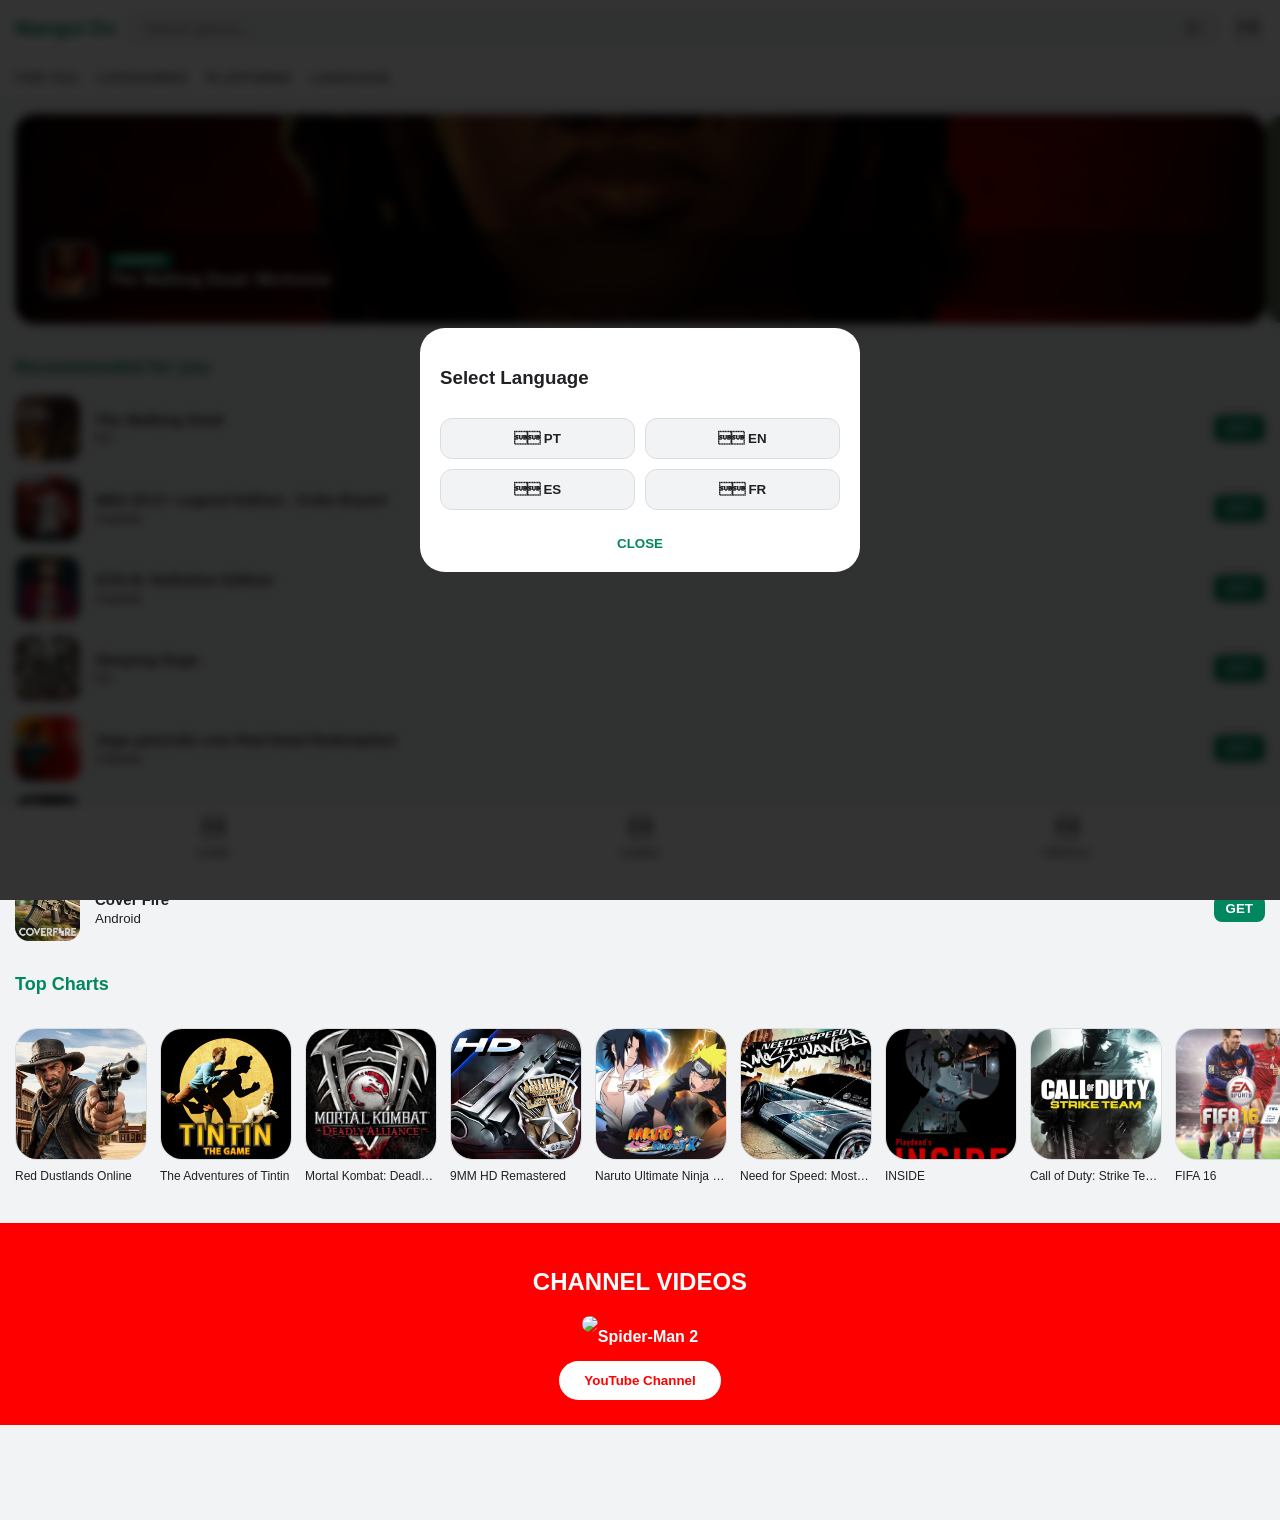
==== index.html @ b8a67685 "Add files via upload" ====
<!DOCTYPE html>
<html lang="en">
<head>
    <meta charset="UTF-8">
    <meta name="viewport" content="width=device-width, initial-scale=1.0">
    <title>Mangui Dx Hub</title>
    <style>
        :root { --bg: #f1f3f4; --card: #ffffff; --border: #dadce0; --text: #202124; --green: #01875f; --yt-red: #ff0000; }
        .dark-mode { --bg: #080a0c; --card: #111418; --border: #1e242b; --text: #ffffff; --green: #3b82f6; }
        
        body { font-family: 'Roboto', sans-serif; margin: 0; padding-bottom: 95px; background: var(--bg); color: var(--text); transition: 0.3s; overflow-x: hidden; }

        header { display: grid; grid-template-columns: auto 1fr auto; align-items: center; padding: 12px 15px; background: var(--card); position: sticky; top: 0; z-index: 1000; border-bottom: 1px solid var(--border); gap: 10px; }
        .search-box { display: flex; align-items: center; background: var(--bg); border-radius: 25px; padding: 6px 15px; border: 1px solid var(--border); }
        .search-box input { width: 100%; border: none; background: none; color: var(--text); outline: none; font-size: 15px; }

        .sub-nav { display: flex; gap: 18px; padding: 12px 15px; background: var(--card); border-bottom: 1px solid var(--border); overflow-x: auto; scrollbar-width: none; }
        .sub-item { font-size: 14px; font-weight: bold; color: #5f6368; white-space: nowrap; cursor: pointer; text-transform: uppercase; }

        /* CARROSSEL */
        .carousel-wrap { padding: 15px; overflow: hidden; position: relative; }
        .carousel { display: flex; transition: transform 0.5s ease-in-out; }
        .c-item { min-width: 100%; position: relative; border-radius: 20px; overflow: hidden; height: 210px; cursor: pointer; }
        .c-bg { width: 100%; height: 100%; object-fit: cover; filter: brightness(0.6); }
        .c-cartaz { position: absolute; bottom: 15px; left: 15px; right: 15px; background: rgba(0, 0, 0, 0.4); backdrop-filter: blur(12px); padding: 12px; border-radius: 15px; display: flex; align-items: center; gap: 12px; border: 1px solid rgba(255,255,255,0.1); }
        .c-logo { width: 50px; height: 50px; border-radius: 10px; border: 2px solid #fff; object-fit: cover; }
        .c-plat { background: var(--green); color: #fff; font-size: 10px; padding: 2px 8px; border-radius: 5px; font-weight: bold; text-transform: uppercase; margin-bottom: 3px; display: inline-block; }
        .c-title { color: #fff; font-size: 16px; font-weight: bold; display: block; }

        /* LISTAS */
        .pop-img { width: 130px; height: 130px; border-radius: 22px; object-fit: cover; border: 1px solid var(--border); }
        .sug-img { width: 65px; height: 65px; border-radius: 14px; object-fit: cover; }

        /* POPUPS */
        .overlay { display: none; position: fixed; top: 0; left: 0; width: 100%; height: 100%; background: rgba(0,0,0,0.8); z-index: 5000; align-items: center; justify-content: center; backdrop-filter: blur(5px); }
        .modal { background: var(--card); width: 90%; max-width: 400px; border-radius: 25px; padding: 20px; max-height: 80vh; display: flex; flex-direction: column; }
        .grid-options { display: grid; grid-template-columns: 1fr 1fr; gap: 10px; overflow-y: auto; padding: 10px 0; }
        .opt-btn { padding: 12px; border-radius: 12px; border: 1px solid var(--border); background: var(--bg); color: var(--text); font-weight: bold; cursor: pointer; }

        /* RESULTADOS GRID */
        .results-list { overflow-y: auto; flex: 1; text-align: left; }
        .res-item { display: flex; align-items: center; gap: 15px; margin-bottom: 15px; cursor: pointer; }

        .yt-section { background: var(--yt-red); padding: 25px 15px; margin-top: 25px; color: #fff; text-align: center; }
        .btn-yt { background: #fff; color: var(--yt-red); border: none; padding: 12px 25px; border-radius: 30px; font-weight: bold; cursor: pointer; margin-top: 15px; }

        .bottom-nav { position: fixed; bottom: 0; width: 100%; background: var(--card); display: flex; justify-content: space-around; padding: 10px 0; border-top: 1px solid var(--border); height: 75px; z-index: 1000; }
        .b-btn { background: none; border: none; color: #5f6368; font-size: 11px; font-weight: bold; flex: 1; display: flex; flex-direction: column; align-items: center; gap: 5px; cursor: pointer; }
        .b-btn span { font-size: 22px; }

        #google_translate_element { display: none !important; }
    </style>
</head>
<body onload="carregarTudo()">

    <header>
        <b style="color:var(--green); font-size:20px;">Mangui Dx</b>
        <div class="search-box">
            <input type="text" id="top-search" placeholder="Search games..." onkeypress="if(event.key==='Enter') buscar(this.value)">
            <button onclick="buscar(document.getElementById('top-search').value)" style="background:none; border:none;"></button>
        </div>
        <button onclick="document.body.classList.toggle('dark-mode')" style="background:none; border:none; font-size:22px;"></button>
    </header>

    <nav class="sub-nav">
        <span class="sub-item" onclick="location.reload()">For You</span>
        <span class="sub-item" onclick="mostrarFiltro('category')">Categories</span>
        <span class="sub-item" onclick="mostrarFiltro('platform')">Platforms</span>
        <span class="sub-item" onclick="abrirIdiomas()">Language</span>
    </nav>

    <div class="carousel-wrap">
        <div class="carousel" id="slider"></div>
    </div>

    <h3 style="padding:0 15px; font-size:18px; color:var(--green);">Recommended for you</h3>
    <div id="main-list" style="padding:0 15px;"></div>

    <h3 style="padding:15px; font-size:18px; color:var(--green);">Top Charts</h3>
    <div style="display: flex; overflow-x: auto; padding: 0 15px 15px 15px; gap: 15px; scrollbar-width: none;" id="pop-list"></div>

    <!-- POPUP FILTROS E RESULTADOS -->
    <div id="res-popup" class="overlay">
        <div class="modal">
            <h3 id="res-title">Results</h3>
            <div id="res-content" class="results-list"></div>
            <button onclick="fecharPopups()" style="margin-top:15px; color:var(--green); border:none; background:none; font-weight:bold; cursor:pointer;">CLOSE</button>
        </div>
    </div>

    <!-- POPUP IDIOMA -->
    <div id="lang-popup" class="overlay">
        <div class="modal">
            <h3>Select Language</h3>
            <div class="grid-options">
                <button class="opt-btn" onclick="setLang('pt')"> PT</button>
                <button class="opt-btn" onclick="setLang('en')"> EN</button>
                <button class="opt-btn" onclick="setLang('es')"> ES</button>
                <button class="opt-btn" onclick="setLang('fr')"> FR</button>
            </div>
            <button onclick="fecharPopups()" style="margin-top:15px; color:var(--green); border:none; background:none; font-weight:bold;">CLOSE</button>
        </div>
    </div>

    <div class="yt-section">
        <h2>CHANNEL VIDEOS</h2>
        <div id="yt-content"></div>
        <button class="btn-yt" onclick="window.open('https://youtube.com/@manguidx')">YouTube Channel</button>
    </div>

    <nav class="bottom-nav">
        <button class="b-btn" onclick="location.reload()"><span></span>HOME</button>
        <button class="b-btn" onclick="abrirResultados('All Games', games)"><span></span>GAMES</button>
        <button class="b-btn" onclick="window.open('https://youtube.com/@manguidx')"><span></span>PROFILE</button>
    </nav>

    <div id="google_translate_element"></div>
    <script src="jogos.js"></script>
    <script>
        let sIdx = 0;
        const canalVids = [{id: "CtvMlBuVnuY", t: "Spider-Man 2"}, {id: "m3ZYASNe2mE", t: "Cars Fast"}, {id: "AOpGdgE4yVA", t: "Oddworld"}];

        function carregarTudo() {
            if(!sessionStorage.getItem('lang-ok')) abrirIdiomas();
            if(typeof games === 'undefined') return;
            const shuf = [...games].sort(() => 0.5 - Math.random());
            
            const s = document.getElementById('slider');
            shuf.slice(0,3).forEach(g => {
                s.innerHTML += `
                <div class="c-item" onclick="window.location.href='jogo.html?id=${g.id}'">
                    <img src="${g.image}" class="c-bg">
                    <div class="c-cartaz">
                        <img src="${g.image}" class="c-logo">
                        <div><span class="c-plat">${g.platform}</span><span class="c-title">${g.title}</span></div>
                    </div>
                </div>`;
            });
            setInterval(() => { sIdx=(sIdx+1)%3; s.style.transform=`translateX(-${sIdx*100}%)`; }, 5000);

            document.getElementById('main-list').innerHTML = shuf.slice(3,10).map(g => `
                <div class="res-item" onclick="window.location.href='jogo.html?id=${g.id}'">
                    <img src="${g.image}" class="sug-img">
                    <div style="flex:1;"><b style="font-size:15px;">${g.title}</b><br><small>${g.platform}</small></div>
                    <button style="background:var(--green); color:#fff; border:none; padding:6px 12px; border-radius:8px; font-weight:bold;">GET</button>
                </div>`).join('');

            const pop = document.getElementById('pop-list');
            shuf.slice(10,20).forEach(g => {
                pop.innerHTML += `<div style="min-width:130px; text-align:left;" onclick="window.location.href='jogo.html?id=${g.id}'"><img src="${g.image}" class="pop-img"><div style="font-size:12px; font-weight:500; margin-top:5px; overflow:hidden; text-overflow:ellipsis; white-space:nowrap;">${g.title}</div></div>`;
            });

            trocarVideoYT();
        }

        function abrirResultados(titulo, lista) {
            document.getElementById('res-title').innerText = titulo;
            const content = document.getElementById('res-content');
            content.innerHTML = lista.map(g => `
                <div class="res-item" onclick="window.location.href='jogo.html?id=${g.id}'">
                    <img src="${g.image}" style="width:50px; height:50px; border-radius:10px;">
                    <div><b>${g.title}</b><br><small>${g.platform}</small></div>
                </div>`).join('');
            document.getElementById('res-popup').style.display = 'flex';
        }

        function mostrarFiltro(tipo) {
            const itens = [...new Set(games.map(g => g[tipo]))];
            document.getElementById('res-title').innerText = tipo === 'category' ? 'Categories' : 'Platforms';
            const content = document.getElementById('res-content');
            content.innerHTML = `<div class="grid-options">` + itens.map(item => `
                <button class="opt-btn" onclick="filtrar('${tipo}', '${item}')">${item}</button>`).join('') + `</div>`;
            document.getElementById('res-popup').style.display = 'flex';
        }

        function filtrar(tipo, valor) {
            const filtrados = games.filter(g => g[tipo] === valor);
            abrirResultados(valor, filtrados);
        }

        function buscar(val) {
            const term = val.toLowerCase();
            const res = games.filter(g => g.title.toLowerCase().includes(term) || g.category.toLowerCase().includes(term));
            abrirResultados('Search: ' + val, res);
        }

        function trocarVideoYT() {
            const v = canalVids[Math.floor(Math.random() * canalVids.length)];
            document.getElementById('yt-content').innerHTML = `<img src="https://img.youtube.com/vi/${v.id}/mqdefault.jpg" style="width:100%; border-radius:15px; margin-bottom:10px;" onclick="window.open('https://youtube.com/watch?v=${v.id}')"><b>${v.t}</b>`;
        }

        function abrirIdiomas() { document.getElementById('lang-popup').style.display='flex'; }
        function fecharPopups() { document.querySelectorAll('.overlay').forEach(p => p.style.display='none'); }
        function setLang(l) { const combo = document.querySelector('.goog-te-combo'); if(combo) { combo.value = l; combo.dispatchEvent(new Event('change')); } sessionStorage.setItem('lang-ok', 't'); fecharPopups(); }

        function googleTranslateElementInit(){ new google.translate.TranslateElement({pageLanguage:'en'},'google_translate_element'); }
    </script>
    <script src="//translate.google.com/translate_a/element.js?cb=googleTranslateElementInit"></script>
</body>
</html>
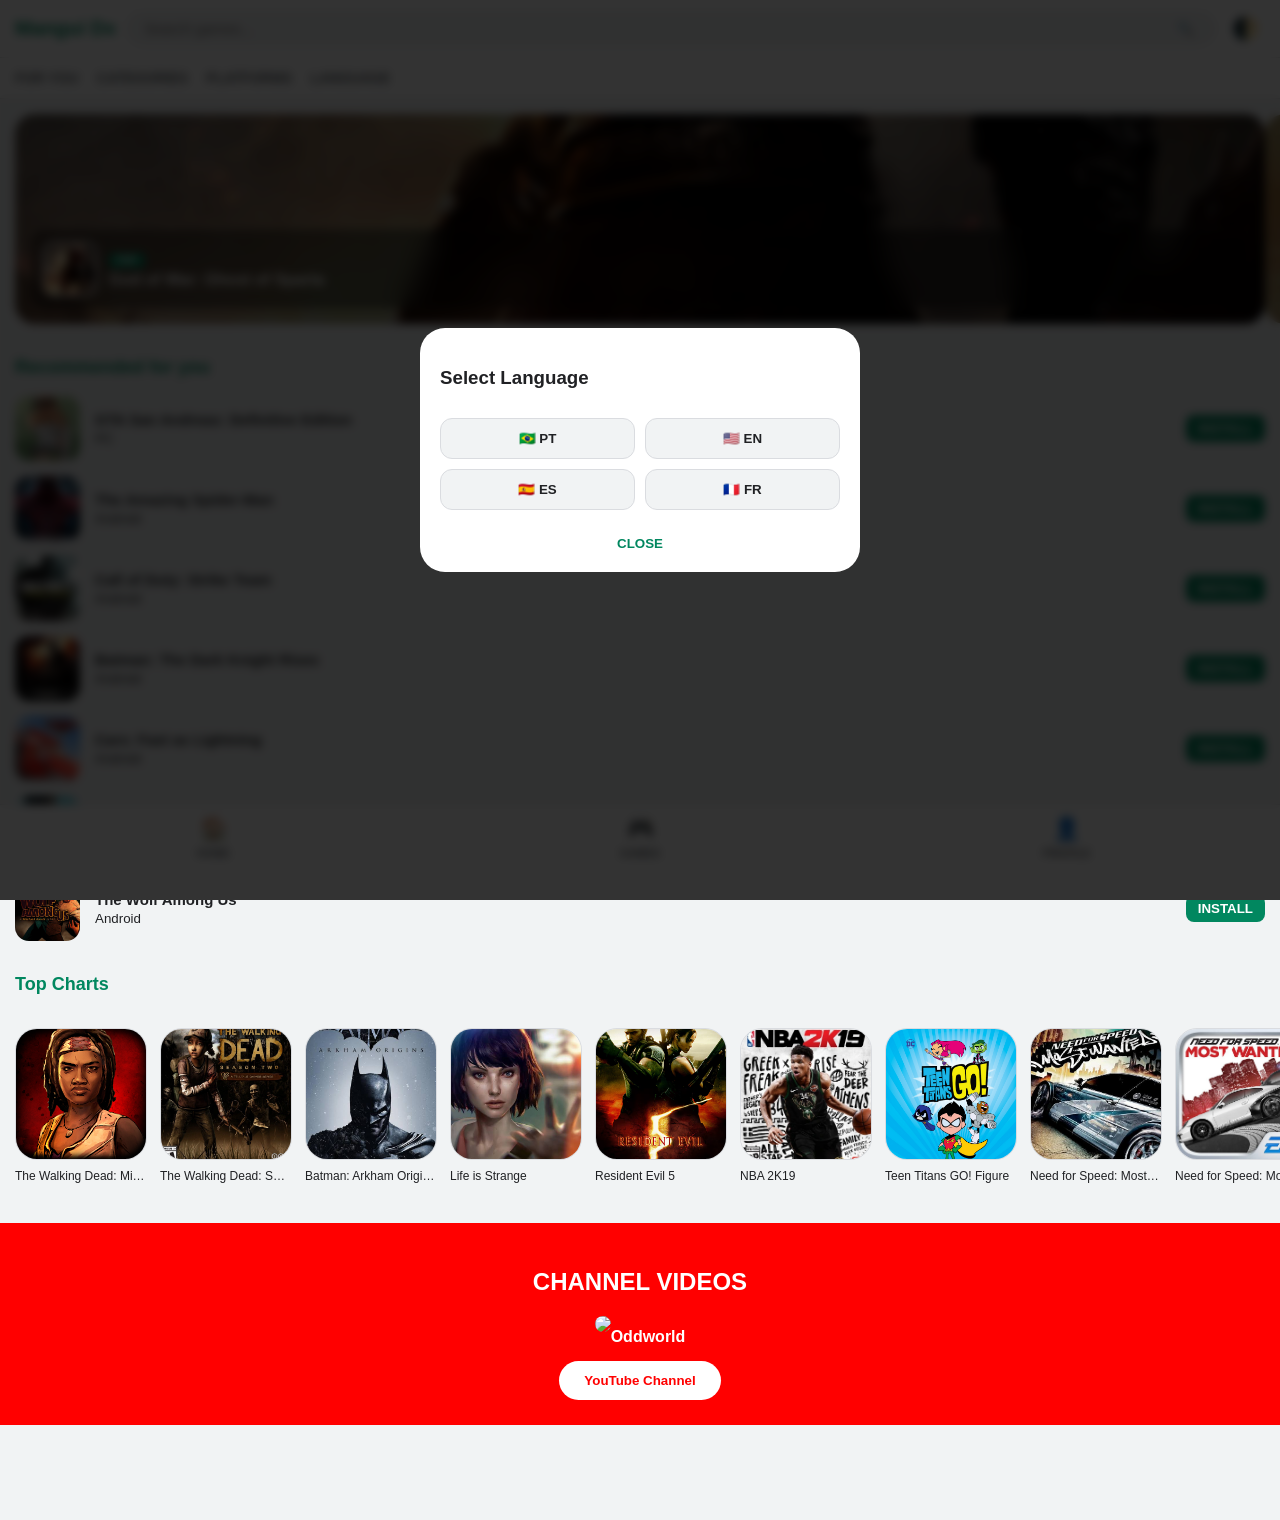
==== commit b5590750: "Add files via upload" ====
--- a/index.html
+++ b/index.html
@@ -17,7 +17,7 @@
         .sub-nav { display: flex; gap: 18px; padding: 12px 15px; background: var(--card); border-bottom: 1px solid var(--border); overflow-x: auto; scrollbar-width: none; }
         .sub-item { font-size: 14px; font-weight: bold; color: #5f6368; white-space: nowrap; cursor: pointer; text-transform: uppercase; }
 
-        /* CARROSSEL */
+        /* CAROUSEL */
         .carousel-wrap { padding: 15px; overflow: hidden; position: relative; }
         .carousel { display: flex; transition: transform 0.5s ease-in-out; }
         .c-item { min-width: 100%; position: relative; border-radius: 20px; overflow: hidden; height: 210px; cursor: pointer; }
@@ -27,7 +27,7 @@
         .c-plat { background: var(--green); color: #fff; font-size: 10px; padding: 2px 8px; border-radius: 5px; font-weight: bold; text-transform: uppercase; margin-bottom: 3px; display: inline-block; }
         .c-title { color: #fff; font-size: 16px; font-weight: bold; display: block; }
 
-        /* LISTAS */
+        /* LISTS */
         .pop-img { width: 130px; height: 130px; border-radius: 22px; object-fit: cover; border: 1px solid var(--border); }
         .sug-img { width: 65px; height: 65px; border-radius: 14px; object-fit: cover; }
 
@@ -37,7 +37,7 @@
         .grid-options { display: grid; grid-template-columns: 1fr 1fr; gap: 10px; overflow-y: auto; padding: 10px 0; }
         .opt-btn { padding: 12px; border-radius: 12px; border: 1px solid var(--border); background: var(--bg); color: var(--text); font-weight: bold; cursor: pointer; }
 
-        /* RESULTADOS GRID */
+        /* RESULTS GRID */
         .results-list { overflow-y: auto; flex: 1; text-align: left; }
         .res-item { display: flex; align-items: center; gap: 15px; margin-bottom: 15px; cursor: pointer; }
 
@@ -57,9 +57,9 @@
         <b style="color:var(--green); font-size:20px;">Mangui Dx</b>
         <div class="search-box">
             <input type="text" id="top-search" placeholder="Search games..." onkeypress="if(event.key==='Enter') buscar(this.value)">
-            <button onclick="buscar(document.getElementById('top-search').value)" style="background:none; border:none;"></button>
+            <button onclick="buscar(document.getElementById('top-search').value)" style="background:none; border:none;">🔍</button>
         </div>
-        <button onclick="document.body.classList.toggle('dark-mode')" style="background:none; border:none; font-size:22px;"></button>
+        <button onclick="document.body.classList.toggle('dark-mode')" style="background:none; border:none; font-size:22px;">🌓</button>
     </header>
 
     <nav class="sub-nav">
@@ -79,7 +79,7 @@
     <h3 style="padding:15px; font-size:18px; color:var(--green);">Top Charts</h3>
     <div style="display: flex; overflow-x: auto; padding: 0 15px 15px 15px; gap: 15px; scrollbar-width: none;" id="pop-list"></div>
 
-    <!-- POPUP FILTROS E RESULTADOS -->
+    <!-- POPUP FILTERS & RESULTS -->
     <div id="res-popup" class="overlay">
         <div class="modal">
             <h3 id="res-title">Results</h3>
@@ -88,15 +88,15 @@
         </div>
     </div>
 
-    <!-- POPUP IDIOMA -->
+    <!-- LANGUAGE POPUP -->
     <div id="lang-popup" class="overlay">
         <div class="modal">
             <h3>Select Language</h3>
             <div class="grid-options">
-                <button class="opt-btn" onclick="setLang('pt')"> PT</button>
-                <button class="opt-btn" onclick="setLang('en')"> EN</button>
-                <button class="opt-btn" onclick="setLang('es')"> ES</button>
-                <button class="opt-btn" onclick="setLang('fr')"> FR</button>
+                <button class="opt-btn" onclick="setLang('pt')">🇧🇷 PT</button>
+                <button class="opt-btn" onclick="setLang('en')">🇺🇸 EN</button>
+                <button class="opt-btn" onclick="setLang('es')">🇪🇸 ES</button>
+                <button class="opt-btn" onclick="setLang('fr')">🇫🇷 FR</button>
             </div>
             <button onclick="fecharPopups()" style="margin-top:15px; color:var(--green); border:none; background:none; font-weight:bold;">CLOSE</button>
         </div>
@@ -109,9 +109,9 @@
     </div>
 
     <nav class="bottom-nav">
-        <button class="b-btn" onclick="location.reload()"><span></span>HOME</button>
-        <button class="b-btn" onclick="abrirResultados('All Games', games)"><span></span>GAMES</button>
-        <button class="b-btn" onclick="window.open('https://youtube.com/@manguidx')"><span></span>PROFILE</button>
+        <button class="b-btn" onclick="location.reload()"><span>🏠</span>HOME</button>
+        <button class="b-btn" onclick="abrirResultados('All Games', games)"><span>🎮</span>GAMES</button>
+        <button class="b-btn" onclick="window.open('https://youtube.com/@manguidx')"><span>👤</span>PROFILE</button>
     </nav>
 
     <div id="google_translate_element"></div>
@@ -142,7 +142,7 @@
                 <div class="res-item" onclick="window.location.href='jogo.html?id=${g.id}'">
                     <img src="${g.image}" class="sug-img">
                     <div style="flex:1;"><b style="font-size:15px;">${g.title}</b><br><small>${g.platform}</small></div>
-                    <button style="background:var(--green); color:#fff; border:none; padding:6px 12px; border-radius:8px; font-weight:bold;">GET</button>
+                    <button style="background:var(--green); color:#fff; border:none; padding:6px 12px; border-radius:8px; font-weight:bold;">INSTALL</button>
                 </div>`).join('');
 
             const pop = document.getElementById('pop-list');
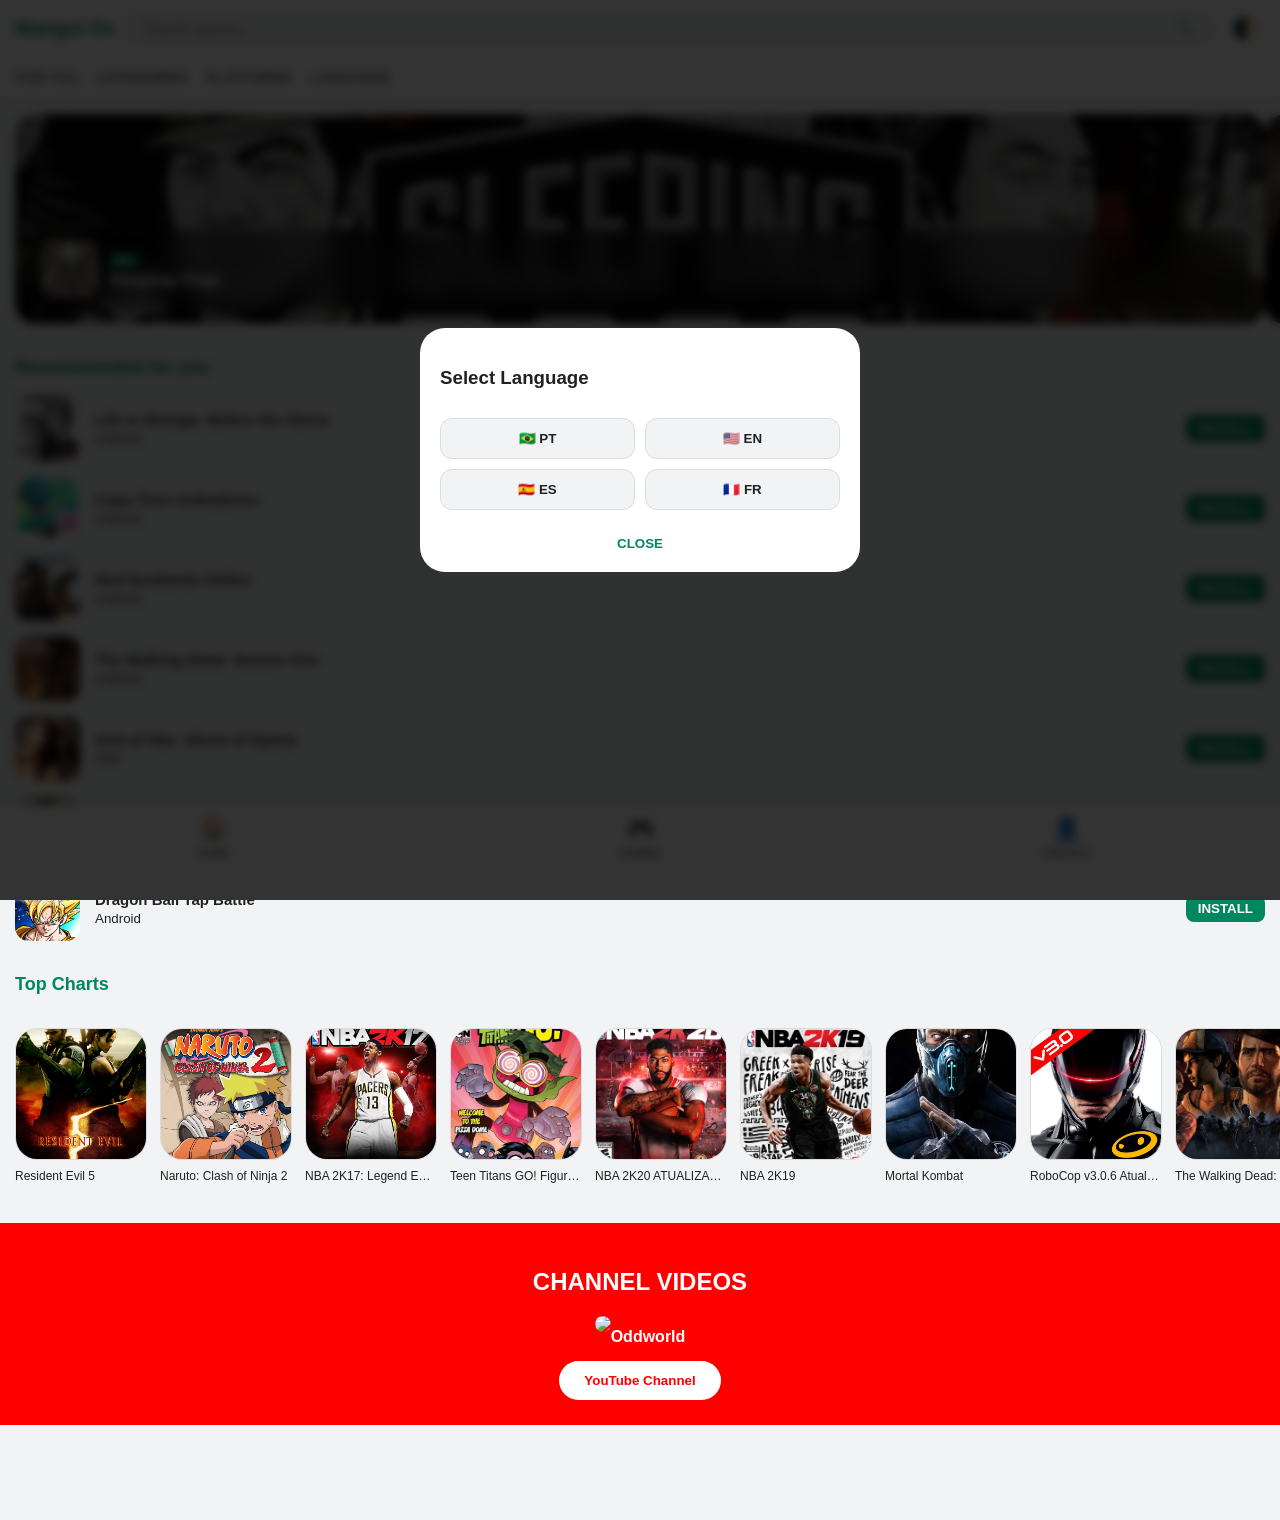
==== commit f474cbd1: "Add files via upload" ====
--- a/index.html
+++ b/index.html
@@ -35,7 +35,7 @@
         .overlay { display: none; position: fixed; top: 0; left: 0; width: 100%; height: 100%; background: rgba(0,0,0,0.8); z-index: 5000; align-items: center; justify-content: center; backdrop-filter: blur(5px); }
         .modal { background: var(--card); width: 90%; max-width: 400px; border-radius: 25px; padding: 20px; max-height: 80vh; display: flex; flex-direction: column; }
         .grid-options { display: grid; grid-template-columns: 1fr 1fr; gap: 10px; overflow-y: auto; padding: 10px 0; }
-        .opt-btn { padding: 12px; border-radius: 12px; border: 1px solid var(--border); background: var(--bg); color: var(--text); font-weight: bold; cursor: pointer; }
+        .opt-btn { padding: 12px; border-radius: 12px; border: 1px solid var(--border); background: var(--bg); color: var(--text); font-weight: bold; cursor: pointer; text-transform: capitalize; }
 
         /* RESULTS GRID */
         .results-list { overflow-y: auto; flex: 1; text-align: left; }
@@ -118,7 +118,25 @@
     <script src="jogos.js"></script>
     <script>
         let sIdx = 0;
-        const canalVids = [{id: "CtvMlBuVnuY", t: "Spider-Man 2"}, {id: "m3ZYASNe2mE", t: "Cars Fast"}, {id: "AOpGdgE4yVA", t: "Oddworld"}];
+        const canalVids = [
+            {id: "CtvMlBuVnuY", t: "Spider-Man 2"}, 
+            {id: "m3ZYASNe2mE", t: "Cars Fast"}, 
+            {id: "AOpGdgE4yVA", t: "Oddworld"}
+        ];
+
+        // Tradução simples para as categorias e plataformas
+        const dict = {
+            "ação": "Action",
+            "aventura": "Adventure",
+            "corrida": "Racing",
+            "esporte": "Sports",
+            "estratégia": "Strategy",
+            "simulação": "Simulation"
+        };
+
+        function translate(text) {
+            return dict[text.toLowerCase()] || text;
+        }
 
         function carregarTudo() {
             if(!sessionStorage.getItem('lang-ok')) abrirIdiomas();
@@ -132,7 +150,7 @@
                     <img src="${g.image}" class="c-bg">
                     <div class="c-cartaz">
                         <img src="${g.image}" class="c-logo">
-                        <div><span class="c-plat">${g.platform}</span><span class="c-title">${g.title}</span></div>
+                        <div><span class="c-plat">${translate(g.platform)}</span><span class="c-title">${g.title}</span></div>
                     </div>
                 </div>`;
             });
@@ -141,7 +159,7 @@
             document.getElementById('main-list').innerHTML = shuf.slice(3,10).map(g => `
                 <div class="res-item" onclick="window.location.href='jogo.html?id=${g.id}'">
                     <img src="${g.image}" class="sug-img">
-                    <div style="flex:1;"><b style="font-size:15px;">${g.title}</b><br><small>${g.platform}</small></div>
+                    <div style="flex:1;"><b style="font-size:15px;">${g.title}</b><br><small>${translate(g.platform)}</small></div>
                     <button style="background:var(--green); color:#fff; border:none; padding:6px 12px; border-radius:8px; font-weight:bold;">INSTALL</button>
                 </div>`).join('');
 
@@ -154,12 +172,12 @@
         }
 
         function abrirResultados(titulo, lista) {
-            document.getElementById('res-title').innerText = titulo;
+            document.getElementById('res-title').innerText = translate(titulo);
             const content = document.getElementById('res-content');
             content.innerHTML = lista.map(g => `
                 <div class="res-item" onclick="window.location.href='jogo.html?id=${g.id}'">
                     <img src="${g.image}" style="width:50px; height:50px; border-radius:10px;">
-                    <div><b>${g.title}</b><br><small>${g.platform}</small></div>
+                    <div><b>${g.title}</b><br><small>${translate(g.platform)}</small></div>
                 </div>`).join('');
             document.getElementById('res-popup').style.display = 'flex';
         }
@@ -169,7 +187,7 @@
             document.getElementById('res-title').innerText = tipo === 'category' ? 'Categories' : 'Platforms';
             const content = document.getElementById('res-content');
             content.innerHTML = `<div class="grid-options">` + itens.map(item => `
-                <button class="opt-btn" onclick="filtrar('${tipo}', '${item}')">${item}</button>`).join('') + `</div>`;
+                <button class="opt-btn" onclick="filtrar('${tipo}', '${item}')">${translate(item)}</button>`).join('') + `</div>`;
             document.getElementById('res-popup').style.display = 'flex';
         }
 
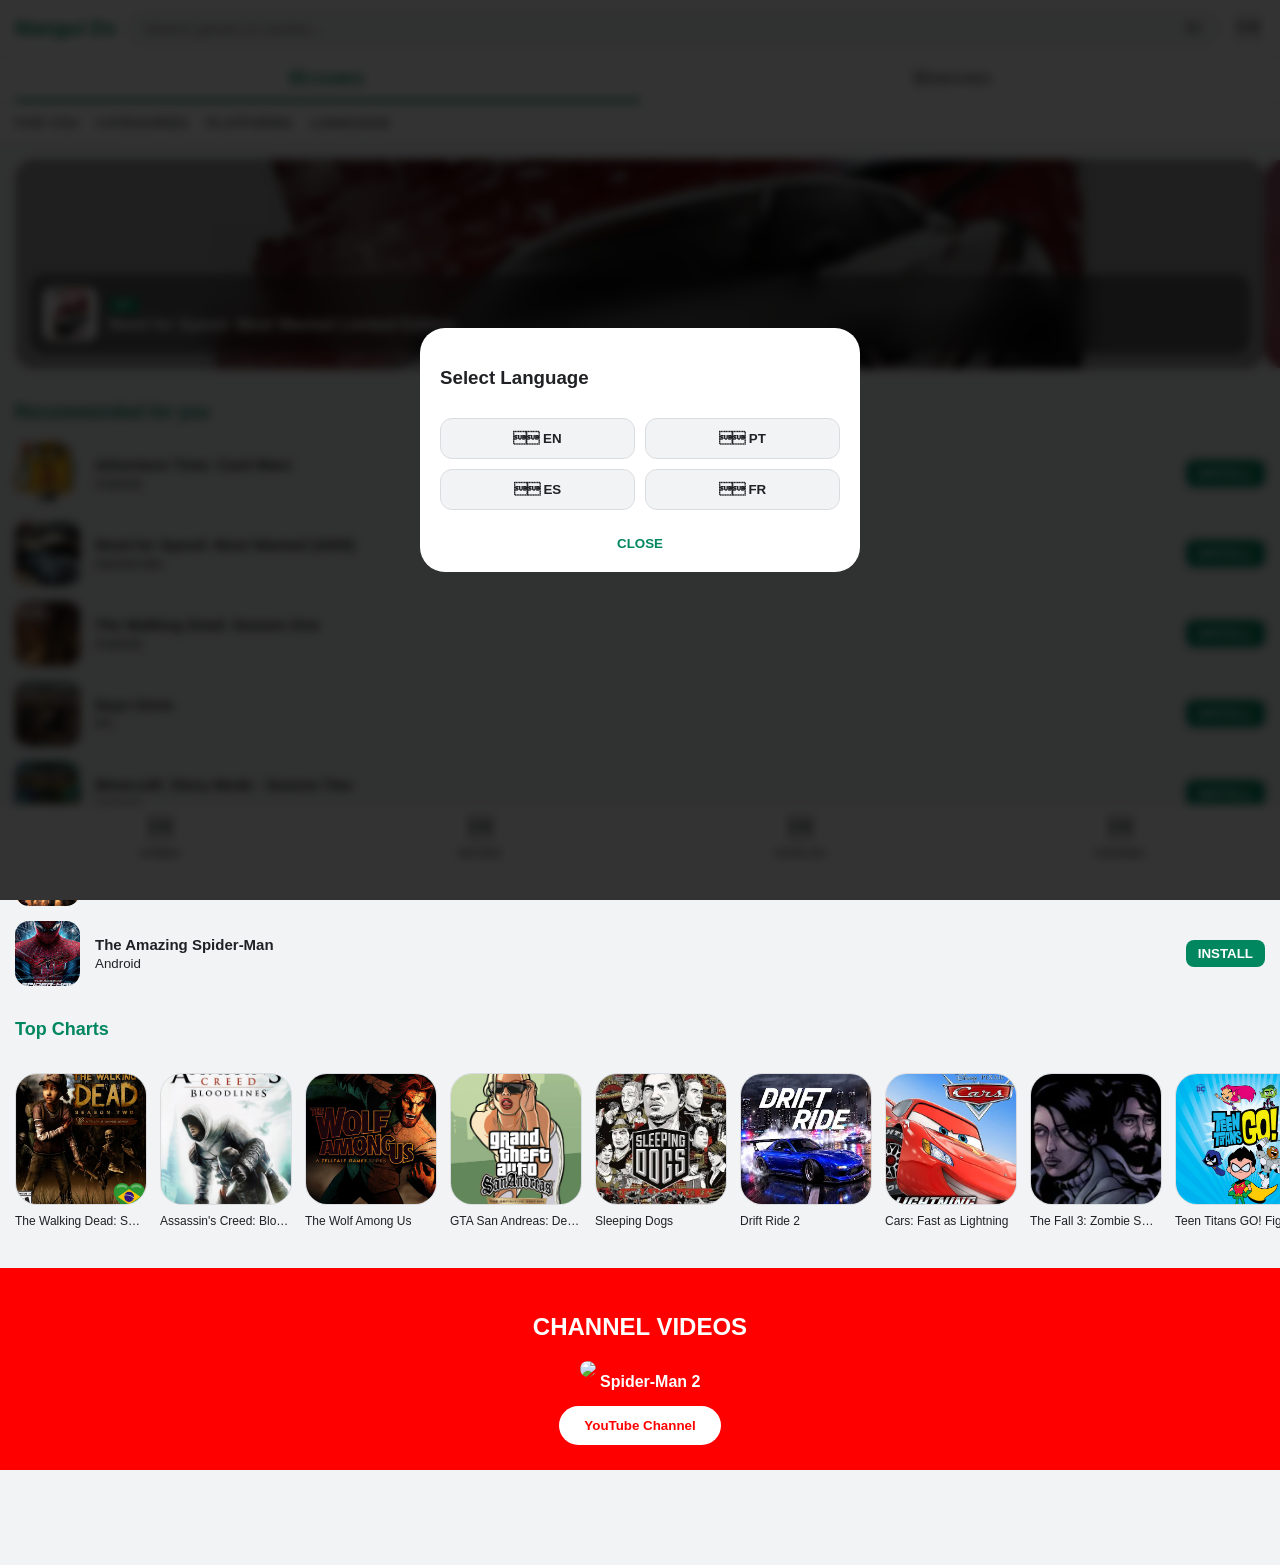
==== commit 966e481a: "Add files via upload" ====
--- a/index.html
+++ b/index.html
@@ -3,16 +3,36 @@
 <head>
     <meta charset="UTF-8">
     <meta name="viewport" content="width=device-width, initial-scale=1.0">
-    <title>Mangui Dx Hub</title>
+    <title>Mangui Dx Hub - Games & Movies</title>
     <style>
-        :root { --bg: #f1f3f4; --card: #ffffff; --border: #dadce0; --text: #202124; --green: #01875f; --yt-red: #ff0000; }
-        .dark-mode { --bg: #080a0c; --card: #111418; --border: #1e242b; --text: #ffffff; --green: #3b82f6; }
+        :root { 
+            --bg: #f1f3f4; 
+            --card: #ffffff; 
+            --border: #dadce0; 
+            --text: #202124; 
+            --green: #01875f; 
+            --yt-red: #ff0000; 
+            --accent: #01875f;
+        }
+        .dark-mode { 
+            --bg: #080a0c; 
+            --card: #111418; 
+            --border: #1e242b; 
+            --text: #ffffff; 
+            --green: #3b82f6; 
+            --accent: #3b82f6;
+        }
         
         body { font-family: 'Roboto', sans-serif; margin: 0; padding-bottom: 95px; background: var(--bg); color: var(--text); transition: 0.3s; overflow-x: hidden; }
 
         header { display: grid; grid-template-columns: auto 1fr auto; align-items: center; padding: 12px 15px; background: var(--card); position: sticky; top: 0; z-index: 1000; border-bottom: 1px solid var(--border); gap: 10px; }
         .search-box { display: flex; align-items: center; background: var(--bg); border-radius: 25px; padding: 6px 15px; border: 1px solid var(--border); }
         .search-box input { width: 100%; border: none; background: none; color: var(--text); outline: none; font-size: 15px; }
+
+        /* TABS SELECTOR (GAMES / MOVIES) */
+        .type-tabs { display: flex; background: var(--card); border-bottom: 1px solid var(--border); padding: 0 15px; }
+        .type-tab { flex: 1; text-align: center; padding: 12px 0; font-weight: bold; font-size: 15px; cursor: pointer; border-bottom: 3px solid transparent; color: #5f6368; }
+        .type-tab.active { color: var(--green); border-bottom-color: var(--green); }
 
         .sub-nav { display: flex; gap: 18px; padding: 12px 15px; background: var(--card); border-bottom: 1px solid var(--border); overflow-x: auto; scrollbar-width: none; }
         .sub-item { font-size: 14px; font-weight: bold; color: #5f6368; white-space: nowrap; cursor: pointer; text-transform: uppercase; }
@@ -51,32 +71,38 @@
         #google_translate_element { display: none !important; }
     </style>
 </head>
-<body onload="carregarTudo()">
+<body onload="initializeApp()">
 
     <header>
         <b style="color:var(--green); font-size:20px;">Mangui Dx</b>
         <div class="search-box">
-            <input type="text" id="top-search" placeholder="Search games..." onkeypress="if(event.key==='Enter') buscar(this.value)">
-            <button onclick="buscar(document.getElementById('top-search').value)" style="background:none; border:none;">🔍</button>
+            <input type="text" id="top-search" placeholder="Search games or movies..." onkeypress="if(event.key==='Enter') search(this.value)">
+            <button onclick="search(document.getElementById('top-search').value)" style="background:none; border:none; cursor:pointer;"></button>
         </div>
-        <button onclick="document.body.classList.toggle('dark-mode')" style="background:none; border:none; font-size:22px;">🌓</button>
+        <button onclick="document.body.classList.toggle('dark-mode')" style="background:none; border:none; font-size:22px; cursor:pointer;"></button>
     </header>
 
+    <!-- NAVIGATION TABS -->
+    <div class="type-tabs">
+        <div class="type-tab active" id="tab-games" onclick="switchSection('games')"> GAMES</div>
+        <div class="type-tab" id="tab-movies" onclick="switchSection('movies')"> MOVIES</div>
+    </div>
+
     <nav class="sub-nav">
-        <span class="sub-item" onclick="location.reload()">For You</span>
-        <span class="sub-item" onclick="mostrarFiltro('category')">Categories</span>
-        <span class="sub-item" onclick="mostrarFiltro('platform')">Platforms</span>
-        <span class="sub-item" onclick="abrirIdiomas()">Language</span>
+        <span class="sub-item" onclick="renderSection()">For You</span>
+        <span class="sub-item" onclick="showFilter('category')">Categories</span>
+        <span class="sub-item" id="filter-platform-btn" onclick="showFilter('platform')">Platforms</span>
+        <span class="sub-item" onclick="openLanguages()">Language</span>
     </nav>
 
     <div class="carousel-wrap">
         <div class="carousel" id="slider"></div>
     </div>
 
-    <h3 style="padding:0 15px; font-size:18px; color:var(--green);">Recommended for you</h3>
+    <h3 style="padding:0 15px; font-size:18px; color:var(--green);" id="sec-title-rec">Recommended for you</h3>
     <div id="main-list" style="padding:0 15px;"></div>
 
-    <h3 style="padding:15px; font-size:18px; color:var(--green);">Top Charts</h3>
+    <h3 style="padding:15px; font-size:18px; color:var(--green);" id="sec-title-pop">Top Charts</h3>
     <div style="display: flex; overflow-x: auto; padding: 0 15px 15px 15px; gap: 15px; scrollbar-width: none;" id="pop-list"></div>
 
     <!-- POPUP FILTERS & RESULTS -->
@@ -84,7 +110,7 @@
         <div class="modal">
             <h3 id="res-title">Results</h3>
             <div id="res-content" class="results-list"></div>
-            <button onclick="fecharPopups()" style="margin-top:15px; color:var(--green); border:none; background:none; font-weight:bold; cursor:pointer;">CLOSE</button>
+            <button onclick="closePopups()" style="margin-top:15px; color:var(--green); border:none; background:none; font-weight:bold; cursor:pointer;">CLOSE</button>
         </div>
     </div>
 
@@ -93,12 +119,12 @@
         <div class="modal">
             <h3>Select Language</h3>
             <div class="grid-options">
-                <button class="opt-btn" onclick="setLang('pt')">🇧🇷 PT</button>
-                <button class="opt-btn" onclick="setLang('en')">🇺🇸 EN</button>
-                <button class="opt-btn" onclick="setLang('es')">🇪🇸 ES</button>
-                <button class="opt-btn" onclick="setLang('fr')">🇫🇷 FR</button>
+                <button class="opt-btn" onclick="setLang('en')"> EN</button>
+                <button class="opt-btn" onclick="setLang('pt')"> PT</button>
+                <button class="opt-btn" onclick="setLang('es')"> ES</button>
+                <button class="opt-btn" onclick="setLang('fr')"> FR</button>
             </div>
-            <button onclick="fecharPopups()" style="margin-top:15px; color:var(--green); border:none; background:none; font-weight:bold;">CLOSE</button>
+            <button onclick="closePopups()" style="margin-top:15px; color:var(--green); border:none; background:none; font-weight:bold; cursor:pointer;">CLOSE</button>
         </div>
     </div>
 
@@ -109,107 +135,174 @@
     </div>
 
     <nav class="bottom-nav">
-        <button class="b-btn" onclick="location.reload()"><span>🏠</span>HOME</button>
-        <button class="b-btn" onclick="abrirResultados('All Games', games)"><span>🎮</span>GAMES</button>
-        <button class="b-btn" onclick="window.open('https://youtube.com/@manguidx')"><span>👤</span>PROFILE</button>
+        <button class="b-btn" onclick="switchSection('games')"><span></span>GAMES</button>
+        <button class="b-btn" onclick="switchSection('movies')"><span></span>MOVIES</button>
+        <button class="b-btn" onclick="openResults('Catalog', getCurrentList())"><span></span>CATALOG</button>
+        <button class="b-btn" onclick="window.open('https://youtube.com/@manguidx')"><span></span>CHANNEL</button>
     </nav>
 
     <div id="google_translate_element"></div>
+
+    <!-- DATA SCRIPTS -->
     <script src="jogos.js"></script>
+    <script src="filmes.js"></script>
+
     <script>
         let sIdx = 0;
+        let sliderInterval;
+        let currentSection = 'games'; // 'games' or 'movies'
+
         const canalVids = [
             {id: "CtvMlBuVnuY", t: "Spider-Man 2"}, 
             {id: "m3ZYASNe2mE", t: "Cars Fast"}, 
             {id: "AOpGdgE4yVA", t: "Oddworld"}
         ];
 
-        // Tradução simples para as categorias e plataformas
-        const dict = {
-            "ação": "Action",
-            "aventura": "Adventure",
-            "corrida": "Racing",
-            "esporte": "Sports",
-            "estratégia": "Strategy",
-            "simulação": "Simulation"
-        };
-
-        function translate(text) {
-            return dict[text.toLowerCase()] || text;
-        }
-
-        function carregarTudo() {
-            if(!sessionStorage.getItem('lang-ok')) abrirIdiomas();
-            if(typeof games === 'undefined') return;
-            const shuf = [...games].sort(() => 0.5 - Math.random());
+        function getCurrentList() {
+            if (currentSection === 'movies') {
+                return (typeof movies !== 'undefined') ? movies : [];
+            }
+            return (typeof games !== 'undefined') ? games : [];
+        }
+
+        function getDestinationUrl(item) {
+            return currentSection === 'movies' ? `filmes.html?id=${item.id}` : `jogo.html?id=${item.id}`;
+        }
+
+        function switchSection(section) {
+            currentSection = section;
+            document.getElementById('tab-games').classList.toggle('active', section === 'games');
+            document.getElementById('tab-movies').classList.toggle('active', section === 'movies');
             
+            document.getElementById('filter-platform-btn').innerText = section === 'movies' ? 'QUALITY' : 'PLATFORMS';
+
+            renderSection();
+        }
+
+        function initializeApp() {
+            if(!sessionStorage.getItem('lang-ok')) openLanguages();
+            renderSection();
+            changeYTVideo();
+        }
+
+        function renderSection() {
+            const list = getCurrentList();
             const s = document.getElementById('slider');
-            shuf.slice(0,3).forEach(g => {
+            const mainList = document.getElementById('main-list');
+            const popList = document.getElementById('pop-list');
+
+            s.innerHTML = '';
+            mainList.innerHTML = '';
+            popList.innerHTML = '';
+
+            if(sliderInterval) clearInterval(sliderInterval);
+
+            if (!list || list.length === 0) {
+                mainList.innerHTML = `<p style="text-align:center; color:#888;">No items available at the moment.</p>`;
+                return;
+            }
+
+            const shuf = [...list].sort(() => 0.5 - Math.random());
+            
+            // Slider
+            shuf.slice(0, 3).forEach(item => {
+                const tagInfo = item.platform || item.quality || item.year || 'HD';
                 s.innerHTML += `
-                <div class="c-item" onclick="window.location.href='jogo.html?id=${g.id}'">
-                    <img src="${g.image}" class="c-bg">
+                <div class="c-item" onclick="window.location.href='${getDestinationUrl(item)}'">
+                    <img src="${item.image}" class="c-bg">
                     <div class="c-cartaz">
-                        <img src="${g.image}" class="c-logo">
-                        <div><span class="c-plat">${translate(g.platform)}</span><span class="c-title">${g.title}</span></div>
+                        <img src="${item.image}" class="c-logo">
+                        <div><span class="c-plat">${tagInfo}</span><span class="c-title">${item.title}</span></div>
                     </div>
                 </div>`;
             });
-            setInterval(() => { sIdx=(sIdx+1)%3; s.style.transform=`translateX(-${sIdx*100}%)`; }, 5000);
-
-            document.getElementById('main-list').innerHTML = shuf.slice(3,10).map(g => `
-                <div class="res-item" onclick="window.location.href='jogo.html?id=${g.id}'">
-                    <img src="${g.image}" class="sug-img">
-                    <div style="flex:1;"><b style="font-size:15px;">${g.title}</b><br><small>${translate(g.platform)}</small></div>
-                    <button style="background:var(--green); color:#fff; border:none; padding:6px 12px; border-radius:8px; font-weight:bold;">INSTALL</button>
-                </div>`).join('');
-
-            const pop = document.getElementById('pop-list');
-            shuf.slice(10,20).forEach(g => {
-                pop.innerHTML += `<div style="min-width:130px; text-align:left;" onclick="window.location.href='jogo.html?id=${g.id}'"><img src="${g.image}" class="pop-img"><div style="font-size:12px; font-weight:500; margin-top:5px; overflow:hidden; text-overflow:ellipsis; white-space:nowrap;">${g.title}</div></div>`;
+
+            sIdx = 0;
+            s.style.transform = `translateX(0%)`;
+            if(shuf.length > 1) {
+                sliderInterval = setInterval(() => { 
+                    sIdx = (sIdx + 1) % Math.min(3, shuf.length); 
+                    s.style.transform = `translateX(-${sIdx * 100}%)`; 
+                }, 5000);
+            }
+
+            // Recommended
+            const actionBtnText = currentSection === 'movies' ? 'WATCH' : 'INSTALL';
+            mainList.innerHTML = shuf.slice(3, 10).map(item => {
+                const subInfo = item.platform || item.category || item.genre || '';
+                return `
+                <div class="res-item" onclick="window.location.href='${getDestinationUrl(item)}'">
+                    <img src="${item.image}" class="sug-img">
+                    <div style="flex:1;"><b style="font-size:15px;">${item.title}</b><br><small>${subInfo}</small></div>
+                    <button style="background:var(--green); color:#fff; border:none; padding:6px 12px; border-radius:8px; font-weight:bold;">${actionBtnText}</button>
+                </div>`;
+            }).join('');
+
+            // Popular / Top Charts
+            shuf.slice(10, 20).forEach(item => {
+                popList.innerHTML += `
+                <div style="min-width:130px; text-align:left; cursor:pointer;" onclick="window.location.href='${getDestinationUrl(item)}'">
+                    <img src="${item.image}" class="pop-img">
+                    <div style="font-size:12px; font-weight:500; margin-top:5px; overflow:hidden; text-overflow:ellipsis; white-space:nowrap;">${item.title}</div>
+                </div>`;
             });
-
-            trocarVideoYT();
-        }
-
-        function abrirResultados(titulo, lista) {
-            document.getElementById('res-title').innerText = translate(titulo);
+        }
+
+        function openResults(title, list) {
+            document.getElementById('res-title').innerText = title;
             const content = document.getElementById('res-content');
-            content.innerHTML = lista.map(g => `
-                <div class="res-item" onclick="window.location.href='jogo.html?id=${g.id}'">
-                    <img src="${g.image}" style="width:50px; height:50px; border-radius:10px;">
-                    <div><b>${g.title}</b><br><small>${translate(g.platform)}</small></div>
+            content.innerHTML = list.map(item => `
+                <div class="res-item" onclick="window.location.href='${getDestinationUrl(item)}'">
+                    <img src="${item.image}" style="width:50px; height:50px; border-radius:10px; object-fit:cover;">
+                    <div><b>${item.title}</b><br><small>${item.platform || item.category || item.quality || ''}</small></div>
                 </div>`).join('');
             document.getElementById('res-popup').style.display = 'flex';
         }
 
-        function mostrarFiltro(tipo) {
-            const itens = [...new Set(games.map(g => g[tipo]))];
-            document.getElementById('res-title').innerText = tipo === 'category' ? 'Categories' : 'Platforms';
+        function showFilter(type) {
+            const list = getCurrentList();
+            const filterKey = (currentSection === 'movies' && type === 'platform') ? 'quality' : type;
+            const items = [...new Set(list.map(item => item[filterKey]).filter(Boolean))];
+            
+            document.getElementById('res-title').innerText = type === 'category' ? 'Categories' : (currentSection === 'movies' ? 'Quality' : 'Platforms');
             const content = document.getElementById('res-content');
-            content.innerHTML = `<div class="grid-options">` + itens.map(item => `
-                <button class="opt-btn" onclick="filtrar('${tipo}', '${item}')">${translate(item)}</button>`).join('') + `</div>`;
+            content.innerHTML = `<div class="grid-options">` + items.map(item => `
+                <button class="opt-btn" onclick="filterBy('${filterKey}', '${item}')">${item}</button>`).join('') + `</div>`;
             document.getElementById('res-popup').style.display = 'flex';
         }
 
-        function filtrar(tipo, valor) {
-            const filtrados = games.filter(g => g[tipo] === valor);
-            abrirResultados(valor, filtrados);
-        }
-
-        function buscar(val) {
+        function filterBy(type, value) {
+            const list = getCurrentList();
+            const filtered = list.filter(item => item[type] === value);
+            openResults(value, filtered);
+        }
+
+        function search(val) {
             const term = val.toLowerCase();
-            const res = games.filter(g => g.title.toLowerCase().includes(term) || g.category.toLowerCase().includes(term));
-            abrirResultados('Search: ' + val, res);
-        }
-
-        function trocarVideoYT() {
+            const allItems = [...(typeof games !== 'undefined' ? games : []), ...(typeof movies !== 'undefined' ? movies : [])];
+            const results = allItems.filter(item => 
+                (item.title && item.title.toLowerCase().includes(term)) || 
+                (item.category && item.category.toLowerCase().includes(term)) ||
+                (item.genre && item.genre.toLowerCase().includes(term))
+            );
+            openResults('Search: ' + val, results);
+        }
+
+        function changeYTVideo() {
             const v = canalVids[Math.floor(Math.random() * canalVids.length)];
-            document.getElementById('yt-content').innerHTML = `<img src="https://img.youtube.com/vi/${v.id}/mqdefault.jpg" style="width:100%; border-radius:15px; margin-bottom:10px;" onclick="window.open('https://youtube.com/watch?v=${v.id}')"><b>${v.t}</b>`;
-        }
-
-        function abrirIdiomas() { document.getElementById('lang-popup').style.display='flex'; }
-        function fecharPopups() { document.querySelectorAll('.overlay').forEach(p => p.style.display='none'); }
-        function setLang(l) { const combo = document.querySelector('.goog-te-combo'); if(combo) { combo.value = l; combo.dispatchEvent(new Event('change')); } sessionStorage.setItem('lang-ok', 't'); fecharPopups(); }
+            document.getElementById('yt-content').innerHTML = `
+                <img src="https://img.youtube.com/vi/${v.id}/mqdefault.jpg" style="width:100%; border-radius:15px; margin-bottom:10px; cursor:pointer;" onclick="window.open('https://youtube.com/watch?v=${v.id}')">
+                <b>${v.t}</b>`;
+        }
+
+        function openLanguages() { document.getElementById('lang-popup').style.display='flex'; }
+        function closePopups() { document.querySelectorAll('.overlay').forEach(p => p.style.display='none'); }
+        function setLang(l) { 
+            const combo = document.querySelector('.goog-te-combo'); 
+            if(combo) { combo.value = l; combo.dispatchEvent(new Event('change')); } 
+            sessionStorage.setItem('lang-ok', 't'); 
+            closePopups(); 
+        }
 
         function googleTranslateElementInit(){ new google.translate.TranslateElement({pageLanguage:'en'},'google_translate_element'); }
     </script>
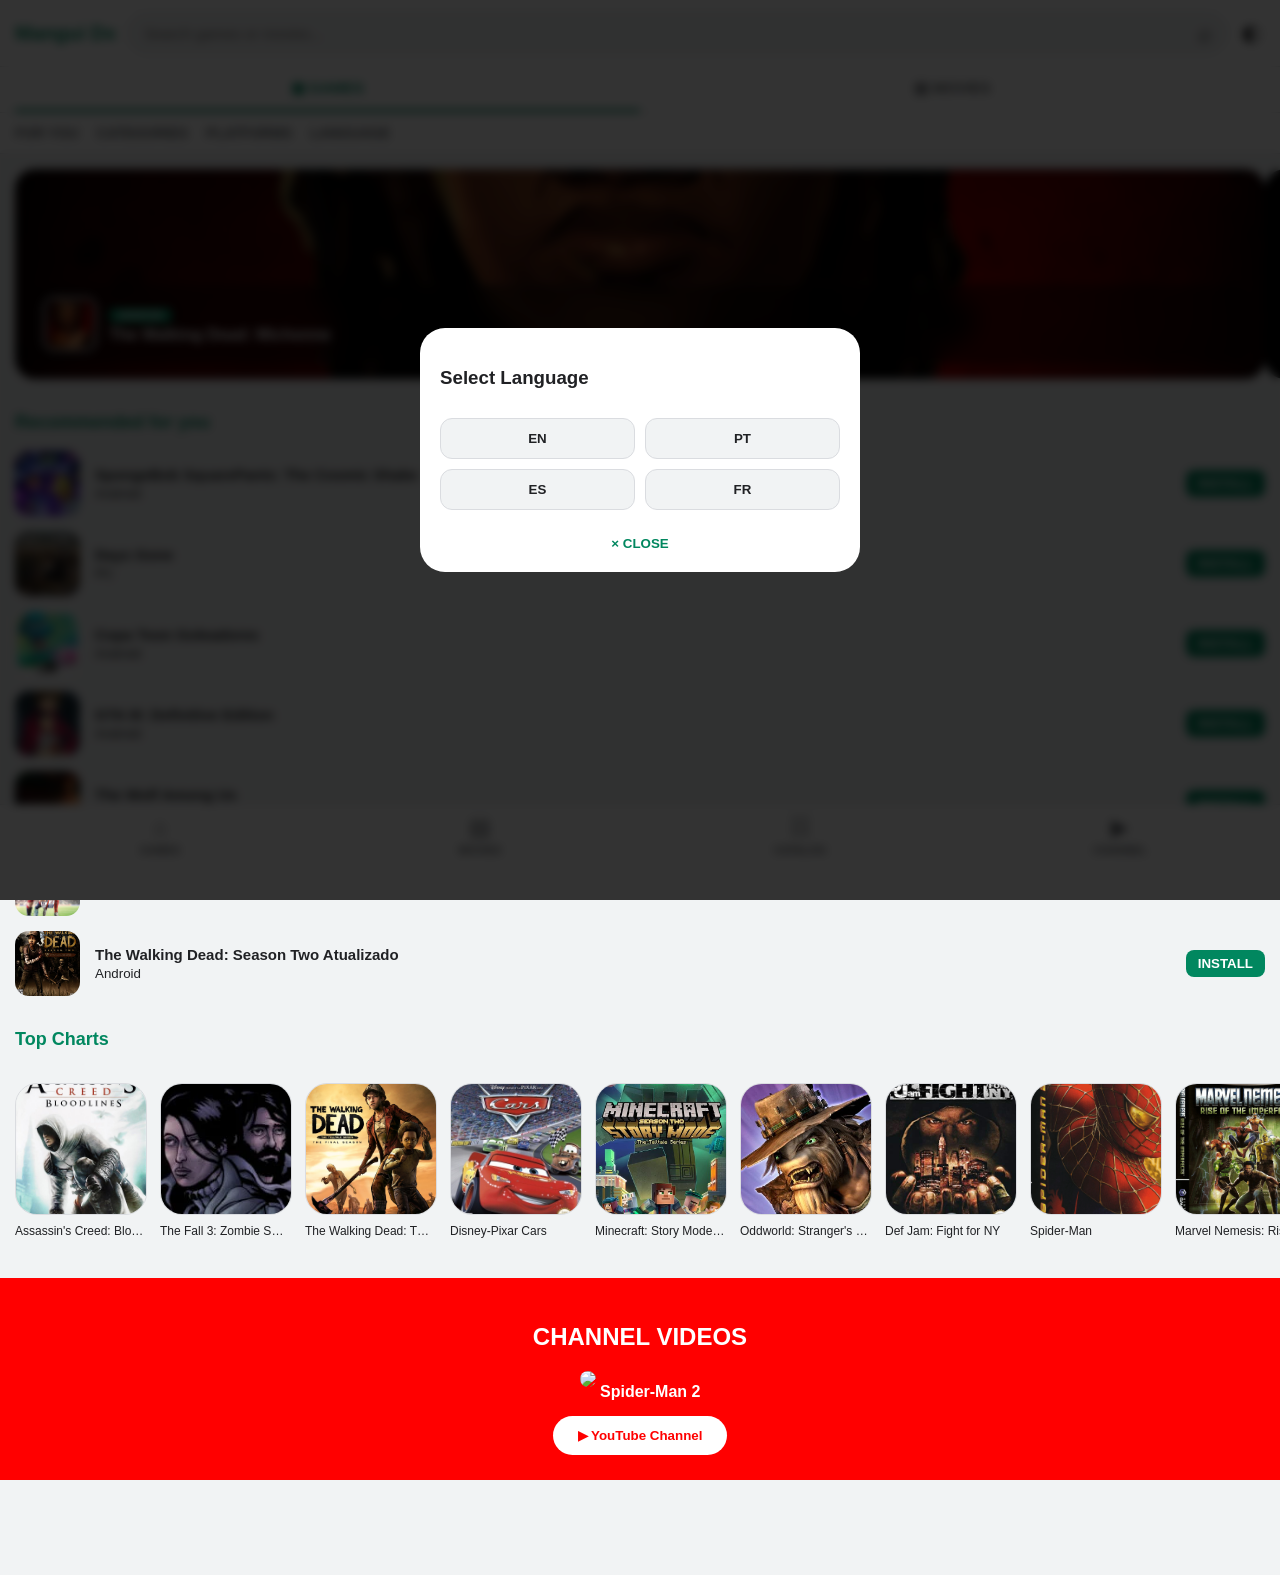
==== commit 21fc7f94: "Add files via upload" ====
--- a/index.html
+++ b/index.html
@@ -4,6 +4,7 @@
     <meta charset="UTF-8">
     <meta name="viewport" content="width=device-width, initial-scale=1.0">
     <title>Mangui Dx Hub - Games & Movies</title>
+
     <style>
         :root { 
             --bg: #f1f3f4; 
@@ -14,6 +15,7 @@
             --yt-red: #ff0000; 
             --accent: #01875f;
         }
+
         .dark-mode { 
             --bg: #080a0c; 
             --card: #111418; 
@@ -23,122 +25,557 @@
             --accent: #3b82f6;
         }
         
-        body { font-family: 'Roboto', sans-serif; margin: 0; padding-bottom: 95px; background: var(--bg); color: var(--text); transition: 0.3s; overflow-x: hidden; }
-
-        header { display: grid; grid-template-columns: auto 1fr auto; align-items: center; padding: 12px 15px; background: var(--card); position: sticky; top: 0; z-index: 1000; border-bottom: 1px solid var(--border); gap: 10px; }
-        .search-box { display: flex; align-items: center; background: var(--bg); border-radius: 25px; padding: 6px 15px; border: 1px solid var(--border); }
-        .search-box input { width: 100%; border: none; background: none; color: var(--text); outline: none; font-size: 15px; }
-
-        /* TABS SELECTOR (GAMES / MOVIES) */
-        .type-tabs { display: flex; background: var(--card); border-bottom: 1px solid var(--border); padding: 0 15px; }
-        .type-tab { flex: 1; text-align: center; padding: 12px 0; font-weight: bold; font-size: 15px; cursor: pointer; border-bottom: 3px solid transparent; color: #5f6368; }
-        .type-tab.active { color: var(--green); border-bottom-color: var(--green); }
-
-        .sub-nav { display: flex; gap: 18px; padding: 12px 15px; background: var(--card); border-bottom: 1px solid var(--border); overflow-x: auto; scrollbar-width: none; }
-        .sub-item { font-size: 14px; font-weight: bold; color: #5f6368; white-space: nowrap; cursor: pointer; text-transform: uppercase; }
+        body {
+            font-family: 'Roboto', sans-serif;
+            margin: 0;
+            padding-bottom: 95px;
+            background: var(--bg);
+            color: var(--text);
+            transition: 0.3s;
+            overflow-x: hidden;
+        }
+
+        header {
+            display: grid;
+            grid-template-columns: auto 1fr auto;
+            align-items: center;
+            padding: 12px 15px;
+            background: var(--card);
+            position: sticky;
+            top: 0;
+            z-index: 1000;
+            border-bottom: 1px solid var(--border);
+            gap: 10px;
+        }
+
+        .search-box {
+            display: flex;
+            align-items: center;
+            background: var(--bg);
+            border-radius: 25px;
+            padding: 6px 15px;
+            border: 1px solid var(--border);
+        }
+
+        .search-box input {
+            width: 100%;
+            border: none;
+            background: none;
+            color: var(--text);
+            outline: none;
+            font-size: 15px;
+        }
+
+        .search-btn,
+        .theme-btn {
+            background: none;
+            border: none;
+            color: var(--text);
+            cursor: pointer;
+            display: flex;
+            align-items: center;
+            justify-content: center;
+        }
+
+        .search-btn {
+            font-size: 24px;
+            line-height: 1;
+            padding: 2px 0 2px 8px;
+        }
+
+        .theme-btn {
+            font-size: 22px;
+            padding: 4px;
+        }
+
+        /* TABS SELECTOR */
+        .type-tabs {
+            display: flex;
+            background: var(--card);
+            border-bottom: 1px solid var(--border);
+            padding: 0 15px;
+        }
+
+        .type-tab {
+            flex: 1;
+            text-align: center;
+            padding: 12px 0;
+            font-weight: bold;
+            font-size: 15px;
+            cursor: pointer;
+            border-bottom: 3px solid transparent;
+            color: #5f6368;
+        }
+
+        .type-tab.active {
+            color: var(--green);
+            border-bottom-color: var(--green);
+        }
+
+        .sub-nav {
+            display: flex;
+            gap: 18px;
+            padding: 12px 15px;
+            background: var(--card);
+            border-bottom: 1px solid var(--border);
+            overflow-x: auto;
+            scrollbar-width: none;
+        }
+
+        .sub-item {
+            font-size: 14px;
+            font-weight: bold;
+            color: #5f6368;
+            white-space: nowrap;
+            cursor: pointer;
+            text-transform: uppercase;
+        }
 
         /* CAROUSEL */
-        .carousel-wrap { padding: 15px; overflow: hidden; position: relative; }
-        .carousel { display: flex; transition: transform 0.5s ease-in-out; }
-        .c-item { min-width: 100%; position: relative; border-radius: 20px; overflow: hidden; height: 210px; cursor: pointer; }
-        .c-bg { width: 100%; height: 100%; object-fit: cover; filter: brightness(0.6); }
-        .c-cartaz { position: absolute; bottom: 15px; left: 15px; right: 15px; background: rgba(0, 0, 0, 0.4); backdrop-filter: blur(12px); padding: 12px; border-radius: 15px; display: flex; align-items: center; gap: 12px; border: 1px solid rgba(255,255,255,0.1); }
-        .c-logo { width: 50px; height: 50px; border-radius: 10px; border: 2px solid #fff; object-fit: cover; }
-        .c-plat { background: var(--green); color: #fff; font-size: 10px; padding: 2px 8px; border-radius: 5px; font-weight: bold; text-transform: uppercase; margin-bottom: 3px; display: inline-block; }
-        .c-title { color: #fff; font-size: 16px; font-weight: bold; display: block; }
+        .carousel-wrap {
+            padding: 15px;
+            overflow: hidden;
+            position: relative;
+        }
+
+        .carousel {
+            display: flex;
+            transition: transform 0.5s ease-in-out;
+        }
+
+        .c-item {
+            min-width: 100%;
+            position: relative;
+            border-radius: 20px;
+            overflow: hidden;
+            height: 210px;
+            cursor: pointer;
+        }
+
+        .c-bg {
+            width: 100%;
+            height: 100%;
+            object-fit: cover;
+            filter: brightness(0.6);
+        }
+
+        .c-cartaz {
+            position: absolute;
+            bottom: 15px;
+            left: 15px;
+            right: 15px;
+            background: rgba(0, 0, 0, 0.4);
+            backdrop-filter: blur(12px);
+            padding: 12px;
+            border-radius: 15px;
+            display: flex;
+            align-items: center;
+            gap: 12px;
+            border: 1px solid rgba(255,255,255,0.1);
+        }
+
+        .c-logo {
+            width: 50px;
+            height: 50px;
+            border-radius: 10px;
+            border: 2px solid #fff;
+            object-fit: cover;
+        }
+
+        .c-plat {
+            background: var(--green);
+            color: #fff;
+            font-size: 10px;
+            padding: 2px 8px;
+            border-radius: 5px;
+            font-weight: bold;
+            text-transform: uppercase;
+            margin-bottom: 3px;
+            display: inline-block;
+        }
+
+        .c-title {
+            color: #fff;
+            font-size: 16px;
+            font-weight: bold;
+            display: block;
+        }
 
         /* LISTS */
-        .pop-img { width: 130px; height: 130px; border-radius: 22px; object-fit: cover; border: 1px solid var(--border); }
-        .sug-img { width: 65px; height: 65px; border-radius: 14px; object-fit: cover; }
+        .pop-img {
+            width: 130px;
+            height: 130px;
+            border-radius: 22px;
+            object-fit: cover;
+            border: 1px solid var(--border);
+        }
+
+        .sug-img {
+            width: 65px;
+            height: 65px;
+            border-radius: 14px;
+            object-fit: cover;
+        }
 
         /* POPUPS */
-        .overlay { display: none; position: fixed; top: 0; left: 0; width: 100%; height: 100%; background: rgba(0,0,0,0.8); z-index: 5000; align-items: center; justify-content: center; backdrop-filter: blur(5px); }
-        .modal { background: var(--card); width: 90%; max-width: 400px; border-radius: 25px; padding: 20px; max-height: 80vh; display: flex; flex-direction: column; }
-        .grid-options { display: grid; grid-template-columns: 1fr 1fr; gap: 10px; overflow-y: auto; padding: 10px 0; }
-        .opt-btn { padding: 12px; border-radius: 12px; border: 1px solid var(--border); background: var(--bg); color: var(--text); font-weight: bold; cursor: pointer; text-transform: capitalize; }
+        .overlay {
+            display: none;
+            position: fixed;
+            top: 0;
+            left: 0;
+            width: 100%;
+            height: 100%;
+            background: rgba(0,0,0,0.8);
+            z-index: 5000;
+            align-items: center;
+            justify-content: center;
+            backdrop-filter: blur(5px);
+        }
+
+        .modal {
+            background: var(--card);
+            width: 90%;
+            max-width: 400px;
+            border-radius: 25px;
+            padding: 20px;
+            max-height: 80vh;
+            display: flex;
+            flex-direction: column;
+        }
+
+        .grid-options {
+            display: grid;
+            grid-template-columns: 1fr 1fr;
+            gap: 10px;
+            overflow-y: auto;
+            padding: 10px 0;
+        }
+
+        .opt-btn {
+            padding: 12px;
+            border-radius: 12px;
+            border: 1px solid var(--border);
+            background: var(--bg);
+            color: var(--text);
+            font-weight: bold;
+            cursor: pointer;
+            text-transform: capitalize;
+        }
 
         /* RESULTS GRID */
-        .results-list { overflow-y: auto; flex: 1; text-align: left; }
-        .res-item { display: flex; align-items: center; gap: 15px; margin-bottom: 15px; cursor: pointer; }
-
-        .yt-section { background: var(--yt-red); padding: 25px 15px; margin-top: 25px; color: #fff; text-align: center; }
-        .btn-yt { background: #fff; color: var(--yt-red); border: none; padding: 12px 25px; border-radius: 30px; font-weight: bold; cursor: pointer; margin-top: 15px; }
-
-        .bottom-nav { position: fixed; bottom: 0; width: 100%; background: var(--card); display: flex; justify-content: space-around; padding: 10px 0; border-top: 1px solid var(--border); height: 75px; z-index: 1000; }
-        .b-btn { background: none; border: none; color: #5f6368; font-size: 11px; font-weight: bold; flex: 1; display: flex; flex-direction: column; align-items: center; gap: 5px; cursor: pointer; }
-        .b-btn span { font-size: 22px; }
-
-        #google_translate_element { display: none !important; }
+        .results-list {
+            overflow-y: auto;
+            flex: 1;
+            text-align: left;
+        }
+
+        .res-item {
+            display: flex;
+            align-items: center;
+            gap: 15px;
+            margin-bottom: 15px;
+            cursor: pointer;
+        }
+
+        .yt-section {
+            background: var(--yt-red);
+            padding: 25px 15px;
+            margin-top: 25px;
+            color: #fff;
+            text-align: center;
+        }
+
+        .btn-yt {
+            background: #fff;
+            color: var(--yt-red);
+            border: none;
+            padding: 12px 25px;
+            border-radius: 30px;
+            font-weight: bold;
+            cursor: pointer;
+            margin-top: 15px;
+        }
+
+        /* BOTTOM NAVIGATION */
+        .bottom-nav {
+            position: fixed;
+            bottom: 0;
+            width: 100%;
+            background: var(--card);
+            display: flex;
+            justify-content: space-around;
+            padding: 10px 0;
+            border-top: 1px solid var(--border);
+            height: 75px;
+            z-index: 1000;
+        }
+
+        .b-btn {
+            background: none;
+            border: none;
+            color: #5f6368;
+            font-size: 11px;
+            font-weight: bold;
+            flex: 1;
+            display: flex;
+            flex-direction: column;
+            align-items: center;
+            gap: 5px;
+            cursor: pointer;
+        }
+
+        .b-btn span {
+            font-size: 23px;
+            line-height: 1;
+            font-weight: normal;
+        }
+
+        #google_translate_element {
+            display: none !important;
+        }
     </style>
 </head>
+
 <body onload="initializeApp()">
 
+    <!-- HEADER -->
     <header>
-        <b style="color:var(--green); font-size:20px;">Mangui Dx</b>
+
+        <b style="color:var(--green); font-size:20px;">
+            Mangui Dx
+        </b>
+
         <div class="search-box">
-            <input type="text" id="top-search" placeholder="Search games or movies..." onkeypress="if(event.key==='Enter') search(this.value)">
-            <button onclick="search(document.getElementById('top-search').value)" style="background:none; border:none; cursor:pointer;"></button>
+            <input
+                type="text"
+                id="top-search"
+                placeholder="Search games or movies..."
+                onkeypress="if(event.key==='Enter') search(this.value)"
+            >
+
+            <button
+                class="search-btn"
+                onclick="search(document.getElementById('top-search').value)"
+                aria-label="Search"
+            >⌕</button>
         </div>
-        <button onclick="document.body.classList.toggle('dark-mode')" style="background:none; border:none; font-size:22px; cursor:pointer;"></button>
+
+        <button
+            class="theme-btn"
+            onclick="document.body.classList.toggle('dark-mode')"
+            aria-label="Toggle dark mode"
+        >◐</button>
+
     </header>
 
     <!-- NAVIGATION TABS -->
     <div class="type-tabs">
-        <div class="type-tab active" id="tab-games" onclick="switchSection('games')"> GAMES</div>
-        <div class="type-tab" id="tab-movies" onclick="switchSection('movies')"> MOVIES</div>
+
+        <div
+            class="type-tab active"
+            id="tab-games"
+            onclick="switchSection('games')"
+        >
+            ▣ GAMES
+        </div>
+
+        <div
+            class="type-tab"
+            id="tab-movies"
+            onclick="switchSection('movies')"
+        >
+            ▤ MOVIES
+        </div>
+
     </div>
 
+    <!-- SUB NAVIGATION -->
     <nav class="sub-nav">
-        <span class="sub-item" onclick="renderSection()">For You</span>
-        <span class="sub-item" onclick="showFilter('category')">Categories</span>
-        <span class="sub-item" id="filter-platform-btn" onclick="showFilter('platform')">Platforms</span>
-        <span class="sub-item" onclick="openLanguages()">Language</span>
+
+        <span
+            class="sub-item"
+            onclick="renderSection()"
+        >
+            For You
+        </span>
+
+        <span
+            class="sub-item"
+            onclick="showFilter('category')"
+        >
+            Categories
+        </span>
+
+        <span
+            class="sub-item"
+            id="filter-platform-btn"
+            onclick="showFilter('platform')"
+        >
+            Platforms
+        </span>
+
+        <span
+            class="sub-item"
+            onclick="openLanguages()"
+        >
+            Language
+        </span>
+
     </nav>
 
+    <!-- CAROUSEL -->
     <div class="carousel-wrap">
         <div class="carousel" id="slider"></div>
     </div>
 
-    <h3 style="padding:0 15px; font-size:18px; color:var(--green);" id="sec-title-rec">Recommended for you</h3>
-    <div id="main-list" style="padding:0 15px;"></div>
-
-    <h3 style="padding:15px; font-size:18px; color:var(--green);" id="sec-title-pop">Top Charts</h3>
-    <div style="display: flex; overflow-x: auto; padding: 0 15px 15px 15px; gap: 15px; scrollbar-width: none;" id="pop-list"></div>
-
-    <!-- POPUP FILTERS & RESULTS -->
+    <!-- RECOMMENDED -->
+    <h3
+        style="padding:0 15px; font-size:18px; color:var(--green);"
+        id="sec-title-rec"
+    >
+        Recommended for you
+    </h3>
+
+    <div
+        id="main-list"
+        style="padding:0 15px;"
+    ></div>
+
+    <!-- TOP CHARTS -->
+    <h3
+        style="padding:15px; font-size:18px; color:var(--green);"
+        id="sec-title-pop"
+    >
+        Top Charts
+    </h3>
+
+    <div
+        style="display:flex; overflow-x:auto; padding:0 15px 15px 15px; gap:15px; scrollbar-width:none;"
+        id="pop-list"
+    ></div>
+
+    <!-- RESULTS POPUP -->
     <div id="res-popup" class="overlay">
+
         <div class="modal">
+
             <h3 id="res-title">Results</h3>
-            <div id="res-content" class="results-list"></div>
-            <button onclick="closePopups()" style="margin-top:15px; color:var(--green); border:none; background:none; font-weight:bold; cursor:pointer;">CLOSE</button>
+
+            <div
+                id="res-content"
+                class="results-list"
+            ></div>
+
+            <button
+                onclick="closePopups()"
+                style="margin-top:15px; color:var(--green); border:none; background:none; font-weight:bold; cursor:pointer;"
+            >
+                × CLOSE
+            </button>
+
         </div>
     </div>
 
     <!-- LANGUAGE POPUP -->
     <div id="lang-popup" class="overlay">
+
         <div class="modal">
+
             <h3>Select Language</h3>
+
             <div class="grid-options">
-                <button class="opt-btn" onclick="setLang('en')"> EN</button>
-                <button class="opt-btn" onclick="setLang('pt')"> PT</button>
-                <button class="opt-btn" onclick="setLang('es')"> ES</button>
-                <button class="opt-btn" onclick="setLang('fr')"> FR</button>
+
+                <button
+                    class="opt-btn"
+                    onclick="setLang('en')"
+                >
+                    EN
+                </button>
+
+                <button
+                    class="opt-btn"
+                    onclick="setLang('pt')"
+                >
+                    PT
+                </button>
+
+                <button
+                    class="opt-btn"
+                    onclick="setLang('es')"
+                >
+                    ES
+                </button>
+
+                <button
+                    class="opt-btn"
+                    onclick="setLang('fr')"
+                >
+                    FR
+                </button>
+
             </div>
-            <button onclick="closePopups()" style="margin-top:15px; color:var(--green); border:none; background:none; font-weight:bold; cursor:pointer;">CLOSE</button>
+
+            <button
+                onclick="closePopups()"
+                style="margin-top:15px; color:var(--green); border:none; background:none; font-weight:bold; cursor:pointer;"
+            >
+                × CLOSE
+            </button>
+
         </div>
     </div>
 
+    <!-- YOUTUBE SECTION -->
     <div class="yt-section">
+
         <h2>CHANNEL VIDEOS</h2>
+
         <div id="yt-content"></div>
-        <button class="btn-yt" onclick="window.open('https://youtube.com/@manguidx')">YouTube Channel</button>
+
+        <button
+            class="btn-yt"
+            onclick="window.open('https://youtube.com/@manguidx')"
+        >
+            ▶ YouTube Channel
+        </button>
+
     </div>
 
+    <!-- BOTTOM NAVIGATION -->
     <nav class="bottom-nav">
-        <button class="b-btn" onclick="switchSection('games')"><span></span>GAMES</button>
-        <button class="b-btn" onclick="switchSection('movies')"><span></span>MOVIES</button>
-        <button class="b-btn" onclick="openResults('Catalog', getCurrentList())"><span></span>CATALOG</button>
-        <button class="b-btn" onclick="window.open('https://youtube.com/@manguidx')"><span></span>CHANNEL</button>
+
+        <button
+            class="b-btn"
+            onclick="switchSection('games')"
+        >
+            <span>⌂</span>
+            GAMES
+        </button>
+
+        <button
+            class="b-btn"
+            onclick="switchSection('movies')"
+        >
+            <span>▤</span>
+            MOVIES
+        </button>
+
+        <button
+            class="b-btn"
+            onclick="openResults('Catalog', getCurrentList())"
+        >
+            <span>☷</span>
+            CATALOG
+        </button>
+
+        <button
+            class="b-btn"
+            onclick="window.open('https://youtube.com/@manguidx')"
+        >
+            <span>▶</span>
+            CHANNEL
+        </button>
+
     </nav>
 
     <div id="google_translate_element"></div>
@@ -148,9 +585,10 @@
     <script src="filmes.js"></script>
 
     <script>
+
         let sIdx = 0;
         let sliderInterval;
-        let currentSection = 'games'; // 'games' or 'movies'
+        let currentSection = 'games';
 
         const canalVids = [
             {id: "CtvMlBuVnuY", t: "Spider-Man 2"}, 
@@ -159,34 +597,57 @@
         ];
 
         function getCurrentList() {
+
             if (currentSection === 'movies') {
                 return (typeof movies !== 'undefined') ? movies : [];
             }
+
             return (typeof games !== 'undefined') ? games : [];
         }
 
         function getDestinationUrl(item) {
-            return currentSection === 'movies' ? `filmes.html?id=${item.id}` : `jogo.html?id=${item.id}`;
+
+            return currentSection === 'movies'
+                ? `filmes.html?id=${item.id}`
+                : `jogo.html?id=${item.id}`;
         }
 
         function switchSection(section) {
+
             currentSection = section;
-            document.getElementById('tab-games').classList.toggle('active', section === 'games');
-            document.getElementById('tab-movies').classList.toggle('active', section === 'movies');
-            
-            document.getElementById('filter-platform-btn').innerText = section === 'movies' ? 'QUALITY' : 'PLATFORMS';
+
+            document
+                .getElementById('tab-games')
+                .classList
+                .toggle('active', section === 'games');
+
+            document
+                .getElementById('tab-movies')
+                .classList
+                .toggle('active', section === 'movies');
+
+            document.getElementById('filter-platform-btn').innerText =
+                section === 'movies'
+                    ? 'QUALITY'
+                    : 'PLATFORMS';
 
             renderSection();
         }
 
         function initializeApp() {
-            if(!sessionStorage.getItem('lang-ok')) openLanguages();
+
+            if (!sessionStorage.getItem('lang-ok')) {
+                openLanguages();
+            }
+
             renderSection();
             changeYTVideo();
         }
 
         function renderSection() {
+
             const list = getCurrentList();
+
             const s = document.getElementById('slider');
             const mainList = document.getElementById('main-list');
             const popList = document.getElementById('pop-list');
@@ -195,117 +656,342 @@
             mainList.innerHTML = '';
             popList.innerHTML = '';
 
-            if(sliderInterval) clearInterval(sliderInterval);
+            if (sliderInterval) {
+                clearInterval(sliderInterval);
+            }
 
             if (!list || list.length === 0) {
-                mainList.innerHTML = `<p style="text-align:center; color:#888;">No items available at the moment.</p>`;
+
+                mainList.innerHTML =
+                    `<p style="text-align:center; color:#888;">
+                        No items available at the moment.
+                    </p>`;
+
                 return;
             }
 
-            const shuf = [...list].sort(() => 0.5 - Math.random());
-            
-            // Slider
+            const shuf = [...list]
+                .sort(() => 0.5 - Math.random());
+
+            /* SLIDER */
+
             shuf.slice(0, 3).forEach(item => {
-                const tagInfo = item.platform || item.quality || item.year || 'HD';
+
+                const tagInfo =
+                    item.platform ||
+                    item.quality ||
+                    item.year ||
+                    'HD';
+
                 s.innerHTML += `
-                <div class="c-item" onclick="window.location.href='${getDestinationUrl(item)}'">
-                    <img src="${item.image}" class="c-bg">
-                    <div class="c-cartaz">
-                        <img src="${item.image}" class="c-logo">
-                        <div><span class="c-plat">${tagInfo}</span><span class="c-title">${item.title}</span></div>
+                    <div
+                        class="c-item"
+                        onclick="window.location.href='${getDestinationUrl(item)}'"
+                    >
+
+                        <img
+                            src="${item.image}"
+                            class="c-bg"
+                        >
+
+                        <div class="c-cartaz">
+
+                            <img
+                                src="${item.image}"
+                                class="c-logo"
+                            >
+
+                            <div>
+                                <span class="c-plat">
+                                    ${tagInfo}
+                                </span>
+
+                                <span class="c-title">
+                                    ${item.title}
+                                </span>
+                            </div>
+
+                        </div>
+
                     </div>
-                </div>`;
+                `;
             });
 
             sIdx = 0;
             s.style.transform = `translateX(0%)`;
-            if(shuf.length > 1) {
-                sliderInterval = setInterval(() => { 
-                    sIdx = (sIdx + 1) % Math.min(3, shuf.length); 
-                    s.style.transform = `translateX(-${sIdx * 100}%)`; 
+
+            if (shuf.length > 1) {
+
+                sliderInterval = setInterval(() => {
+
+                    sIdx =
+                        (sIdx + 1) %
+                        Math.min(3, shuf.length);
+
+                    s.style.transform =
+                        `translateX(-${sIdx * 100}%)`;
+
                 }, 5000);
             }
 
-            // Recommended
-            const actionBtnText = currentSection === 'movies' ? 'WATCH' : 'INSTALL';
-            mainList.innerHTML = shuf.slice(3, 10).map(item => {
-                const subInfo = item.platform || item.category || item.genre || '';
-                return `
-                <div class="res-item" onclick="window.location.href='${getDestinationUrl(item)}'">
-                    <img src="${item.image}" class="sug-img">
-                    <div style="flex:1;"><b style="font-size:15px;">${item.title}</b><br><small>${subInfo}</small></div>
-                    <button style="background:var(--green); color:#fff; border:none; padding:6px 12px; border-radius:8px; font-weight:bold;">${actionBtnText}</button>
-                </div>`;
-            }).join('');
-
-            // Popular / Top Charts
+            /* RECOMMENDED */
+
+            const actionBtnText =
+                currentSection === 'movies'
+                    ? 'WATCH'
+                    : 'INSTALL';
+
+            mainList.innerHTML =
+                shuf.slice(3, 10).map(item => {
+
+                    const subInfo =
+                        item.platform ||
+                        item.category ||
+                        item.genre ||
+                        '';
+
+                    return `
+                        <div
+                            class="res-item"
+                            onclick="window.location.href='${getDestinationUrl(item)}'"
+                        >
+
+                            <img
+                                src="${item.image}"
+                                class="sug-img"
+                            >
+
+                            <div style="flex:1;">
+                                <b style="font-size:15px;">
+                                    ${item.title}
+                                </b>
+
+                                <br>
+
+                                <small>
+                                    ${subInfo}
+                                </small>
+                            </div>
+
+                            <button
+                                style="background:var(--green); color:#fff; border:none; padding:6px 12px; border-radius:8px; font-weight:bold;"
+                            >
+                                ${actionBtnText}
+                            </button>
+
+                        </div>
+                    `;
+
+                }).join('');
+
+            /* TOP CHARTS */
+
             shuf.slice(10, 20).forEach(item => {
+
                 popList.innerHTML += `
-                <div style="min-width:130px; text-align:left; cursor:pointer;" onclick="window.location.href='${getDestinationUrl(item)}'">
-                    <img src="${item.image}" class="pop-img">
-                    <div style="font-size:12px; font-weight:500; margin-top:5px; overflow:hidden; text-overflow:ellipsis; white-space:nowrap;">${item.title}</div>
-                </div>`;
+                    <div
+                        style="min-width:130px; text-align:left; cursor:pointer;"
+                        onclick="window.location.href='${getDestinationUrl(item)}'"
+                    >
+
+                        <img
+                            src="${item.image}"
+                            class="pop-img"
+                        >
+
+                        <div
+                            style="font-size:12px; font-weight:500; margin-top:5px; overflow:hidden; text-overflow:ellipsis; white-space:nowrap;"
+                        >
+                            ${item.title}
+                        </div>
+
+                    </div>
+                `;
             });
         }
 
         function openResults(title, list) {
+
             document.getElementById('res-title').innerText = title;
-            const content = document.getElementById('res-content');
-            content.innerHTML = list.map(item => `
-                <div class="res-item" onclick="window.location.href='${getDestinationUrl(item)}'">
-                    <img src="${item.image}" style="width:50px; height:50px; border-radius:10px; object-fit:cover;">
-                    <div><b>${item.title}</b><br><small>${item.platform || item.category || item.quality || ''}</small></div>
-                </div>`).join('');
+
+            const content =
+                document.getElementById('res-content');
+
+            content.innerHTML =
+                list.map(item => `
+
+                    <div
+                        class="res-item"
+                        onclick="window.location.href='${getDestinationUrl(item)}'"
+                    >
+
+                        <img
+                            src="${item.image}"
+                            style="width:50px; height:50px; border-radius:10px; object-fit:cover;"
+                        >
+
+                        <div>
+                            <b>${item.title}</b>
+                            <br>
+                            <small>
+                                ${item.platform ||
+                                  item.category ||
+                                  item.quality ||
+                                  ''}
+                            </small>
+                        </div>
+
+                    </div>
+
+                `).join('');
+
             document.getElementById('res-popup').style.display = 'flex';
         }
 
         function showFilter(type) {
+
             const list = getCurrentList();
-            const filterKey = (currentSection === 'movies' && type === 'platform') ? 'quality' : type;
-            const items = [...new Set(list.map(item => item[filterKey]).filter(Boolean))];
-            
-            document.getElementById('res-title').innerText = type === 'category' ? 'Categories' : (currentSection === 'movies' ? 'Quality' : 'Platforms');
-            const content = document.getElementById('res-content');
-            content.innerHTML = `<div class="grid-options">` + items.map(item => `
-                <button class="opt-btn" onclick="filterBy('${filterKey}', '${item}')">${item}</button>`).join('') + `</div>`;
+
+            const filterKey =
+                (currentSection === 'movies' &&
+                 type === 'platform')
+                    ? 'quality'
+                    : type;
+
+            const items =
+                [...new Set(
+                    list
+                        .map(item => item[filterKey])
+                        .filter(Boolean)
+                )];
+
+            document.getElementById('res-title').innerText =
+                type === 'category'
+                    ? 'Categories'
+                    : (currentSection === 'movies'
+                        ? 'Quality'
+                        : 'Platforms');
+
+            const content =
+                document.getElementById('res-content');
+
+            content.innerHTML =
+                `<div class="grid-options">` +
+
+                items.map(item => `
+                    <button
+                        class="opt-btn"
+                        onclick="filterBy('${filterKey}', '${item}')"
+                    >
+                        ${item}
+                    </button>
+                `).join('') +
+
+                `</div>`;
+
             document.getElementById('res-popup').style.display = 'flex';
         }
 
         function filterBy(type, value) {
+
             const list = getCurrentList();
-            const filtered = list.filter(item => item[type] === value);
+
+            const filtered =
+                list.filter(item => item[type] === value);
+
             openResults(value, filtered);
         }
 
         function search(val) {
+
             const term = val.toLowerCase();
-            const allItems = [...(typeof games !== 'undefined' ? games : []), ...(typeof movies !== 'undefined' ? movies : [])];
-            const results = allItems.filter(item => 
-                (item.title && item.title.toLowerCase().includes(term)) || 
-                (item.category && item.category.toLowerCase().includes(term)) ||
-                (item.genre && item.genre.toLowerCase().includes(term))
+
+            const allItems = [
+                ...(typeof games !== 'undefined' ? games : []),
+                ...(typeof movies !== 'undefined' ? movies : [])
+            ];
+
+            const results =
+                allItems.filter(item =>
+
+                    (item.title &&
+                     item.title.toLowerCase().includes(term)) ||
+
+                    (item.category &&
+                     item.category.toLowerCase().includes(term)) ||
+
+                    (item.genre &&
+                     item.genre.toLowerCase().includes(term))
+                );
+
+            openResults('Search: ' + val, results);
+        }
+
+        function changeYTVideo() {
+
+            const v =
+                canalVids[
+                    Math.floor(
+                        Math.random() *
+                        canalVids.length
+                    )
+                ];
+
+            document.getElementById('yt-content').innerHTML = `
+
+                <img
+                    src="https://img.youtube.com/vi/${v.id}/mqdefault.jpg"
+                    style="width:100%; border-radius:15px; margin-bottom:10px; cursor:pointer;"
+                    onclick="window.open('https://youtube.com/watch?v=${v.id}')"
+                >
+
+                <b>${v.t}</b>
+            `;
+        }
+
+        function openLanguages() {
+            document.getElementById('lang-popup').style.display = 'flex';
+        }
+
+        function closePopups() {
+
+            document
+                .querySelectorAll('.overlay')
+                .forEach(p => p.style.display = 'none');
+        }
+
+        function setLang(l) {
+
+            const combo =
+                document.querySelector('.goog-te-combo');
+
+            if (combo) {
+
+                combo.value = l;
+
+                combo.dispatchEvent(
+                    new Event('change')
+                );
+            }
+
+            sessionStorage.setItem('lang-ok', 't');
+
+            closePopups();
+        }
+
+        function googleTranslateElementInit() {
+
+            new google.translate.TranslateElement(
+                {
+                    pageLanguage: 'en'
+                },
+                'google_translate_element'
             );
-            openResults('Search: ' + val, results);
-        }
-
-        function changeYTVideo() {
-            const v = canalVids[Math.floor(Math.random() * canalVids.length)];
-            document.getElementById('yt-content').innerHTML = `
-                <img src="https://img.youtube.com/vi/${v.id}/mqdefault.jpg" style="width:100%; border-radius:15px; margin-bottom:10px; cursor:pointer;" onclick="window.open('https://youtube.com/watch?v=${v.id}')">
-                <b>${v.t}</b>`;
-        }
-
-        function openLanguages() { document.getElementById('lang-popup').style.display='flex'; }
-        function closePopups() { document.querySelectorAll('.overlay').forEach(p => p.style.display='none'); }
-        function setLang(l) { 
-            const combo = document.querySelector('.goog-te-combo'); 
-            if(combo) { combo.value = l; combo.dispatchEvent(new Event('change')); } 
-            sessionStorage.setItem('lang-ok', 't'); 
-            closePopups(); 
-        }
-
-        function googleTranslateElementInit(){ new google.translate.TranslateElement({pageLanguage:'en'},'google_translate_element'); }
+        }
+
     </script>
+
     <script src="//translate.google.com/translate_a/element.js?cb=googleTranslateElementInit"></script>
+
 </body>
 </html>
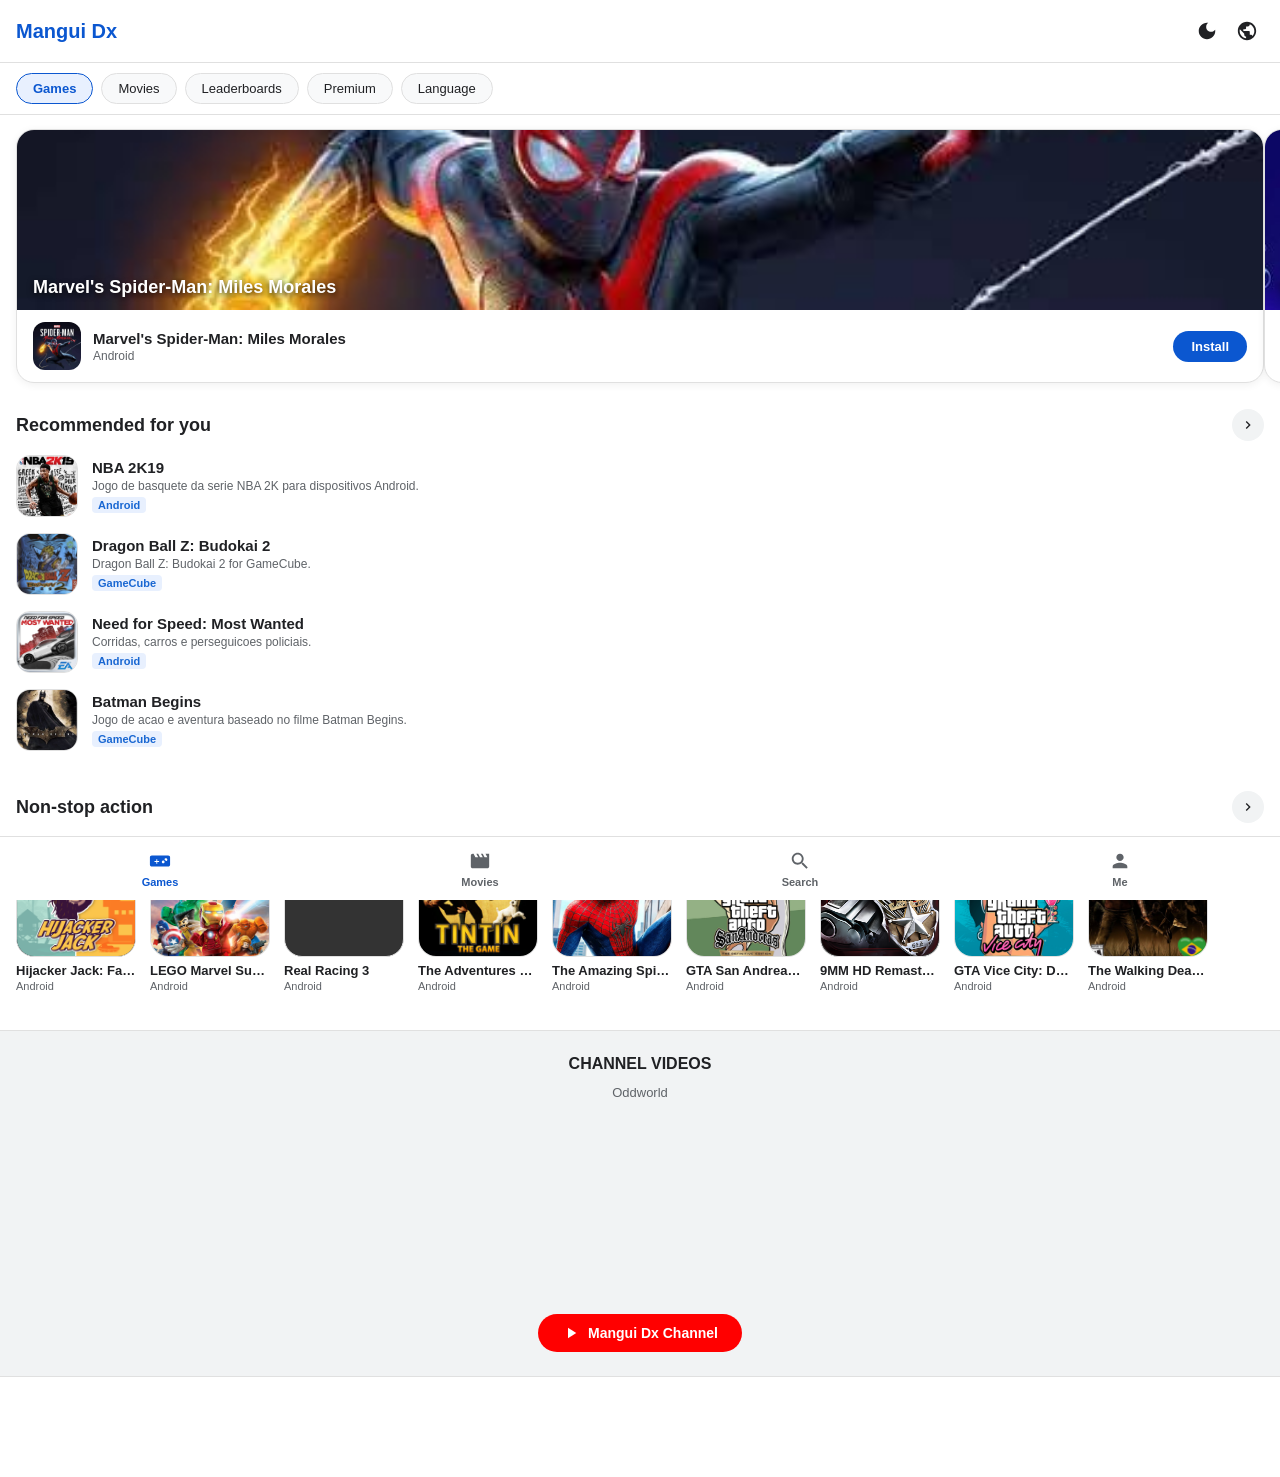
==== commit bd80516b: "Add files via upload" ====
--- a/index.html
+++ b/index.html
@@ -1,223 +1,530 @@
+
 <!DOCTYPE html>
 <html lang="en">
 <head>
     <meta charset="UTF-8">
     <meta name="viewport" content="width=device-width, initial-scale=1.0">
-    <title>Mangui Dx Hub - Games & Movies</title>
+    <title>Mangui Dx - Games & Movies Hub</title>
 
     <style>
-        :root { 
-            --bg: #f1f3f4; 
-            --card: #ffffff; 
-            --border: #dadce0; 
-            --text: #202124; 
-            --green: #01875f; 
-            --yt-red: #ff0000; 
-            --accent: #01875f;
-        }
-
-        .dark-mode { 
-            --bg: #080a0c; 
-            --card: #111418; 
-            --border: #1e242b; 
-            --text: #ffffff; 
-            --green: #3b82f6; 
-            --accent: #3b82f6;
-        }
-        
+        :root {
+            --bg: #ffffff;
+            --card: #ffffff;
+            --surface: #f1f3f4;
+            --border: #e0e0e0;
+            --text: #202124;
+            --subtext: #5f6368;
+            --accent: #0b57d0;
+            --chip-bg: #f8f9fa;
+            --chip-active-bg: #e8f0fe;
+            --chip-active-text: #0b57d0;
+            --badge-bg: #e8f0fe;
+            --badge-text: #1967d2;
+            --yt-red: #ff0000;
+        }
+
+        .dark-mode {
+            --bg: #121212;
+            --card: #1e1e1e;
+            --surface: #282828;
+            --border: #333333;
+            --text: #e8eaed;
+            --subtext: #9aa0a6;
+            --accent: #8ab4f8;
+            --chip-bg: #1e1e1e;
+            --chip-active-bg: #29384d;
+            --chip-active-text: #8ab4f8;
+            --badge-bg: #29384d;
+            --badge-text: #8ab4f8;
+        }
+
+        * {
+            box-sizing: border-box;
+            margin: 0;
+            padding: 0;
+            font-family: -apple-system, BlinkMacSystemFont, "Segoe UI", Roboto, Arial, sans-serif;
+            -webkit-tap-highlight-color: transparent;
+        }
+
         body {
-            font-family: 'Roboto', sans-serif;
-            margin: 0;
-            padding-bottom: 95px;
             background: var(--bg);
             color: var(--text);
-            transition: 0.3s;
+            padding-bottom: 80px;
+            transition: background 0.2s, color 0.2s;
             overflow-x: hidden;
         }
 
-        header {
-            display: grid;
-            grid-template-columns: auto 1fr auto;
-            align-items: center;
-            padding: 12px 15px;
+        /* SVG ICONS BASE */
+        .icon-svg {
+            display: inline-block;
+            width: 22px;
+            height: 22px;
+            fill: currentColor;
+            vertical-align: middle;
+        }
+
+        /* TOP APP BAR */
+        .top-bar {
+            display: flex;
+            align-items: center;
+            justify-content: space-between;
+            padding: 14px 16px;
             background: var(--card);
             position: sticky;
             top: 0;
             z-index: 1000;
             border-bottom: 1px solid var(--border);
-            gap: 10px;
-        }
-
-        .search-box {
-            display: flex;
-            align-items: center;
-            background: var(--bg);
-            border-radius: 25px;
-            padding: 6px 15px;
-            border: 1px solid var(--border);
-        }
-
-        .search-box input {
-            width: 100%;
-            border: none;
-            background: none;
-            color: var(--text);
-            outline: none;
-            font-size: 15px;
-        }
-
-        .search-btn,
-        .theme-btn {
+        }
+
+        .brand {
+            font-size: 20px;
+            font-weight: 700;
+            color: var(--accent);
+            text-decoration: none;
+            cursor: pointer;
+        }
+
+        .icon-btn {
             background: none;
             border: none;
             color: var(--text);
             cursor: pointer;
+            padding: 6px;
+            border-radius: 50%;
             display: flex;
             align-items: center;
             justify-content: center;
         }
 
-        .search-btn {
-            font-size: 24px;
-            line-height: 1;
-            padding: 2px 0 2px 8px;
-        }
-
-        .theme-btn {
-            font-size: 22px;
-            padding: 4px;
-        }
-
-        /* TABS SELECTOR */
-        .type-tabs {
-            display: flex;
-            background: var(--card);
-            border-bottom: 1px solid var(--border);
-            padding: 0 15px;
-        }
-
-        .type-tab {
-            flex: 1;
-            text-align: center;
-            padding: 12px 0;
-            font-weight: bold;
-            font-size: 15px;
-            cursor: pointer;
-            border-bottom: 3px solid transparent;
-            color: #5f6368;
-        }
-
-        .type-tab.active {
-            color: var(--green);
-            border-bottom-color: var(--green);
-        }
-
-        .sub-nav {
-            display: flex;
-            gap: 18px;
-            padding: 12px 15px;
+        /* CATEGORY CHIPS */
+        .chips-container {
+            display: flex;
+            gap: 8px;
+            padding: 10px 16px;
             background: var(--card);
             border-bottom: 1px solid var(--border);
             overflow-x: auto;
             scrollbar-width: none;
         }
 
-        .sub-item {
-            font-size: 14px;
-            font-weight: bold;
-            color: #5f6368;
+        .chips-container::-webkit-scrollbar {
+            display: none;
+        }
+
+        .chip {
+            padding: 7px 16px;
+            border-radius: 20px;
+            border: 1px solid var(--border);
+            background: var(--chip-bg);
+            color: var(--text);
+            font-size: 13px;
+            font-weight: 500;
             white-space: nowrap;
             cursor: pointer;
-            text-transform: uppercase;
-        }
-
-        /* CAROUSEL */
+            transition: all 0.2s;
+        }
+
+        .chip.active {
+            background: var(--chip-active-bg);
+            color: var(--chip-active-text);
+            border-color: var(--chip-active-text);
+            font-weight: 600;
+        }
+
+        /* FEATURED BANNER CARD */
         .carousel-wrap {
-            padding: 15px;
+            padding: 14px 16px;
+            position: relative;
             overflow: hidden;
+        }
+
+        .carousel {
+            display: flex;
+            transition: transform 0.4s ease-out;
+        }
+
+        .c-card {
+            min-width: 100%;
+            background: var(--card);
+            border-radius: 18px;
+            overflow: hidden;
+            border: 1px solid var(--border);
+            box-shadow: 0 2px 8px rgba(0,0,0,0.06);
+            cursor: pointer;
+        }
+
+        .c-card-img-wrap {
             position: relative;
-        }
-
-        .carousel {
-            display: flex;
-            transition: transform 0.5s ease-in-out;
-        }
-
-        .c-item {
-            min-width: 100%;
-            position: relative;
-            border-radius: 20px;
-            overflow: hidden;
-            height: 210px;
-            cursor: pointer;
-        }
-
-        .c-bg {
+            height: 180px;
+            background-color: #2a2a2a;
+        }
+
+        .c-card-img {
             width: 100%;
             height: 100%;
             object-fit: cover;
-            filter: brightness(0.6);
-        }
-
-        .c-cartaz {
+            display: block;
+        }
+
+        .c-card-overlay-title {
             position: absolute;
-            bottom: 15px;
-            left: 15px;
-            right: 15px;
-            background: rgba(0, 0, 0, 0.4);
-            backdrop-filter: blur(12px);
-            padding: 12px;
-            border-radius: 15px;
+            bottom: 12px;
+            left: 16px;
+            right: 16px;
+            color: #ffffff;
+            font-size: 18px;
+            font-weight: 700;
+            text-shadow: 0 2px 6px rgba(0,0,0,0.8);
+        }
+
+        .c-card-footer {
+            padding: 12px 16px;
             display: flex;
             align-items: center;
             gap: 12px;
-            border: 1px solid rgba(255,255,255,0.1);
-        }
-
-        .c-logo {
-            width: 50px;
-            height: 50px;
-            border-radius: 10px;
-            border: 2px solid #fff;
+        }
+
+        .c-thumb {
+            width: 48px;
+            height: 48px;
+            border-radius: 12px;
             object-fit: cover;
-        }
-
-        .c-plat {
-            background: var(--green);
-            color: #fff;
-            font-size: 10px;
-            padding: 2px 8px;
-            border-radius: 5px;
-            font-weight: bold;
-            text-transform: uppercase;
-            margin-bottom: 3px;
-            display: inline-block;
-        }
-
-        .c-title {
-            color: #fff;
-            font-size: 16px;
-            font-weight: bold;
-            display: block;
-        }
-
-        /* LISTS */
-        .pop-img {
-            width: 130px;
-            height: 130px;
-            border-radius: 22px;
-            object-fit: cover;
-            border: 1px solid var(--border);
-        }
-
-        .sug-img {
-            width: 65px;
-            height: 65px;
+            background-color: #444;
+        }
+
+        .c-meta {
+            flex: 1;
+            min-width: 0;
+        }
+
+        .c-meta h4 {
+            font-size: 15px;
+            font-weight: 600;
+            white-space: nowrap;
+            overflow: hidden;
+            text-overflow: ellipsis;
+        }
+
+        .c-meta p {
+            font-size: 12px;
+            color: var(--subtext);
+            margin-top: 2px;
+        }
+
+        .btn-action {
+            background: var(--accent);
+            color: #ffffff;
+            border: none;
+            padding: 8px 18px;
+            border-radius: 20px;
+            font-size: 13px;
+            font-weight: 600;
+            cursor: pointer;
+            white-space: nowrap;
+        }
+
+        /* SECTIONS & ROWS */
+        .section-wrap {
+            padding: 12px 16px;
+        }
+
+        .section-header {
+            display: flex;
+            align-items: center;
+            justify-content: space-between;
+            margin-bottom: 14px;
+        }
+
+        .section-title {
+            font-size: 18px;
+            font-weight: 700;
+        }
+
+        .section-arrow {
+            width: 32px;
+            height: 32px;
+            border-radius: 50%;
+            background: var(--surface);
+            border: none;
+            color: var(--text);
+            display: flex;
+            align-items: center;
+            justify-content: center;
+            cursor: pointer;
+        }
+
+        /* VERTICAL LIST (RECOMMENDED) */
+        .item-row {
+            display: flex;
+            align-items: center;
+            gap: 14px;
+            margin-bottom: 16px;
+            cursor: pointer;
+        }
+
+        .row-icon {
+            width: 62px;
+            height: 62px;
             border-radius: 14px;
             object-fit: cover;
-        }
-
-        /* POPUPS */
+            background-color: #333;
+            border: 1px solid var(--border);
+        }
+
+        .row-info {
+            flex: 1;
+            min-width: 0;
+        }
+
+        .row-title {
+            font-size: 15px;
+            font-weight: 600;
+            white-space: nowrap;
+            overflow: hidden;
+            text-overflow: ellipsis;
+        }
+
+        .row-desc {
+            font-size: 12px;
+            color: var(--subtext);
+            margin-top: 3px;
+            white-space: nowrap;
+            overflow: hidden;
+            text-overflow: ellipsis;
+        }
+
+        .row-tags {
+            display: flex;
+            align-items: center;
+            gap: 8px;
+            margin-top: 4px;
+            font-size: 11px;
+            color: var(--subtext);
+        }
+
+        .badge-tag {
+            background: var(--badge-bg);
+            color: var(--badge-text);
+            padding: 2px 6px;
+            border-radius: 4px;
+            font-weight: 600;
+        }
+
+        /* HORIZONTAL SCROLLABLE LIST */
+        .horizontal-scroll-list {
+            display: flex;
+            gap: 14px;
+            overflow-x: auto;
+            scrollbar-width: none;
+            padding-bottom: 6px;
+        }
+
+        .horizontal-scroll-list::-webkit-scrollbar {
+            display: none;
+        }
+
+        .h-item-card {
+            min-width: 120px;
+            max-width: 120px;
+            cursor: pointer;
+            flex-shrink: 0;
+        }
+
+        .h-card-img {
+            width: 120px;
+            height: 120px;
+            border-radius: 18px;
+            object-fit: cover;
+            background-color: #333;
+            border: 1px solid var(--border);
+            display: block;
+        }
+
+        .h-card-title {
+            font-size: 13px;
+            font-weight: 600;
+            margin-top: 6px;
+            white-space: nowrap;
+            overflow: hidden;
+            text-overflow: ellipsis;
+        }
+
+        .h-card-sub {
+            font-size: 11px;
+            color: var(--subtext);
+            margin-top: 2px;
+            white-space: nowrap;
+            overflow: hidden;
+            text-overflow: ellipsis;
+        }
+
+        /* SEARCH VIEW / EXPLORE */
+        #search-view {
+            display: none;
+            padding: 16px;
+        }
+
+        .search-big-bar {
+            display: flex;
+            align-items: center;
+            background: var(--surface);
+            border-radius: 28px;
+            padding: 10px 18px;
+            border: 1px solid var(--border);
+            margin-bottom: 20px;
+            gap: 12px;
+        }
+
+        .search-big-bar input {
+            width: 100%;
+            border: none;
+            background: transparent;
+            color: var(--text);
+            outline: none;
+            font-size: 15px;
+        }
+
+        .explore-title {
+            font-size: 18px;
+            font-weight: 700;
+            margin-bottom: 14px;
+        }
+
+        .genre-grid {
+            display: grid;
+            grid-template-columns: 1fr 1fr;
+            gap: 10px;
+            margin-bottom: 24px;
+        }
+
+        .genre-card {
+            display: flex;
+            align-items: center;
+            justify-content: space-between;
+            background: var(--surface);
+            padding: 14px 16px;
+            border-radius: 14px;
+            border: 1px solid var(--border);
+            cursor: pointer;
+            transition: 0.2s;
+        }
+
+        .genre-card span {
+            font-size: 14px;
+            font-weight: 600;
+        }
+
+        .genre-card svg {
+            width: 28px;
+            height: 28px;
+        }
+
+        /* ME / PROFILE VIEW (EXACTLY AS SCREENSHOT) */
+        #me-view {
+            display: none;
+            padding: 20px 16px;
+        }
+
+        .profile-header-card {
+            display: flex;
+            align-items: center;
+            gap: 16px;
+            padding: 16px;
+            background: var(--card);
+            border-radius: 20px;
+            border: 1px solid var(--border);
+            cursor: pointer;
+            margin-bottom: 20px;
+            box-shadow: 0 2px 8px rgba(0,0,0,0.04);
+        }
+
+        .profile-avatar {
+            width: 64px;
+            height: 64px;
+            border-radius: 50%;
+            object-fit: cover;
+            border: 2px solid var(--accent);
+            background-color: #222;
+        }
+
+        .profile-meta {
+            flex: 1;
+            min-width: 0;
+        }
+
+        .profile-name {
+            font-size: 20px;
+            font-weight: 700;
+            color: var(--text);
+            display: block;
+        }
+
+        .profile-subtext {
+            font-size: 13px;
+            color: var(--subtext);
+            margin-top: 4px;
+            display: flex;
+            align-items: center;
+            gap: 6px;
+        }
+
+        .profile-subtext svg {
+            width: 14px;
+            height: 14px;
+            fill: var(--subtext);
+        }
+
+        .profile-menu-list {
+            display: flex;
+            flex-direction: column;
+            gap: 10px;
+        }
+
+        .profile-menu-item {
+            display: flex;
+            align-items: center;
+            justify-content: space-between;
+            background: var(--surface);
+            padding: 16px;
+            border-radius: 16px;
+            border: 1px solid var(--border);
+            cursor: pointer;
+            font-size: 15px;
+            font-weight: 600;
+        }
+
+        .profile-menu-item-left {
+            display: flex;
+            align-items: center;
+            gap: 14px;
+        }
+
+        /* YOUTUBE SECTION */
+        .yt-section {
+            background: var(--surface);
+            border-top: 1px solid var(--border);
+            border-bottom: 1px solid var(--border);
+            padding: 24px 16px;
+            margin: 20px 0;
+            text-align: center;
+        }
+
+        .yt-btn {
+            background: var(--yt-red);
+            color: #ffffff;
+            border: none;
+            padding: 10px 24px;
+            border-radius: 24px;
+            font-size: 14px;
+            font-weight: 600;
+            cursor: pointer;
+            margin-top: 12px;
+            display: inline-flex;
+            align-items: center;
+            gap: 8px;
+        }
+
+        /* MODALS & OVERLAYS */
         .overlay {
             display: none;
             position: fixed;
@@ -225,8 +532,8 @@
             left: 0;
             width: 100%;
             height: 100%;
-            background: rgba(0,0,0,0.8);
-            z-index: 5000;
+            background: rgba(0,0,0,0.65);
+            z-index: 99999;
             align-items: center;
             justify-content: center;
             backdrop-filter: blur(5px);
@@ -235,763 +542,684 @@
         .modal {
             background: var(--card);
             width: 90%;
-            max-width: 400px;
-            border-radius: 25px;
-            padding: 20px;
-            max-height: 80vh;
+            max-width: 380px;
+            border-radius: 24px;
+            padding: 22px;
+            max-height: 85vh;
             display: flex;
             flex-direction: column;
+            box-shadow: 0 10px 30px rgba(0,0,0,0.25);
         }
 
         .grid-options {
             display: grid;
             grid-template-columns: 1fr 1fr;
-            gap: 10px;
-            overflow-y: auto;
-            padding: 10px 0;
+            gap: 12px;
+            margin: 18px 0;
         }
 
         .opt-btn {
-            padding: 12px;
-            border-radius: 12px;
+            padding: 14px;
+            border-radius: 14px;
             border: 1px solid var(--border);
-            background: var(--bg);
+            background: var(--surface);
             color: var(--text);
-            font-weight: bold;
-            cursor: pointer;
-            text-transform: capitalize;
-        }
-
-        /* RESULTS GRID */
-        .results-list {
-            overflow-y: auto;
-            flex: 1;
-            text-align: left;
-        }
-
-        .res-item {
-            display: flex;
-            align-items: center;
-            gap: 15px;
-            margin-bottom: 15px;
-            cursor: pointer;
-        }
-
-        .yt-section {
-            background: var(--yt-red);
-            padding: 25px 15px;
-            margin-top: 25px;
-            color: #fff;
+            font-size: 14px;
+            font-weight: 600;
+            cursor: pointer;
             text-align: center;
         }
 
-        .btn-yt {
-            background: #fff;
-            color: var(--yt-red);
-            border: none;
-            padding: 12px 25px;
-            border-radius: 30px;
-            font-weight: bold;
-            cursor: pointer;
-            margin-top: 15px;
+        .opt-btn:hover {
+            background: var(--chip-active-bg);
+            border-color: var(--accent);
         }
 
         /* BOTTOM NAVIGATION */
         .bottom-nav {
             position: fixed;
             bottom: 0;
-            width: 100%;
+            left: 0;
+            right: 0;
+            height: 64px;
             background: var(--card);
+            border-top: 1px solid var(--border);
             display: flex;
             justify-content: space-around;
-            padding: 10px 0;
-            border-top: 1px solid var(--border);
-            height: 75px;
+            align-items: center;
             z-index: 1000;
         }
 
-        .b-btn {
+        .b-nav-item {
             background: none;
             border: none;
-            color: #5f6368;
+            color: var(--subtext);
             font-size: 11px;
-            font-weight: bold;
+            font-weight: 600;
             flex: 1;
             display: flex;
             flex-direction: column;
             align-items: center;
-            gap: 5px;
-            cursor: pointer;
-        }
-
-        .b-btn span {
-            font-size: 23px;
-            line-height: 1;
-            font-weight: normal;
-        }
-
+            gap: 4px;
+            cursor: pointer;
+        }
+
+        .b-nav-item.active {
+            color: var(--accent);
+        }
+
+        .b-nav-item svg {
+            width: 22px;
+            height: 22px;
+            fill: currentColor;
+        }
+
+        /* GOOGLE TRANSLATE STYLING */
+        .goog-te-banner-frame.skiptranslate, 
+        .goog-te-gadget-icon, 
+        #goog-gt-tt { 
+            display: none !important; 
+        }
+        body { 
+            top: 0px !important; 
+        }
         #google_translate_element {
-            display: none !important;
+            display: none;
         }
     </style>
 </head>
 
 <body onload="initializeApp()">
 
-    <!-- HEADER -->
-    <header>
-
-        <b style="color:var(--green); font-size:20px;">
-            Mangui Dx
-        </b>
-
-        <div class="search-box">
+ 
+    <!-- TOP HEADER -->
+    <header class="top-bar">
+        <span class="brand" onclick="showHomeScreen('games')">Mangui Dx</span>
+
+        <div style="display:flex; gap:6px;">
+            <button class="icon-btn" onclick="document.body.classList.toggle('dark-mode')" title="Toggle Theme">
+                <svg class="icon-svg" viewBox="0 0 24 24">
+                    <path d="M12 3c-4.97 0-9 4.03-9 9s4.03 9 9 9 9-4.03 9-9c0-.46-.04-.92-.1-1.36-.98 1.37-2.58 2.26-4.4 2.26-2.98 0-5.4-2.42-5.4-5.4 0-1.81.89-3.42 2.26-4.4-.44-.06-.9-.1-1.36-.1z"/>
+                </svg>
+            </button>
+            <button class="icon-btn" onclick="openLanguages()" title="Language">
+                <svg class="icon-svg" viewBox="0 0 24 24">
+                    <path d="M12 2C6.48 2 2 6.48 2 12s4.48 10 10 10 10-4.48 10-10S17.52 2 12 2zm-1 17.93c-3.95-.49-7-3.85-7-7.93 0-.62.08-1.21.21-1.79L9 15v1c0 1.1.9 2 2 2v1.93zm6.9-2.54c-.26-.81-1-1.39-1.9-1.39h-1v-3c0-.55-.45-1-1-1H8v-2h2c.55 0 1-.45 1-1V7h2c1.1 0 2-.9 2-2v-.41c2.93 1.19 5 4.06 5 7.41 0 2.08-.8 3.97-2.1 5.39z"/>
+                </svg>
+            </button>
+        </div>
+    </header>
+
+    <!-- 1. MAIN FEED (GAMES / MOVIES) -->
+    <div id="home-view">
+        <nav class="chips-container">
+            <button class="chip active" id="chip-games" onclick="switchSection('games')">Games</button>
+            <button class="chip" id="chip-movies" onclick="switchSection('movies')">Movies</button>
+            <button class="chip" id="chip-platform" onclick="showFilter('platform')">Leaderboards</button>
+            <button class="chip" onclick="showFilter('quality')">Premium</button>
+            <button class="chip" onclick="openLanguages()">Language</button>
+        </nav>
+
+        <!-- FEATURED HERO BANNER -->
+        <div class="carousel-wrap">
+            <div class="carousel" id="slider"></div>
+        </div>
+
+        <!-- RECOMMENDED SECTION (VERTICAL) -->
+        <section class="section-wrap">
+            <div class="section-header">
+                <h3 class="section-title" id="sec-title-rec">Recommended for you</h3>
+                <button class="section-arrow" onclick="openResults('Recommended', getCurrentList())">
+                    <svg class="icon-svg" style="width:16px; height:16px;" viewBox="0 0 24 24">
+                        <path d="M8.59 16.59L13.17 12 8.59 7.41 10 6l6 6-6 6-1.41-1.41z"/>
+                    </svg>
+                </button>
+            </div>
+            <div id="main-list"></div>
+        </section>
+
+        <!-- NON-STOP ACTION (HORIZONTAL) -->
+        <section class="section-wrap">
+            <div class="section-header">
+                <h3 class="section-title" id="sec-title-sec">Non-stop action</h3>
+                <button class="section-arrow" onclick="openResults('All Items', getCurrentList())">
+                    <svg class="icon-svg" style="width:16px; height:16px;" viewBox="0 0 24 24">
+                        <path d="M8.59 16.59L13.17 12 8.59 7.41 10 6l6 6-6 6-1.41-1.41z"/>
+                    </svg>
+                </button>
+            </div>
+            <div class="horizontal-scroll-list" id="secondary-list"></div>
+        </section>
+
+        <!-- YOUTUBE SECTION -->
+        <div class="yt-section">
+            <h3 style="font-size:16px;">CHANNEL VIDEOS</h3>
+            <div id="yt-content" style="margin-top:12px;"></div>
+            <button class="yt-btn" onclick="window.open('https://youtube.com/@manguidx')">
+                <svg class="icon-svg" viewBox="0 0 24 24" style="fill:#ffffff; width:18px; height:18px;">
+                    <path d="M8 5v14l11-7z"/>
+                </svg>
+                Mangui Dx Channel
+            </button>
+        </div>
+    </div>
+
+    <!-- 2. SEARCH & EXPLORE VIEW -->
+    <div id="search-view">
+        <div class="search-big-bar">
+            <svg class="icon-svg" viewBox="0 0 24 24" style="fill:var(--subtext);">
+                <path d="M15.5 14h-.79l-.28-.27C15.41 12.59 16 11.11 16 9.5 16 5.91 13.09 3 9.5 3S3 5.91 3 9.5 5.91 16 9.5 16c1.61 0 3.09-.59 4.23-1.57l.27.28v.79l5 4.99L20.49 19l-4.99-5zm-6 0C7.01 14 5 11.99 5 9.5S7.01 5 9.5 5 14 7.01 14 9.5 11.99 14 9.5 14z"/>
+            </svg>
             <input
                 type="text"
-                id="top-search"
-                placeholder="Search games or movies..."
+                id="explore-search-input"
+                placeholder="Search Movies & games"
                 onkeypress="if(event.key==='Enter') search(this.value)"
             >
-
-            <button
-                class="search-btn"
-                onclick="search(document.getElementById('top-search').value)"
-                aria-label="Search"
-            >⌕</button>
         </div>
 
-        <button
-            class="theme-btn"
-            onclick="document.body.classList.toggle('dark-mode')"
-            aria-label="Toggle dark mode"
-        >◐</button>
-
-    </header>
-
-    <!-- NAVIGATION TABS -->
-    <div class="type-tabs">
-
-        <div
-            class="type-tab active"
-            id="tab-games"
-            onclick="switchSection('games')"
-        >
-            ▣ GAMES
+        <h3 class="explore-title">Explore games</h3>
+        <div class="genre-grid">
+            <div class="genre-card" onclick="filterBy('category', 'Action')">
+                <span>Action</span>
+                <svg viewBox="0 0 24 24" fill="#e53935"><path d="M21 16.5c0-.83-.67-1.5-1.5-1.5H16l-3-6H9l-1 2H5c-1.1 0-2 .9-2 2v2h18v-1.5zm-8-3l1.5 3H7.5l1-2H13z"/></svg>
+            </div>
+            <div class="genre-card" onclick="filterBy('category', 'Simulation')">
+                <span>Simulation</span>
+                <svg viewBox="0 0 24 24" fill="#43a047"><path d="M12 2C6.48 2 2 6.48 2 12s4.48 10 10 10 10-4.48 10-10S17.52 2 12 2zm0 18c-4.41 0-8-3.59-8-8s3.59-8 8-8 8 3.59 8 8-3.59 8-8 8zm-1-13h2v6h-2zm0 8h2v2h-2z"/></svg>
+            </div>
+            <div class="genre-card" onclick="filterBy('category', 'Puzzle')">
+                <span>Puzzle</span>
+                <svg viewBox="0 0 24 24" fill="#1e88e5"><path d="M20.5 11H19V7c0-1.1-.9-2-2-2h-4V3.5C13 2.12 11.88 1 10.5 1S8 2.12 8 3.5V5H4c-1.1 0-1.99.9-1.99 2v3.8H3.5c1.49 0 2.7 1.21 2.7 2.7s-1.21 2.7-2.7 2.7H2V20c0 1.1.9 2 2 2h3.8v-1.5c0-1.49 1.21-2.7 2.7-2.7 1.49 0 2.7 1.21 2.7 2.7V22H17c1.1 0 2-.9 2-2v-4h1.5c1.38 0 2.5-1.12 2.5-2.5s-1.12-2.5-2.5-2.5z"/></svg>
+            </div>
+            <div class="genre-card" onclick="filterBy('category', 'Adventure')">
+                <span>Adventure</span>
+                <svg viewBox="0 0 24 24" fill="#fb8c00"><path d="M12 2C6.48 2 2 6.48 2 12s4.48 10 10 10 10-4.48 10-10S17.52 2 12 2zm1.41 16.09l-3.5-3.5 1.41-1.41 2.09 2.09 5.09-5.09 1.41 1.41-6.5 6.5z"/></svg>
+            </div>
+            <div class="genre-card" onclick="filterBy('category', 'Racing')">
+                <span>Racing</span>
+                <svg viewBox="0 0 24 24" fill="#8e24aa"><path d="M14.4 6L14 4H5v17h2v-7h5.6l.4 2h7V6z"/></svg>
+            </div>
+            <div class="genre-card" onclick="filterBy('category', 'RPG')">
+                <span>RPG</span>
+                <svg viewBox="0 0 24 24" fill="#039be5"><path d="M6.92 5h10.16L12 1 6.92 5zm-.4 2L2 14.6V21h4.6l6.6-6.6-6.68-7.4zm11 0l-6.68 7.4 6.6 6.6H22v-6.4L17.52 7z"/></svg>
+            </div>
+            <div class="genre-card" onclick="filterBy('category', 'Strategy')">
+                <span>Strategy</span>
+                <svg viewBox="0 0 24 24" fill="#00897b"><path d="M19 3H5c-1.1 0-2 .9-2 2v14c0 1.1.9 2 2 2h14c1.1 0 2-.9 2-2V5c0-1.1-.9-2-2-2zm-7 14l-5-5 1.41-1.41L12 14.17l7.59-7.59L21 8l-9 9z"/></svg>
+            </div>
+            <div class="genre-card" onclick="filterBy('category', 'Sports')">
+                <span>Sports</span>
+                <svg viewBox="0 0 24 24" fill="#d81b60"><path d="M12 2C6.48 2 2 6.48 2 12s4.48 10 10 10 10-4.48 10-10S17.52 2 12 2zm0 18c-4.41 0-8-3.59-8-8s3.59-8 8-8 8 3.59 8 8-3.59 8-8 8z"/></svg>
+            </div>
+            <div class="genre-card" onclick="filterBy('category', 'Cards')">
+                <span>Cards</span>
+                <svg viewBox="0 0 24 24" fill="#ec407a"><path d="M19 3H5c-1.1 0-2 .9-2 2v14c0 1.1.9 2 2 2h14c1.1 0 2-.9 2-2V5c0-1.1-.9-2-2-2zm-7 11.5L8.5 10 12 5.5 15.5 10 12 14.5z"/></svg>
+            </div>
+            <div class="genre-card" onclick="filterBy('category', 'Board')">
+                <span>Board</span>
+                <svg viewBox="0 0 24 24" fill="#2e7d32"><path d="M19 3H5c-1.1 0-2 .9-2 2v14c0 1.1.9 2 2 2h14c1.1 0 2-.9 2-2V5c0-1.1-.9-2-2-2zm-8 14H7v-4h4v4zm0-6H7V7h4v4zm6 6h-4v-4h4v4zm0-6h-4V7h4v4z"/></svg>
+            </div>
         </div>
 
-        <div
-            class="type-tab"
-            id="tab-movies"
-            onclick="switchSection('movies')"
-        >
-            ▤ MOVIES
+        <h3 class="explore-title">Suggested for you</h3>
+        <div id="explore-suggested-list"></div>
+    </div>
+
+    <!-- 3. ME / PROFILE VIEW (EXACTLY AS SCREENSHOT) -->
+    <div id="me-view">
+        <div class="profile-header-card" onclick="window.open('https://youtube.com/@manguidx')">
+            <img src="https://yt3.googleusercontent.com/ytc/AIdro_k..." onerror="this.src='data:image/svg+xml;utf8,<svg xmlns=\'http://www.w3.org/2000/svg\' width=\'64\' height=\'64\' viewBox=\'0 0 24 24\' fill=\'%230b57d0\'><circle cx=\'12\' cy=\'12\' r=\'12\' fill=\'%23e8f0fe\'/><path d=\'M12 12c2.21 0 4-1.79 4-4s-1.79-4-4-4-4 1.79-4 4 1.79 4 4 4zm0 2c-2.67 0-8 1.34-8 4v2h16v-2c0-2.66-5.33-4-8-4z\' fill=\'%230b57d0\'/></svg>'" class="profile-avatar" alt="Mangui Dx">
+            <div class="profile-meta">
+                <span class="profile-name">Mangui Dx</span>
+                <div class="profile-subtext">
+                    <span>@manguidx • View channel</span>
+                    <svg viewBox="0 0 24 24"><path d="M8.59 16.59L13.17 12 8.59 7.41 10 6l6 6-6 6-1.41-1.41z"/></svg>
+                </div>
+            </div>
         </div>
 
-    </div>
-
-    <!-- SUB NAVIGATION -->
-    <nav class="sub-nav">
-
-        <span
-            class="sub-item"
-            onclick="renderSection()"
-        >
-            For You
-        </span>
-
-        <span
-            class="sub-item"
-            onclick="showFilter('category')"
-        >
-            Categories
-        </span>
-
-        <span
-            class="sub-item"
-            id="filter-platform-btn"
-            onclick="showFilter('platform')"
-        >
-            Platforms
-        </span>
-
-        <span
-            class="sub-item"
-            onclick="openLanguages()"
-        >
-            Language
-        </span>
-
-    </nav>
-
-    <!-- CAROUSEL -->
-    <div class="carousel-wrap">
-        <div class="carousel" id="slider"></div>
-    </div>
-
-    <!-- RECOMMENDED -->
-    <h3
-        style="padding:0 15px; font-size:18px; color:var(--green);"
-        id="sec-title-rec"
-    >
-        Recommended for you
-    </h3>
-
-    <div
-        id="main-list"
-        style="padding:0 15px;"
-    ></div>
-
-    <!-- TOP CHARTS -->
-    <h3
-        style="padding:15px; font-size:18px; color:var(--green);"
-        id="sec-title-pop"
-    >
-        Top Charts
-    </h3>
-
-    <div
-        style="display:flex; overflow-x:auto; padding:0 15px 15px 15px; gap:15px; scrollbar-width:none;"
-        id="pop-list"
-    ></div>
-
-    <!-- RESULTS POPUP -->
-    <div id="res-popup" class="overlay">
-
-        <div class="modal">
-
-            <h3 id="res-title">Results</h3>
-
-            <div
-                id="res-content"
-                class="results-list"
-            ></div>
-
-            <button
-                onclick="closePopups()"
-                style="margin-top:15px; color:var(--green); border:none; background:none; font-weight:bold; cursor:pointer;"
-            >
-                × CLOSE
-            </button>
-
+        <div class="profile-menu-list">
+            <div class="profile-menu-item" onclick="openLanguages()">
+                <div class="profile-menu-item-left">
+                    <svg class="icon-svg" viewBox="0 0 24 24" style="fill:var(--accent);">
+                        <path d="M12 2C6.48 2 2 6.48 2 12s4.48 10 10 10 10-4.48 10-10S17.52 2 12 2zm-1 17.93c-3.95-.49-7-3.85-7-7.93 0-.62.08-1.21.21-1.79L9 15v1c0 1.1.9 2 2 2v1.93zm6.9-2.54c-.26-.81-1-1.39-1.9-1.39h-1v-3c0-.55-.45-1-1-1H8v-2h2c.55 0 1-.45 1-1V7h2c1.1 0 2-.9 2-2v-.41c2.93 1.19 5 4.06 5 7.41 0 2.08-.8 3.97-2.1 5.39z"/>
+                    </svg>
+                    <span>Change Language</span>
+                </div>
+                <svg class="icon-svg" style="width:16px; height:16px;" viewBox="0 0 24 24"><path d="M8.59 16.59L13.17 12 8.59 7.41 10 6l6 6-6 6-1.41-1.41z"/></svg>
+            </div>
+
+            <div class="profile-menu-item" onclick="document.body.classList.toggle('dark-mode')">
+                <div class="profile-menu-item-left">
+                    <svg class="icon-svg" viewBox="0 0 24 24" style="fill:var(--accent);">
+                        <path d="M12 3c-4.97 0-9 4.03-9 9s4.03 9 9 9 9-4.03 9-9c0-.46-.04-.92-.1-1.36-.98 1.37-2.58 2.26-4.4 2.26-2.98 0-5.4-2.42-5.4-5.4 0-1.81.89-3.42 2.26-4.4-.44-.06-.9-.1-1.36-.1z"/>
+                    </svg>
+                    <span>Dark / Light Mode</span>
+                </div>
+                <svg class="icon-svg" style="width:16px; height:16px;" viewBox="0 0 24 24"><path d="M8.59 16.59L13.17 12 8.59 7.41 10 6l6 6-6 6-1.41-1.41z"/></svg>
+            </div>
+
+            <div class="profile-menu-item" onclick="window.open('https://youtube.com/@manguidx')">
+                <div class="profile-menu-item-left">
+                    <svg class="icon-svg" viewBox="0 0 24 24" style="fill:var(--yt-red);">
+                        <path d="M8 5v14l11-7z"/>
+                    </svg>
+                    <span>Visit YouTube Channel</span>
+                </div>
+                <svg class="icon-svg" style="width:16px; height:16px;" viewBox="0 0 24 24"><path d="M8.59 16.59L13.17 12 8.59 7.41 10 6l6 6-6 6-1.41-1.41z"/></svg>
+            </div>
         </div>
     </div>
 
-    <!-- LANGUAGE POPUP -->
+    <!-- LANGUAGE SELECTION MODAL -->
     <div id="lang-popup" class="overlay">
-
         <div class="modal">
-
-            <h3>Select Language</h3>
-
+            <h3 style="font-size:18px; font-weight:700;">Select Language</h3>
+            <p style="font-size:12px; color:var(--subtext); margin-top:4px;">Choose your preferred language</p>
             <div class="grid-options">
-
-                <button
-                    class="opt-btn"
-                    onclick="setLang('en')"
-                >
-                    EN
-                </button>
-
-                <button
-                    class="opt-btn"
-                    onclick="setLang('pt')"
-                >
-                    PT
-                </button>
-
-                <button
-                    class="opt-btn"
-                    onclick="setLang('es')"
-                >
-                    ES
-                </button>
-
-                <button
-                    class="opt-btn"
-                    onclick="setLang('fr')"
-                >
-                    FR
-                </button>
-
-            </div>
-
-            <button
-                onclick="closePopups()"
-                style="margin-top:15px; color:var(--green); border:none; background:none; font-weight:bold; cursor:pointer;"
-            >
-                × CLOSE
+                <button class="opt-btn" onclick="translatePage('en')">English</button>
+                <button class="opt-btn" onclick="translatePage('pt')">Português</button>
+                <button class="opt-btn" onclick="translatePage('es')">Español</button>
+                <button class="opt-btn" onclick="translatePage('fr')">Français</button>
+            </div>
+            <button onclick="closePopups()" style="color:var(--accent); border:none; background:none; font-weight:bold; cursor:pointer; align-self:flex-end; padding:8px 0;">
+                CLOSE
             </button>
-
         </div>
     </div>
 
-    <!-- YOUTUBE SECTION -->
-    <div class="yt-section">
-
-        <h2>CHANNEL VIDEOS</h2>
-
-        <div id="yt-content"></div>
-
-        <button
-            class="btn-yt"
-            onclick="window.open('https://youtube.com/@manguidx')"
-        >
-            ▶ YouTube Channel
+    <!-- RESULTS MODAL -->
+    <div id="res-popup" class="overlay">
+        <div class="modal">
+            <h3 id="res-title" style="font-size:18px;">Results</h3>
+            <div id="res-content" style="overflow-y:auto; flex:1; margin:14px 0;"></div>
+            <button onclick="closePopups()" style="color:var(--accent); border:none; background:none; font-weight:bold; cursor:pointer; align-self:flex-end; padding:8px 0;">
+                CLOSE
+            </button>
+        </div>
+    </div>
+
+    <!-- BOTTOM NAVIGATION (SVGs ONLY) -->
+    <nav class="bottom-nav">
+        <button class="b-nav-item active" id="btn-nav-games" onclick="showHomeScreen('games')">
+            <svg viewBox="0 0 24 24">
+                <path d="M21 6H3c-1.1 0-2 .9-2 2v8c0 1.1.9 2 2 2h18c1.1 0 2-.9 2-2V8c0-1.1-.9-2-2-2zm-10 7H9v2H8v-2H6v-1h2v-2h1v2h2v1zm4.5 1.5c-.83 0-1.5-.67-1.5-1.5s.67-1.5 1.5-1.5 1.5.67 1.5 1.5-.67 1.5-1.5 1.5zm3-3c-.83 0-1.5-.67-1.5-1.5S17.67 9 18.5 9s1.5.67 1.5 1.5-.67 1.5-1.5 1.5z"/>
+            </svg>
+            Games
         </button>
-
-    </div>
-
-    <!-- BOTTOM NAVIGATION -->
-    <nav class="bottom-nav">
-
-        <button
-            class="b-btn"
-            onclick="switchSection('games')"
-        >
-            <span>⌂</span>
-            GAMES
+        <button class="b-nav-item" id="btn-nav-movies" onclick="showHomeScreen('movies')">
+            <svg viewBox="0 0 24 24">
+                <path d="M18 4l2 4h-3l-2-4h-2l2 4h-3l-2-4H8l2 4H7L5 4H4c-1.1 0-1.99.9-1.99 2L2 18c0 1.1.9 2 2 2h16c1.1 0 2-.9 2-2V4h-4z"/>
+            </svg>
+            Movies 
         </button>
-
-        <button
-            class="b-btn"
-            onclick="switchSection('movies')"
-        >
-            <span>▤</span>
-            MOVIES
+        <button class="b-nav-item" id="btn-nav-search" onclick="showSearchView()">
+            <svg viewBox="0 0 24 24">
+                <path d="M15.5 14h-.79l-.28-.27C15.41 12.59 16 11.11 16 9.5 16 5.91 13.09 3 9.5 3S3 5.91 3 9.5 5.91 16 9.5 16c1.61 0 3.09-.59 4.23-1.57l.27.28v.79l5 4.99L20.49 19l-4.99-5zm-6 0C7.01 14 5 11.99 5 9.5S7.01 5 9.5 5 14 7.01 14 9.5 11.99 14 9.5 14z"/>
+            </svg>
+            Search
         </button>
-
-        <button
-            class="b-btn"
-            onclick="openResults('Catalog', getCurrentList())"
-        >
-            <span>☷</span>
-            CATALOG
+        <button class="b-nav-item" id="btn-nav-me" onclick="showMeView()">
+            <svg viewBox="0 0 24 24">
+                <path d="M12 12c2.21 0 4-1.79 4-4s-1.79-4-4-4-4 1.79-4 4 1.79 4 4 4zm0 2c-2.67 0-8 1.34-8 4v2h16v-2c0-2.66-5.33-4-8-4z"/>
+            </svg>
+            Me
         </button>
-
-        <button
-            class="b-btn"
-            onclick="window.open('https://youtube.com/@manguidx')"
-        >
-            <span>▶</span>
-            CHANNEL
-        </button>
-
     </nav>
 
+    <!-- HIDDEN GOOGLE TRANSLATE CONTAINER -->
     <div id="google_translate_element"></div>
 
     <!-- DATA SCRIPTS -->
     <script src="jogos.js"></script>
     <script src="filmes.js"></script>
 
+    <!-- GOOGLE TRANSLATE API -->
+    <script type="text/javascript">
+        function googleTranslateElementInit() {
+            new google.translate.TranslateElement({
+                pageLanguage: 'en',
+                autoDisplay: false
+            }, 'google_translate_element');
+        }
+    </script>
+    <script type="text/javascript" src="//translate.google.com/translate_a/element.js?cb=googleTranslateElementInit"></script>
+
     <script>
-
         let sIdx = 0;
         let sliderInterval;
         let currentSection = 'games';
 
-        const canalVids = [
-            {id: "CtvMlBuVnuY", t: "Spider-Man 2"}, 
-            {id: "m3ZYASNe2mE", t: "Cars Fast"}, 
-            {id: "AOpGdgE4yVA", t: "Oddworld"}
+        const channelVideos = [
+            { id: "CtvMlBuVnuY", title: "Spider-Man 2" },
+            { id: "m3ZYASNe2mE", title: "Cars Fast" },
+            { id: "AOpGdgE4yVA", title: "Oddworld" }
         ];
 
+        function changeYTVideo() {
+            const ytBox = document.getElementById('yt-content');
+            if (!ytBox || channelVideos.length === 0) return;
+            const vid = channelVideos[Math.floor(Math.random() * channelVideos.length)];
+            ytBox.innerHTML = `
+                <p style="font-size:13px; margin-bottom:8px; color:var(--subtext);">${vid.title}</p>
+                <iframe style="width:100%; max-width:360px; height:190px; border-radius:12px; border:none;" 
+                    src="https://www.youtube.com/embed/${vid.id}"></iframe>
+            `;
+        }
+
+        function getItemTitle(item) {
+            return item.title || item.nome || item.titulo || item.name || 'Untitled';
+        }
+
+        function getItemImage(item) {
+            return item.image || item.img || item.capa || item.foto || item.thumbnail || '';
+        }
+
+        function getItemDesc(item) {
+            return item.description || item.desc || item.descricao || item.category || item.categoria || item.genre || item.platform || '';
+        }
+
+        function getItemTag(item) {
+            return item.platform || item.plataforma || item.quality || item.qualidade || item.category || item.categoria || 'HD';
+        }
+
+        function getItemId(item) {
+            return item.id !== undefined ? item.id : '';
+        }
+
         function getCurrentList() {
-
             if (currentSection === 'movies') {
-                return (typeof movies !== 'undefined') ? movies : [];
+                if (typeof movies !== 'undefined' && Array.isArray(movies)) return movies;
+                if (typeof filmes !== 'undefined' && Array.isArray(filmes)) return filmes;
+                return [];
             }
-
-            return (typeof games !== 'undefined') ? games : [];
+            if (typeof games !== 'undefined' && Array.isArray(games)) return games;
+            if (typeof jogos !== 'undefined' && Array.isArray(jogos)) return jogos;
+            return [];
         }
 
         function getDestinationUrl(item) {
-
+            const id = getItemId(item);
             return currentSection === 'movies'
-                ? `filmes.html?id=${item.id}`
-                : `jogo.html?id=${item.id}`;
+                ? `filmes.html?id=${id}`
+                : `jogo.html?id=${id}`;
+        }
+
+        function clearActiveNav() {
+            document.getElementById('btn-nav-games').classList.remove('active');
+            document.getElementById('btn-nav-movies').classList.remove('active');
+            document.getElementById('btn-nav-search').classList.remove('active');
+            document.getElementById('btn-nav-me').classList.remove('active');
+        }
+
+        function showHomeScreen(section) {
+            document.getElementById('home-view').style.display = 'block';
+            document.getElementById('search-view').style.display = 'none';
+            document.getElementById('me-view').style.display = 'none';
+
+            clearActiveNav();
+            switchSection(section);
+        }
+
+        function showSearchView() {
+            document.getElementById('home-view').style.display = 'none';
+            document.getElementById('search-view').style.display = 'block';
+            document.getElementById('me-view').style.display = 'none';
+
+            clearActiveNav();
+            document.getElementById('btn-nav-search').classList.add('active');
+
+            renderSearchSuggestions();
+        }
+
+        function showMeView() {
+            document.getElementById('home-view').style.display = 'none';
+            document.getElementById('search-view').style.display = 'none';
+            document.getElementById('me-view').style.display = 'block';
+
+            clearActiveNav();
+            document.getElementById('btn-nav-me').classList.add('active');
         }
 
         function switchSection(section) {
-
             currentSection = section;
 
-            document
-                .getElementById('tab-games')
-                .classList
-                .toggle('active', section === 'games');
-
-            document
-                .getElementById('tab-movies')
-                .classList
-                .toggle('active', section === 'movies');
-
-            document.getElementById('filter-platform-btn').innerText =
-                section === 'movies'
-                    ? 'QUALITY'
-                    : 'PLATFORMS';
+            document.getElementById('chip-games').classList.toggle('active', section === 'games');
+            document.getElementById('chip-movies').classList.toggle('active', section === 'movies');
+            document.getElementById('btn-nav-games').classList.toggle('active', section === 'games');
+            document.getElementById('btn-nav-movies').classList.toggle('active', section === 'movies');
+
+            document.getElementById('chip-platform').innerText = section === 'movies' ? 'Quality' : 'Leaderboards';
+            document.getElementById('sec-title-rec').innerText = section === 'movies' ? 'Recommended Movies' : 'Recommended for you';
+            document.getElementById('sec-title-sec').innerText = section === 'movies' ? 'Top Rated' : 'Non-stop action';
 
             renderSection();
         }
 
         function initializeApp() {
-
-            if (!sessionStorage.getItem('lang-ok')) {
-                openLanguages();
-            }
-
             renderSection();
             changeYTVideo();
         }
 
         function renderSection() {
-
             const list = getCurrentList();
-
-            const s = document.getElementById('slider');
+            const slider = document.getElementById('slider');
             const mainList = document.getElementById('main-list');
-            const popList = document.getElementById('pop-list');
-
-            s.innerHTML = '';
+            const secList = document.getElementById('secondary-list');
+
+            slider.innerHTML = '';
             mainList.innerHTML = '';
-            popList.innerHTML = '';
-
-            if (sliderInterval) {
-                clearInterval(sliderInterval);
-            }
+            secList.innerHTML = '';
+
+            if (sliderInterval) clearInterval(sliderInterval);
 
             if (!list || list.length === 0) {
-
-                mainList.innerHTML =
-                    `<p style="text-align:center; color:#888;">
-                        No items available at the moment.
-                    </p>`;
-
+                mainList.innerHTML = `<p style="text-align:center; color:var(--subtext); padding:30px;">No items available.</p>`;
                 return;
             }
 
-            const shuf = [...list]
-                .sort(() => 0.5 - Math.random());
-
-            /* SLIDER */
-
-            shuf.slice(0, 3).forEach(item => {
-
-                const tagInfo =
-                    item.platform ||
-                    item.quality ||
-                    item.year ||
-                    'HD';
-
-                s.innerHTML += `
-                    <div
-                        class="c-item"
-                        onclick="window.location.href='${getDestinationUrl(item)}'"
-                    >
-
-                        <img
-                            src="${item.image}"
-                            class="c-bg"
-                        >
-
-                        <div class="c-cartaz">
-
-                            <img
-                                src="${item.image}"
-                                class="c-logo"
-                            >
-
-                            <div>
-                                <span class="c-plat">
-                                    ${tagInfo}
-                                </span>
-
-                                <span class="c-title">
-                                    ${item.title}
-                                </span>
+            const shuf = [...list].sort(() => 0.5 - Math.random());
+
+            /* BANNER SLIDER */
+            const sliderItems = shuf.slice(0, Math.min(3, shuf.length));
+            sliderItems.forEach(item => {
+                const title = getItemTitle(item);
+                const img = getItemImage(item);
+                const tag = getItemTag(item);
+                const actionText = currentSection === 'movies' ? 'Open' : 'Install';
+
+                slider.innerHTML += `
+                    <div class="c-card" onclick="window.location.href='${getDestinationUrl(item)}'">
+                        <div class="c-card-img-wrap">
+                            <img src="${img}" class="c-card-img" alt="${title}">
+                            <div class="c-card-overlay-title">${title}</div>
+                        </div>
+                        <div class="c-card-footer">
+                            <img src="${img}" class="c-thumb" alt="${title}">
+                            <div class="c-meta">
+                                <h4>${title}</h4>
+                                <p>${tag}</p>
                             </div>
-
+                            <button class="btn-action">${actionText}</button>
                         </div>
-
                     </div>
                 `;
             });
 
             sIdx = 0;
-            s.style.transform = `translateX(0%)`;
-
-            if (shuf.length > 1) {
-
+            slider.style.transform = `translateX(0%)`;
+
+            if (sliderItems.length > 1) {
                 sliderInterval = setInterval(() => {
-
-                    sIdx =
-                        (sIdx + 1) %
-                        Math.min(3, shuf.length);
-
-                    s.style.transform =
-                        `translateX(-${sIdx * 100}%)`;
-
-                }, 5000);
+                    sIdx = (sIdx + 1) % sliderItems.length;
+                    slider.style.transform = `translateX(-${sIdx * 100}%)`;
+                }, 4500);
             }
 
-            /* RECOMMENDED */
-
-            const actionBtnText =
-                currentSection === 'movies'
-                    ? 'WATCH'
-                    : 'INSTALL';
-
-            mainList.innerHTML =
-                shuf.slice(3, 10).map(item => {
-
-                    const subInfo =
-                        item.platform ||
-                        item.category ||
-                        item.genre ||
-                        '';
-
+            /* RECOMMENDED (VERTICAL) */
+            const recItems = shuf.length > 3 ? shuf.slice(3, 7) : shuf;
+            mainList.innerHTML = recItems.map(item => {
+                const title = getItemTitle(item);
+                const img = getItemImage(item);
+                const desc = getItemDesc(item);
+                const tag = getItemTag(item);
+
+                return `
+                    <div class="item-row" onclick="window.location.href='${getDestinationUrl(item)}'">
+                        <img src="${img}" class="row-icon" alt="${title}">
+                        <div class="row-info">
+                            <div class="row-title">${title}</div>
+                            <div class="row-desc">${desc || 'Available now'}</div>
+                            <div class="row-tags">
+                                <span class="badge-tag">${tag}</span>
+                            </div>
+                        </div>
+                    </div>
+                `;
+            }).join('');
+
+            /* NON-STOP ACTION (HORIZONTAL SLIDER) */
+            const secItems = shuf.length > 7 ? shuf.slice(7, 16) : shuf;
+            secList.innerHTML = secItems.map(item => {
+                const title = getItemTitle(item);
+                const img = getItemImage(item);
+                const tag = getItemTag(item);
+
+                return `
+                    <div class="h-item-card" onclick="window.location.href='${getDestinationUrl(item)}'">
+                        <img src="${img}" class="h-card-img" alt="${title}">
+                        <div class="h-card-title">${title}</div>
+                        <div class="h-card-sub">${tag}</div>
+                    </div>
+                `;
+            }).join('');
+        }
+
+        function renderSearchSuggestions() {
+            const list = getCurrentList();
+            const container = document.getElementById('explore-suggested-list');
+            if (!container) return;
+
+            const suggested = list.slice(0, 4);
+            container.innerHTML = suggested.map(item => `
+                <div class="item-row" onclick="window.location.href='${getDestinationUrl(item)}'">
+                    <img src="${getItemImage(item)}" class="row-icon" alt="${getItemTitle(item)}">
+                    <div class="row-info">
+                        <div class="row-title">${getItemTitle(item)}</div>
+                        <div class="row-desc">${getItemDesc(item) || 'Recommended'}</div>
+                    </div>
+                </div>
+            `).join('');
+        }
+
+        /* SEARCH & FILTER */
+        function search(query) {
+            if (!query || !query.trim()) return;
+            const list = getCurrentList();
+            const clean = query.toLowerCase().trim();
+            const results = list.filter(i => getItemTitle(i).toLowerCase().includes(clean));
+            openResults(`Search: "${query}"`, results);
+        }
+
+        function showFilter(type) {
+            const list = getCurrentList();
+            const keyMap = {
+                'category': ['category', 'categoria', 'genre', 'genero'],
+                'platform': ['platform', 'plataforma'],
+                'quality': ['quality', 'qualidade']
+            };
+            const keys = keyMap[type] || [type];
+            let values = [];
+
+            list.forEach(item => {
+                keys.forEach(k => {
+                    if (item[k]) values.push(item[k]);
+                });
+            });
+
+            const unique = [...new Set(values)];
+            const content = document.getElementById('res-content');
+            document.getElementById('res-title').innerText = `Filter by ${type.toUpperCase()}`;
+
+            if (unique.length === 0) {
+                content.innerHTML = `<p style="color:var(--subtext); padding:10px;">No options available.</p>`;
+            } else {
+                content.innerHTML = `<div class="grid-options">` + unique.map(val => `
+                    <button class="opt-btn" onclick="filterBy('${type}', '${val}')">${val}</button>
+                `).join('') + `</div>`;
+            }
+
+            document.getElementById('res-popup').style.display = 'flex';
+        }
+
+        function filterBy(type, val) {
+            const list = getCurrentList();
+            const keyMap = {
+                'category': ['category', 'categoria', 'genre', 'genero'],
+                'platform': ['platform', 'plataforma'],
+                'quality': ['quality', 'qualidade']
+            };
+            const keys = keyMap[type] || [type];
+            const results = list.filter(item => {
+                const itemVal = keys.map(k => item[k]).find(Boolean);
+                return itemVal && itemVal.toLowerCase().includes(val.toLowerCase());
+            });
+            openResults(`${val}`, results);
+        }
+
+        function openResults(title, items) {
+            document.getElementById('res-title').innerText = title;
+            const content = document.getElementById('res-content');
+
+            if (!items || items.length === 0) {
+                content.innerHTML = `<p style="color:var(--subtext); padding:15px; text-align:center;">No items found.</p>`;
+            } else {
+                content.innerHTML = items.map(item => {
+                    const t = getItemTitle(item);
+                    const img = getItemImage(item);
+                    const desc = getItemDesc(item);
                     return `
-                        <div
-                            class="res-item"
-                            onclick="window.location.href='${getDestinationUrl(item)}'"
-                        >
-
-                            <img
-                                src="${item.image}"
-                                class="sug-img"
-                            >
-
-                            <div style="flex:1;">
-                                <b style="font-size:15px;">
-                                    ${item.title}
-                                </b>
-
-                                <br>
-
-                                <small>
-                                    ${subInfo}
-                                </small>
+                        <div class="item-row" onclick="window.location.href='${getDestinationUrl(item)}'">
+                            <img src="${img}" class="row-icon" alt="${t}">
+                            <div class="row-info">
+                                <div class="row-title">${t}</div>
+                                <div class="row-desc">${desc || ''}</div>
                             </div>
-
-                            <button
-                                style="background:var(--green); color:#fff; border:none; padding:6px 12px; border-radius:8px; font-weight:bold;"
-                            >
-                                ${actionBtnText}
-                            </button>
-
                         </div>
                     `;
-
                 }).join('');
-
-            /* TOP CHARTS */
-
-            shuf.slice(10, 20).forEach(item => {
-
-                popList.innerHTML += `
-                    <div
-                        style="min-width:130px; text-align:left; cursor:pointer;"
-                        onclick="window.location.href='${getDestinationUrl(item)}'"
-                    >
-
-                        <img
-                            src="${item.image}"
-                            class="pop-img"
-                        >
-
-                        <div
-                            style="font-size:12px; font-weight:500; margin-top:5px; overflow:hidden; text-overflow:ellipsis; white-space:nowrap;"
-                        >
-                            ${item.title}
-                        </div>
-
-                    </div>
-                `;
-            });
-        }
-
-        function openResults(title, list) {
-
-            document.getElementById('res-title').innerText = title;
-
-            const content =
-                document.getElementById('res-content');
-
-            content.innerHTML =
-                list.map(item => `
-
-                    <div
-                        class="res-item"
-                        onclick="window.location.href='${getDestinationUrl(item)}'"
-                    >
-
-                        <img
-                            src="${item.image}"
-                            style="width:50px; height:50px; border-radius:10px; object-fit:cover;"
-                        >
-
-                        <div>
-                            <b>${item.title}</b>
-                            <br>
-                            <small>
-                                ${item.platform ||
-                                  item.category ||
-                                  item.quality ||
-                                  ''}
-                            </small>
-                        </div>
-
-                    </div>
-
-                `).join('');
-
+            }
             document.getElementById('res-popup').style.display = 'flex';
         }
 
-        function showFilter(type) {
-
-            const list = getCurrentList();
-
-            const filterKey =
-                (currentSection === 'movies' &&
-                 type === 'platform')
-                    ? 'quality'
-                    : type;
-
-            const items =
-                [...new Set(
-                    list
-                        .map(item => item[filterKey])
-                        .filter(Boolean)
-                )];
-
-            document.getElementById('res-title').innerText =
-                type === 'category'
-                    ? 'Categories'
-                    : (currentSection === 'movies'
-                        ? 'Quality'
-                        : 'Platforms');
-
-            const content =
-                document.getElementById('res-content');
-
-            content.innerHTML =
-                `<div class="grid-options">` +
-
-                items.map(item => `
-                    <button
-                        class="opt-btn"
-                        onclick="filterBy('${filterKey}', '${item}')"
-                    >
-                        ${item}
-                    </button>
-                `).join('') +
-
-                `</div>`;
-
-            document.getElementById('res-popup').style.display = 'flex';
-        }
-
-        function filterBy(type, value) {
-
-            const list = getCurrentList();
-
-            const filtered =
-                list.filter(item => item[type] === value);
-
-            openResults(value, filtered);
-        }
-
-        function search(val) {
-
-            const term = val.toLowerCase();
-
-            const allItems = [
-                ...(typeof games !== 'undefined' ? games : []),
-                ...(typeof movies !== 'undefined' ? movies : [])
-            ];
-
-            const results =
-                allItems.filter(item =>
-
-                    (item.title &&
-                     item.title.toLowerCase().includes(term)) ||
-
-                    (item.category &&
-                     item.category.toLowerCase().includes(term)) ||
-
-                    (item.genre &&
-                     item.genre.toLowerCase().includes(term))
-                );
-
-            openResults('Search: ' + val, results);
-        }
-
-        function changeYTVideo() {
-
-            const v =
-                canalVids[
-                    Math.floor(
-                        Math.random() *
-                        canalVids.length
-                    )
-                ];
-
-            document.getElementById('yt-content').innerHTML = `
-
-                <img
-                    src="https://img.youtube.com/vi/${v.id}/mqdefault.jpg"
-                    style="width:100%; border-radius:15px; margin-bottom:10px; cursor:pointer;"
-                    onclick="window.open('https://youtube.com/watch?v=${v.id}')"
-                >
-
-                <b>${v.t}</b>
-            `;
-        }
-
+        /* MODAL HANDLERS */
         function openLanguages() {
-            document.getElementById('lang-popup').style.display = 'flex';
+            const popup = document.getElementById('lang-popup');
+            if (popup) {
+                popup.style.display = 'flex';
+            }
+        }
+
+        function translatePage(langCode) {
+            // Set translation cookie for Google Translate
+            document.cookie = "googtrans=/en/" + langCode + "; path=/;";
+            document.cookie = "googtrans=/en/" + langCode + "; domain=" + document.domain + "; path=/;";
+            
+            const selectEl = document.querySelector('.goog-te-combo');
+            if (selectEl) {
+                selectEl.value = langCode;
+                selectEl.dispatchEvent(new Event('change'));
+            } else {
+                location.reload();
+            }
+            closePopups();
         }
 
         function closePopups() {
-
-            document
-                .querySelectorAll('.overlay')
-                .forEach(p => p.style.display = 'none');
-        }
-
-        function setLang(l) {
-
-            const combo =
-                document.querySelector('.goog-te-combo');
-
-            if (combo) {
-
-                combo.value = l;
-
-                combo.dispatchEvent(
-                    new Event('change')
-                );
-            }
-
-            sessionStorage.setItem('lang-ok', 't');
-
-            closePopups();
-        }
-
-        function googleTranslateElementInit() {
-
-            new google.translate.TranslateElement(
-                {
-                    pageLanguage: 'en'
-                },
-                'google_translate_element'
-            );
-        }
-
+            document.getElementById('lang-popup').style.display = 'none';
+            document.getElementById('res-popup').style.display = 'none';
+        }
     </script>
-
-    <script src="//translate.google.com/translate_a/element.js?cb=googleTranslateElementInit"></script>
-
 </body>
 </html>
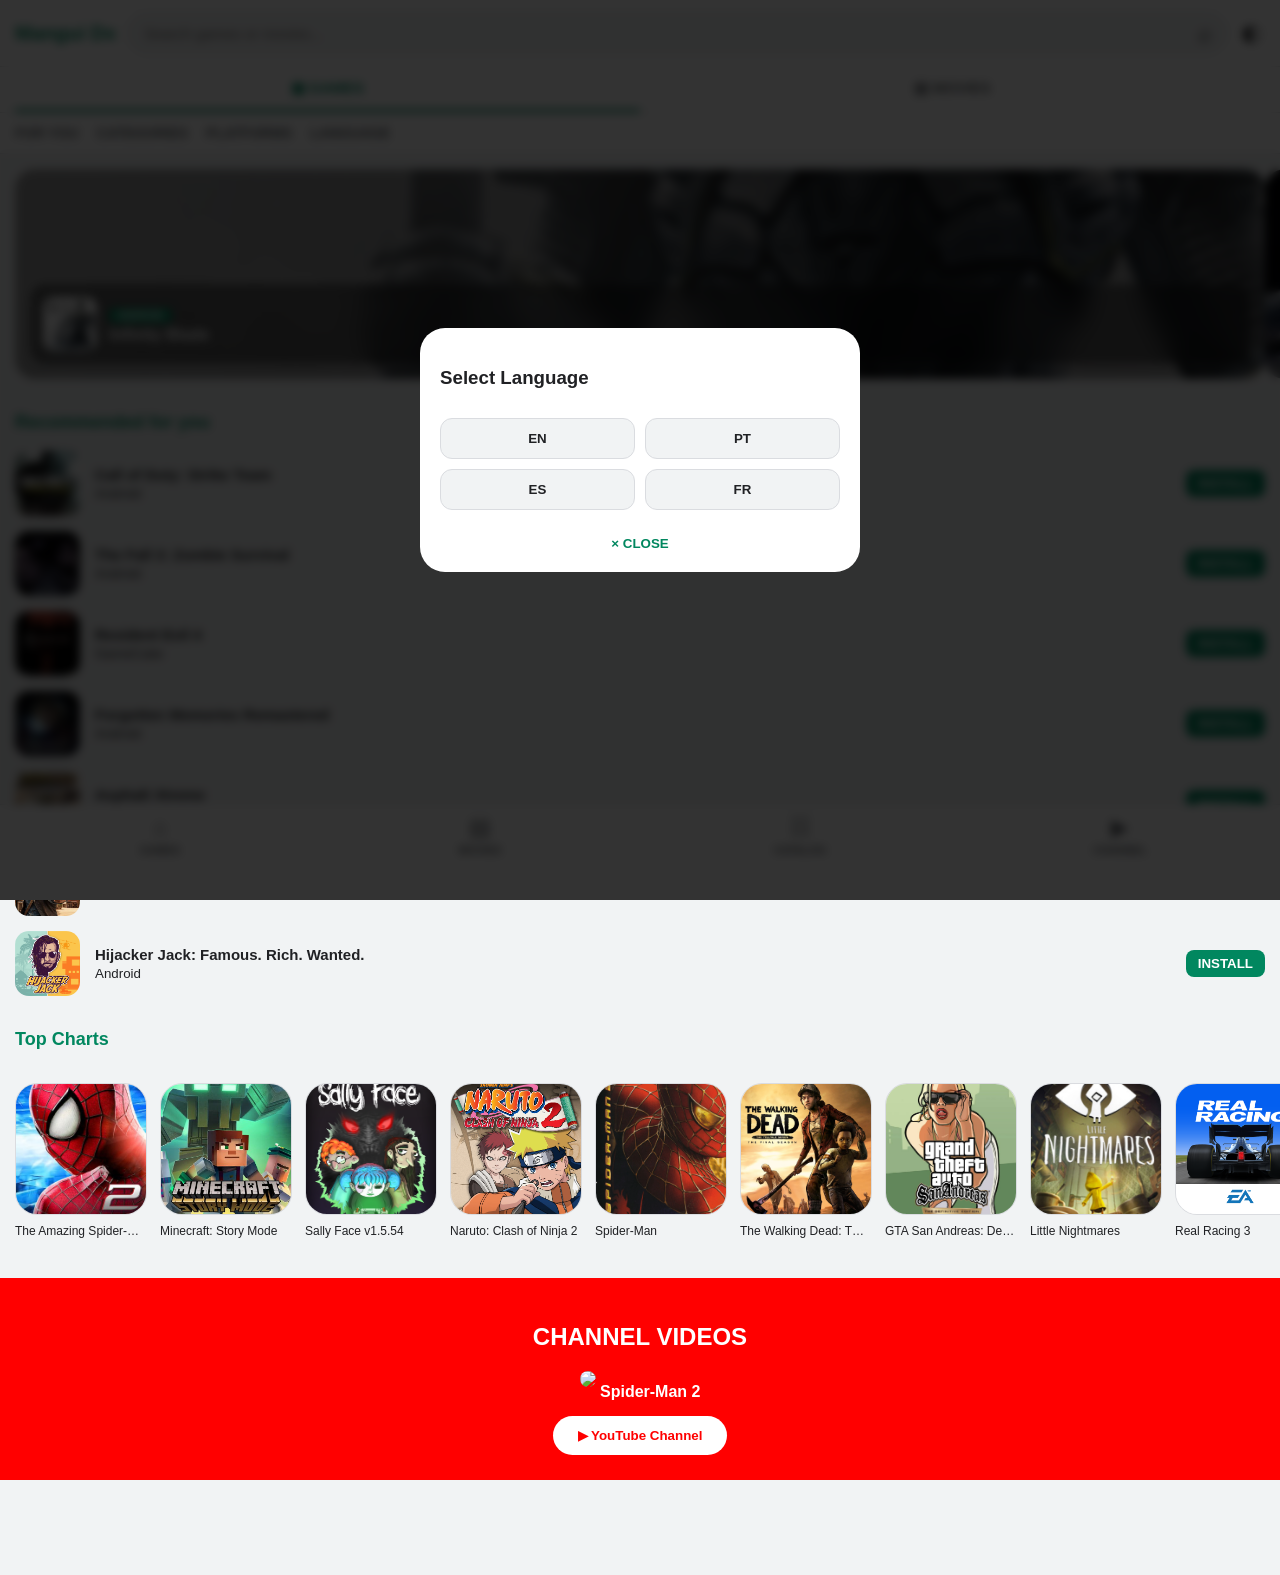
==== commit b8980624: "Add files via upload" ====
--- a/index.html
+++ b/index.html
@@ -1,530 +1,223 @@
-
 <!DOCTYPE html>
 <html lang="en">
 <head>
     <meta charset="UTF-8">
     <meta name="viewport" content="width=device-width, initial-scale=1.0">
-    <title>Mangui Dx - Games & Movies Hub</title>
+    <title>Mangui Dx Hub - Games & Movies</title>
 
     <style>
-        :root {
-            --bg: #ffffff;
-            --card: #ffffff;
-            --surface: #f1f3f4;
-            --border: #e0e0e0;
-            --text: #202124;
-            --subtext: #5f6368;
-            --accent: #0b57d0;
-            --chip-bg: #f8f9fa;
-            --chip-active-bg: #e8f0fe;
-            --chip-active-text: #0b57d0;
-            --badge-bg: #e8f0fe;
-            --badge-text: #1967d2;
-            --yt-red: #ff0000;
-        }
-
-        .dark-mode {
-            --bg: #121212;
-            --card: #1e1e1e;
-            --surface: #282828;
-            --border: #333333;
-            --text: #e8eaed;
-            --subtext: #9aa0a6;
-            --accent: #8ab4f8;
-            --chip-bg: #1e1e1e;
-            --chip-active-bg: #29384d;
-            --chip-active-text: #8ab4f8;
-            --badge-bg: #29384d;
-            --badge-text: #8ab4f8;
-        }
-
-        * {
-            box-sizing: border-box;
+        :root { 
+            --bg: #f1f3f4; 
+            --card: #ffffff; 
+            --border: #dadce0; 
+            --text: #202124; 
+            --green: #01875f; 
+            --yt-red: #ff0000; 
+            --accent: #01875f;
+        }
+
+        .dark-mode { 
+            --bg: #080a0c; 
+            --card: #111418; 
+            --border: #1e242b; 
+            --text: #ffffff; 
+            --green: #3b82f6; 
+            --accent: #3b82f6;
+        }
+        
+        body {
+            font-family: 'Roboto', sans-serif;
             margin: 0;
-            padding: 0;
-            font-family: -apple-system, BlinkMacSystemFont, "Segoe UI", Roboto, Arial, sans-serif;
-            -webkit-tap-highlight-color: transparent;
-        }
-
-        body {
+            padding-bottom: 95px;
             background: var(--bg);
             color: var(--text);
-            padding-bottom: 80px;
-            transition: background 0.2s, color 0.2s;
+            transition: 0.3s;
             overflow-x: hidden;
         }
 
-        /* SVG ICONS BASE */
-        .icon-svg {
-            display: inline-block;
-            width: 22px;
-            height: 22px;
-            fill: currentColor;
-            vertical-align: middle;
-        }
-
-        /* TOP APP BAR */
-        .top-bar {
-            display: flex;
+        header {
+            display: grid;
+            grid-template-columns: auto 1fr auto;
             align-items: center;
-            justify-content: space-between;
-            padding: 14px 16px;
+            padding: 12px 15px;
             background: var(--card);
             position: sticky;
             top: 0;
             z-index: 1000;
             border-bottom: 1px solid var(--border);
-        }
-
-        .brand {
-            font-size: 20px;
-            font-weight: 700;
-            color: var(--accent);
-            text-decoration: none;
-            cursor: pointer;
-        }
-
-        .icon-btn {
+            gap: 10px;
+        }
+
+        .search-box {
+            display: flex;
+            align-items: center;
+            background: var(--bg);
+            border-radius: 25px;
+            padding: 6px 15px;
+            border: 1px solid var(--border);
+        }
+
+        .search-box input {
+            width: 100%;
+            border: none;
+            background: none;
+            color: var(--text);
+            outline: none;
+            font-size: 15px;
+        }
+
+        .search-btn,
+        .theme-btn {
             background: none;
             border: none;
             color: var(--text);
             cursor: pointer;
-            padding: 6px;
-            border-radius: 50%;
             display: flex;
             align-items: center;
             justify-content: center;
         }
 
-        /* CATEGORY CHIPS */
-        .chips-container {
+        .search-btn {
+            font-size: 24px;
+            line-height: 1;
+            padding: 2px 0 2px 8px;
+        }
+
+        .theme-btn {
+            font-size: 22px;
+            padding: 4px;
+        }
+
+        /* TABS SELECTOR */
+        .type-tabs {
             display: flex;
-            gap: 8px;
-            padding: 10px 16px;
+            background: var(--card);
+            border-bottom: 1px solid var(--border);
+            padding: 0 15px;
+        }
+
+        .type-tab {
+            flex: 1;
+            text-align: center;
+            padding: 12px 0;
+            font-weight: bold;
+            font-size: 15px;
+            cursor: pointer;
+            border-bottom: 3px solid transparent;
+            color: #5f6368;
+        }
+
+        .type-tab.active {
+            color: var(--green);
+            border-bottom-color: var(--green);
+        }
+
+        .sub-nav {
+            display: flex;
+            gap: 18px;
+            padding: 12px 15px;
             background: var(--card);
             border-bottom: 1px solid var(--border);
             overflow-x: auto;
             scrollbar-width: none;
         }
 
-        .chips-container::-webkit-scrollbar {
-            display: none;
-        }
-
-        .chip {
-            padding: 7px 16px;
-            border-radius: 20px;
-            border: 1px solid var(--border);
-            background: var(--chip-bg);
-            color: var(--text);
-            font-size: 13px;
-            font-weight: 500;
+        .sub-item {
+            font-size: 14px;
+            font-weight: bold;
+            color: #5f6368;
             white-space: nowrap;
             cursor: pointer;
-            transition: all 0.2s;
-        }
-
-        .chip.active {
-            background: var(--chip-active-bg);
-            color: var(--chip-active-text);
-            border-color: var(--chip-active-text);
-            font-weight: 600;
-        }
-
-        /* FEATURED BANNER CARD */
+            text-transform: uppercase;
+        }
+
+        /* CAROUSEL */
         .carousel-wrap {
-            padding: 14px 16px;
+            padding: 15px;
+            overflow: hidden;
             position: relative;
-            overflow: hidden;
         }
 
         .carousel {
             display: flex;
-            transition: transform 0.4s ease-out;
-        }
-
-        .c-card {
+            transition: transform 0.5s ease-in-out;
+        }
+
+        .c-item {
             min-width: 100%;
-            background: var(--card);
-            border-radius: 18px;
+            position: relative;
+            border-radius: 20px;
             overflow: hidden;
-            border: 1px solid var(--border);
-            box-shadow: 0 2px 8px rgba(0,0,0,0.06);
+            height: 210px;
             cursor: pointer;
         }
 
-        .c-card-img-wrap {
-            position: relative;
-            height: 180px;
-            background-color: #2a2a2a;
-        }
-
-        .c-card-img {
+        .c-bg {
             width: 100%;
             height: 100%;
             object-fit: cover;
-            display: block;
-        }
-
-        .c-card-overlay-title {
+            filter: brightness(0.6);
+        }
+
+        .c-cartaz {
             position: absolute;
-            bottom: 12px;
-            left: 16px;
-            right: 16px;
-            color: #ffffff;
-            font-size: 18px;
-            font-weight: 700;
-            text-shadow: 0 2px 6px rgba(0,0,0,0.8);
-        }
-
-        .c-card-footer {
-            padding: 12px 16px;
+            bottom: 15px;
+            left: 15px;
+            right: 15px;
+            background: rgba(0, 0, 0, 0.4);
+            backdrop-filter: blur(12px);
+            padding: 12px;
+            border-radius: 15px;
             display: flex;
             align-items: center;
             gap: 12px;
-        }
-
-        .c-thumb {
-            width: 48px;
-            height: 48px;
-            border-radius: 12px;
+            border: 1px solid rgba(255,255,255,0.1);
+        }
+
+        .c-logo {
+            width: 50px;
+            height: 50px;
+            border-radius: 10px;
+            border: 2px solid #fff;
             object-fit: cover;
-            background-color: #444;
-        }
-
-        .c-meta {
-            flex: 1;
-            min-width: 0;
-        }
-
-        .c-meta h4 {
-            font-size: 15px;
-            font-weight: 600;
-            white-space: nowrap;
-            overflow: hidden;
-            text-overflow: ellipsis;
-        }
-
-        .c-meta p {
-            font-size: 12px;
-            color: var(--subtext);
-            margin-top: 2px;
-        }
-
-        .btn-action {
-            background: var(--accent);
-            color: #ffffff;
-            border: none;
-            padding: 8px 18px;
-            border-radius: 20px;
-            font-size: 13px;
-            font-weight: 600;
-            cursor: pointer;
-            white-space: nowrap;
-        }
-
-        /* SECTIONS & ROWS */
-        .section-wrap {
-            padding: 12px 16px;
-        }
-
-        .section-header {
-            display: flex;
-            align-items: center;
-            justify-content: space-between;
-            margin-bottom: 14px;
-        }
-
-        .section-title {
-            font-size: 18px;
-            font-weight: 700;
-        }
-
-        .section-arrow {
-            width: 32px;
-            height: 32px;
-            border-radius: 50%;
-            background: var(--surface);
-            border: none;
-            color: var(--text);
-            display: flex;
-            align-items: center;
-            justify-content: center;
-            cursor: pointer;
-        }
-
-        /* VERTICAL LIST (RECOMMENDED) */
-        .item-row {
-            display: flex;
-            align-items: center;
-            gap: 14px;
-            margin-bottom: 16px;
-            cursor: pointer;
-        }
-
-        .row-icon {
-            width: 62px;
-            height: 62px;
+        }
+
+        .c-plat {
+            background: var(--green);
+            color: #fff;
+            font-size: 10px;
+            padding: 2px 8px;
+            border-radius: 5px;
+            font-weight: bold;
+            text-transform: uppercase;
+            margin-bottom: 3px;
+            display: inline-block;
+        }
+
+        .c-title {
+            color: #fff;
+            font-size: 16px;
+            font-weight: bold;
+            display: block;
+        }
+
+        /* LISTS */
+        .pop-img {
+            width: 130px;
+            height: 130px;
+            border-radius: 22px;
+            object-fit: cover;
+            border: 1px solid var(--border);
+        }
+
+        .sug-img {
+            width: 65px;
+            height: 65px;
             border-radius: 14px;
             object-fit: cover;
-            background-color: #333;
-            border: 1px solid var(--border);
-        }
-
-        .row-info {
-            flex: 1;
-            min-width: 0;
-        }
-
-        .row-title {
-            font-size: 15px;
-            font-weight: 600;
-            white-space: nowrap;
-            overflow: hidden;
-            text-overflow: ellipsis;
-        }
-
-        .row-desc {
-            font-size: 12px;
-            color: var(--subtext);
-            margin-top: 3px;
-            white-space: nowrap;
-            overflow: hidden;
-            text-overflow: ellipsis;
-        }
-
-        .row-tags {
-            display: flex;
-            align-items: center;
-            gap: 8px;
-            margin-top: 4px;
-            font-size: 11px;
-            color: var(--subtext);
-        }
-
-        .badge-tag {
-            background: var(--badge-bg);
-            color: var(--badge-text);
-            padding: 2px 6px;
-            border-radius: 4px;
-            font-weight: 600;
-        }
-
-        /* HORIZONTAL SCROLLABLE LIST */
-        .horizontal-scroll-list {
-            display: flex;
-            gap: 14px;
-            overflow-x: auto;
-            scrollbar-width: none;
-            padding-bottom: 6px;
-        }
-
-        .horizontal-scroll-list::-webkit-scrollbar {
-            display: none;
-        }
-
-        .h-item-card {
-            min-width: 120px;
-            max-width: 120px;
-            cursor: pointer;
-            flex-shrink: 0;
-        }
-
-        .h-card-img {
-            width: 120px;
-            height: 120px;
-            border-radius: 18px;
-            object-fit: cover;
-            background-color: #333;
-            border: 1px solid var(--border);
-            display: block;
-        }
-
-        .h-card-title {
-            font-size: 13px;
-            font-weight: 600;
-            margin-top: 6px;
-            white-space: nowrap;
-            overflow: hidden;
-            text-overflow: ellipsis;
-        }
-
-        .h-card-sub {
-            font-size: 11px;
-            color: var(--subtext);
-            margin-top: 2px;
-            white-space: nowrap;
-            overflow: hidden;
-            text-overflow: ellipsis;
-        }
-
-        /* SEARCH VIEW / EXPLORE */
-        #search-view {
-            display: none;
-            padding: 16px;
-        }
-
-        .search-big-bar {
-            display: flex;
-            align-items: center;
-            background: var(--surface);
-            border-radius: 28px;
-            padding: 10px 18px;
-            border: 1px solid var(--border);
-            margin-bottom: 20px;
-            gap: 12px;
-        }
-
-        .search-big-bar input {
-            width: 100%;
-            border: none;
-            background: transparent;
-            color: var(--text);
-            outline: none;
-            font-size: 15px;
-        }
-
-        .explore-title {
-            font-size: 18px;
-            font-weight: 700;
-            margin-bottom: 14px;
-        }
-
-        .genre-grid {
-            display: grid;
-            grid-template-columns: 1fr 1fr;
-            gap: 10px;
-            margin-bottom: 24px;
-        }
-
-        .genre-card {
-            display: flex;
-            align-items: center;
-            justify-content: space-between;
-            background: var(--surface);
-            padding: 14px 16px;
-            border-radius: 14px;
-            border: 1px solid var(--border);
-            cursor: pointer;
-            transition: 0.2s;
-        }
-
-        .genre-card span {
-            font-size: 14px;
-            font-weight: 600;
-        }
-
-        .genre-card svg {
-            width: 28px;
-            height: 28px;
-        }
-
-        /* ME / PROFILE VIEW (EXACTLY AS SCREENSHOT) */
-        #me-view {
-            display: none;
-            padding: 20px 16px;
-        }
-
-        .profile-header-card {
-            display: flex;
-            align-items: center;
-            gap: 16px;
-            padding: 16px;
-            background: var(--card);
-            border-radius: 20px;
-            border: 1px solid var(--border);
-            cursor: pointer;
-            margin-bottom: 20px;
-            box-shadow: 0 2px 8px rgba(0,0,0,0.04);
-        }
-
-        .profile-avatar {
-            width: 64px;
-            height: 64px;
-            border-radius: 50%;
-            object-fit: cover;
-            border: 2px solid var(--accent);
-            background-color: #222;
-        }
-
-        .profile-meta {
-            flex: 1;
-            min-width: 0;
-        }
-
-        .profile-name {
-            font-size: 20px;
-            font-weight: 700;
-            color: var(--text);
-            display: block;
-        }
-
-        .profile-subtext {
-            font-size: 13px;
-            color: var(--subtext);
-            margin-top: 4px;
-            display: flex;
-            align-items: center;
-            gap: 6px;
-        }
-
-        .profile-subtext svg {
-            width: 14px;
-            height: 14px;
-            fill: var(--subtext);
-        }
-
-        .profile-menu-list {
-            display: flex;
-            flex-direction: column;
-            gap: 10px;
-        }
-
-        .profile-menu-item {
-            display: flex;
-            align-items: center;
-            justify-content: space-between;
-            background: var(--surface);
-            padding: 16px;
-            border-radius: 16px;
-            border: 1px solid var(--border);
-            cursor: pointer;
-            font-size: 15px;
-            font-weight: 600;
-        }
-
-        .profile-menu-item-left {
-            display: flex;
-            align-items: center;
-            gap: 14px;
-        }
-
-        /* YOUTUBE SECTION */
-        .yt-section {
-            background: var(--surface);
-            border-top: 1px solid var(--border);
-            border-bottom: 1px solid var(--border);
-            padding: 24px 16px;
-            margin: 20px 0;
-            text-align: center;
-        }
-
-        .yt-btn {
-            background: var(--yt-red);
-            color: #ffffff;
-            border: none;
-            padding: 10px 24px;
-            border-radius: 24px;
-            font-size: 14px;
-            font-weight: 600;
-            cursor: pointer;
-            margin-top: 12px;
-            display: inline-flex;
-            align-items: center;
-            gap: 8px;
-        }
-
-        /* MODALS & OVERLAYS */
+        }
+
+        /* POPUPS */
         .overlay {
             display: none;
             position: fixed;
@@ -532,8 +225,8 @@
             left: 0;
             width: 100%;
             height: 100%;
-            background: rgba(0,0,0,0.65);
-            z-index: 99999;
+            background: rgba(0,0,0,0.8);
+            z-index: 5000;
             align-items: center;
             justify-content: center;
             backdrop-filter: blur(5px);
@@ -542,684 +235,763 @@
         .modal {
             background: var(--card);
             width: 90%;
-            max-width: 380px;
-            border-radius: 24px;
-            padding: 22px;
-            max-height: 85vh;
+            max-width: 400px;
+            border-radius: 25px;
+            padding: 20px;
+            max-height: 80vh;
             display: flex;
             flex-direction: column;
-            box-shadow: 0 10px 30px rgba(0,0,0,0.25);
         }
 
         .grid-options {
             display: grid;
             grid-template-columns: 1fr 1fr;
-            gap: 12px;
-            margin: 18px 0;
+            gap: 10px;
+            overflow-y: auto;
+            padding: 10px 0;
         }
 
         .opt-btn {
-            padding: 14px;
-            border-radius: 14px;
+            padding: 12px;
+            border-radius: 12px;
             border: 1px solid var(--border);
-            background: var(--surface);
+            background: var(--bg);
             color: var(--text);
-            font-size: 14px;
-            font-weight: 600;
+            font-weight: bold;
             cursor: pointer;
+            text-transform: capitalize;
+        }
+
+        /* RESULTS GRID */
+        .results-list {
+            overflow-y: auto;
+            flex: 1;
+            text-align: left;
+        }
+
+        .res-item {
+            display: flex;
+            align-items: center;
+            gap: 15px;
+            margin-bottom: 15px;
+            cursor: pointer;
+        }
+
+        .yt-section {
+            background: var(--yt-red);
+            padding: 25px 15px;
+            margin-top: 25px;
+            color: #fff;
             text-align: center;
         }
 
-        .opt-btn:hover {
-            background: var(--chip-active-bg);
-            border-color: var(--accent);
+        .btn-yt {
+            background: #fff;
+            color: var(--yt-red);
+            border: none;
+            padding: 12px 25px;
+            border-radius: 30px;
+            font-weight: bold;
+            cursor: pointer;
+            margin-top: 15px;
         }
 
         /* BOTTOM NAVIGATION */
         .bottom-nav {
             position: fixed;
             bottom: 0;
-            left: 0;
-            right: 0;
-            height: 64px;
+            width: 100%;
             background: var(--card);
-            border-top: 1px solid var(--border);
             display: flex;
             justify-content: space-around;
-            align-items: center;
+            padding: 10px 0;
+            border-top: 1px solid var(--border);
+            height: 75px;
             z-index: 1000;
         }
 
-        .b-nav-item {
+        .b-btn {
             background: none;
             border: none;
-            color: var(--subtext);
+            color: #5f6368;
             font-size: 11px;
-            font-weight: 600;
+            font-weight: bold;
             flex: 1;
             display: flex;
             flex-direction: column;
             align-items: center;
-            gap: 4px;
+            gap: 5px;
             cursor: pointer;
         }
 
-        .b-nav-item.active {
-            color: var(--accent);
-        }
-
-        .b-nav-item svg {
-            width: 22px;
-            height: 22px;
-            fill: currentColor;
-        }
-
-        /* GOOGLE TRANSLATE STYLING */
-        .goog-te-banner-frame.skiptranslate, 
-        .goog-te-gadget-icon, 
-        #goog-gt-tt { 
-            display: none !important; 
-        }
-        body { 
-            top: 0px !important; 
-        }
+        .b-btn span {
+            font-size: 23px;
+            line-height: 1;
+            font-weight: normal;
+        }
+
         #google_translate_element {
-            display: none;
+            display: none !important;
         }
     </style>
 </head>
 
 <body onload="initializeApp()">
 
- 
-    <!-- TOP HEADER -->
-    <header class="top-bar">
-        <span class="brand" onclick="showHomeScreen('games')">Mangui Dx</span>
-
-        <div style="display:flex; gap:6px;">
-            <button class="icon-btn" onclick="document.body.classList.toggle('dark-mode')" title="Toggle Theme">
-                <svg class="icon-svg" viewBox="0 0 24 24">
-                    <path d="M12 3c-4.97 0-9 4.03-9 9s4.03 9 9 9 9-4.03 9-9c0-.46-.04-.92-.1-1.36-.98 1.37-2.58 2.26-4.4 2.26-2.98 0-5.4-2.42-5.4-5.4 0-1.81.89-3.42 2.26-4.4-.44-.06-.9-.1-1.36-.1z"/>
-                </svg>
+    <!-- HEADER -->
+    <header>
+
+        <b style="color:var(--green); font-size:20px;">
+            Mangui Dx
+        </b>
+
+        <div class="search-box">
+            <input
+                type="text"
+                id="top-search"
+                placeholder="Search games or movies..."
+                onkeypress="if(event.key==='Enter') search(this.value)"
+            >
+
+            <button
+                class="search-btn"
+                onclick="search(document.getElementById('top-search').value)"
+                aria-label="Search"
+            >⌕</button>
+        </div>
+
+        <button
+            class="theme-btn"
+            onclick="document.body.classList.toggle('dark-mode')"
+            aria-label="Toggle dark mode"
+        >◐</button>
+
+    </header>
+
+    <!-- NAVIGATION TABS -->
+    <div class="type-tabs">
+
+        <div
+            class="type-tab active"
+            id="tab-games"
+            onclick="switchSection('games')"
+        >
+            ▣ GAMES
+        </div>
+
+        <div
+            class="type-tab"
+            id="tab-movies"
+            onclick="switchSection('movies')"
+        >
+            ▤ MOVIES
+        </div>
+
+    </div>
+
+    <!-- SUB NAVIGATION -->
+    <nav class="sub-nav">
+
+        <span
+            class="sub-item"
+            onclick="renderSection()"
+        >
+            For You
+        </span>
+
+        <span
+            class="sub-item"
+            onclick="showFilter('category')"
+        >
+            Categories
+        </span>
+
+        <span
+            class="sub-item"
+            id="filter-platform-btn"
+            onclick="showFilter('platform')"
+        >
+            Platforms
+        </span>
+
+        <span
+            class="sub-item"
+            onclick="openLanguages()"
+        >
+            Language
+        </span>
+
+    </nav>
+
+    <!-- CAROUSEL -->
+    <div class="carousel-wrap">
+        <div class="carousel" id="slider"></div>
+    </div>
+
+    <!-- RECOMMENDED -->
+    <h3
+        style="padding:0 15px; font-size:18px; color:var(--green);"
+        id="sec-title-rec"
+    >
+        Recommended for you
+    </h3>
+
+    <div
+        id="main-list"
+        style="padding:0 15px;"
+    ></div>
+
+    <!-- TOP CHARTS -->
+    <h3
+        style="padding:15px; font-size:18px; color:var(--green);"
+        id="sec-title-pop"
+    >
+        Top Charts
+    </h3>
+
+    <div
+        style="display:flex; overflow-x:auto; padding:0 15px 15px 15px; gap:15px; scrollbar-width:none;"
+        id="pop-list"
+    ></div>
+
+    <!-- RESULTS POPUP -->
+    <div id="res-popup" class="overlay">
+
+        <div class="modal">
+
+            <h3 id="res-title">Results</h3>
+
+            <div
+                id="res-content"
+                class="results-list"
+            ></div>
+
+            <button
+                onclick="closePopups()"
+                style="margin-top:15px; color:var(--green); border:none; background:none; font-weight:bold; cursor:pointer;"
+            >
+                × CLOSE
             </button>
-            <button class="icon-btn" onclick="openLanguages()" title="Language">
-                <svg class="icon-svg" viewBox="0 0 24 24">
-                    <path d="M12 2C6.48 2 2 6.48 2 12s4.48 10 10 10 10-4.48 10-10S17.52 2 12 2zm-1 17.93c-3.95-.49-7-3.85-7-7.93 0-.62.08-1.21.21-1.79L9 15v1c0 1.1.9 2 2 2v1.93zm6.9-2.54c-.26-.81-1-1.39-1.9-1.39h-1v-3c0-.55-.45-1-1-1H8v-2h2c.55 0 1-.45 1-1V7h2c1.1 0 2-.9 2-2v-.41c2.93 1.19 5 4.06 5 7.41 0 2.08-.8 3.97-2.1 5.39z"/>
-                </svg>
-            </button>
-        </div>
-    </header>
-
-    <!-- 1. MAIN FEED (GAMES / MOVIES) -->
-    <div id="home-view">
-        <nav class="chips-container">
-            <button class="chip active" id="chip-games" onclick="switchSection('games')">Games</button>
-            <button class="chip" id="chip-movies" onclick="switchSection('movies')">Movies</button>
-            <button class="chip" id="chip-platform" onclick="showFilter('platform')">Leaderboards</button>
-            <button class="chip" onclick="showFilter('quality')">Premium</button>
-            <button class="chip" onclick="openLanguages()">Language</button>
-        </nav>
-
-        <!-- FEATURED HERO BANNER -->
-        <div class="carousel-wrap">
-            <div class="carousel" id="slider"></div>
-        </div>
-
-        <!-- RECOMMENDED SECTION (VERTICAL) -->
-        <section class="section-wrap">
-            <div class="section-header">
-                <h3 class="section-title" id="sec-title-rec">Recommended for you</h3>
-                <button class="section-arrow" onclick="openResults('Recommended', getCurrentList())">
-                    <svg class="icon-svg" style="width:16px; height:16px;" viewBox="0 0 24 24">
-                        <path d="M8.59 16.59L13.17 12 8.59 7.41 10 6l6 6-6 6-1.41-1.41z"/>
-                    </svg>
-                </button>
-            </div>
-            <div id="main-list"></div>
-        </section>
-
-        <!-- NON-STOP ACTION (HORIZONTAL) -->
-        <section class="section-wrap">
-            <div class="section-header">
-                <h3 class="section-title" id="sec-title-sec">Non-stop action</h3>
-                <button class="section-arrow" onclick="openResults('All Items', getCurrentList())">
-                    <svg class="icon-svg" style="width:16px; height:16px;" viewBox="0 0 24 24">
-                        <path d="M8.59 16.59L13.17 12 8.59 7.41 10 6l6 6-6 6-1.41-1.41z"/>
-                    </svg>
-                </button>
-            </div>
-            <div class="horizontal-scroll-list" id="secondary-list"></div>
-        </section>
-
-        <!-- YOUTUBE SECTION -->
-        <div class="yt-section">
-            <h3 style="font-size:16px;">CHANNEL VIDEOS</h3>
-            <div id="yt-content" style="margin-top:12px;"></div>
-            <button class="yt-btn" onclick="window.open('https://youtube.com/@manguidx')">
-                <svg class="icon-svg" viewBox="0 0 24 24" style="fill:#ffffff; width:18px; height:18px;">
-                    <path d="M8 5v14l11-7z"/>
-                </svg>
-                Mangui Dx Channel
-            </button>
+
         </div>
     </div>
 
-    <!-- 2. SEARCH & EXPLORE VIEW -->
-    <div id="search-view">
-        <div class="search-big-bar">
-            <svg class="icon-svg" viewBox="0 0 24 24" style="fill:var(--subtext);">
-                <path d="M15.5 14h-.79l-.28-.27C15.41 12.59 16 11.11 16 9.5 16 5.91 13.09 3 9.5 3S3 5.91 3 9.5 5.91 16 9.5 16c1.61 0 3.09-.59 4.23-1.57l.27.28v.79l5 4.99L20.49 19l-4.99-5zm-6 0C7.01 14 5 11.99 5 9.5S7.01 5 9.5 5 14 7.01 14 9.5 11.99 14 9.5 14z"/>
-            </svg>
-            <input
-                type="text"
-                id="explore-search-input"
-                placeholder="Search Movies & games"
-                onkeypress="if(event.key==='Enter') search(this.value)"
+    <!-- LANGUAGE POPUP -->
+    <div id="lang-popup" class="overlay">
+
+        <div class="modal">
+
+            <h3>Select Language</h3>
+
+            <div class="grid-options">
+
+                <button
+                    class="opt-btn"
+                    onclick="setLang('en')"
+                >
+                    EN
+                </button>
+
+                <button
+                    class="opt-btn"
+                    onclick="setLang('pt')"
+                >
+                    PT
+                </button>
+
+                <button
+                    class="opt-btn"
+                    onclick="setLang('es')"
+                >
+                    ES
+                </button>
+
+                <button
+                    class="opt-btn"
+                    onclick="setLang('fr')"
+                >
+                    FR
+                </button>
+
+            </div>
+
+            <button
+                onclick="closePopups()"
+                style="margin-top:15px; color:var(--green); border:none; background:none; font-weight:bold; cursor:pointer;"
             >
-        </div>
-
-        <h3 class="explore-title">Explore games</h3>
-        <div class="genre-grid">
-            <div class="genre-card" onclick="filterBy('category', 'Action')">
-                <span>Action</span>
-                <svg viewBox="0 0 24 24" fill="#e53935"><path d="M21 16.5c0-.83-.67-1.5-1.5-1.5H16l-3-6H9l-1 2H5c-1.1 0-2 .9-2 2v2h18v-1.5zm-8-3l1.5 3H7.5l1-2H13z"/></svg>
-            </div>
-            <div class="genre-card" onclick="filterBy('category', 'Simulation')">
-                <span>Simulation</span>
-                <svg viewBox="0 0 24 24" fill="#43a047"><path d="M12 2C6.48 2 2 6.48 2 12s4.48 10 10 10 10-4.48 10-10S17.52 2 12 2zm0 18c-4.41 0-8-3.59-8-8s3.59-8 8-8 8 3.59 8 8-3.59 8-8 8zm-1-13h2v6h-2zm0 8h2v2h-2z"/></svg>
-            </div>
-            <div class="genre-card" onclick="filterBy('category', 'Puzzle')">
-                <span>Puzzle</span>
-                <svg viewBox="0 0 24 24" fill="#1e88e5"><path d="M20.5 11H19V7c0-1.1-.9-2-2-2h-4V3.5C13 2.12 11.88 1 10.5 1S8 2.12 8 3.5V5H4c-1.1 0-1.99.9-1.99 2v3.8H3.5c1.49 0 2.7 1.21 2.7 2.7s-1.21 2.7-2.7 2.7H2V20c0 1.1.9 2 2 2h3.8v-1.5c0-1.49 1.21-2.7 2.7-2.7 1.49 0 2.7 1.21 2.7 2.7V22H17c1.1 0 2-.9 2-2v-4h1.5c1.38 0 2.5-1.12 2.5-2.5s-1.12-2.5-2.5-2.5z"/></svg>
-            </div>
-            <div class="genre-card" onclick="filterBy('category', 'Adventure')">
-                <span>Adventure</span>
-                <svg viewBox="0 0 24 24" fill="#fb8c00"><path d="M12 2C6.48 2 2 6.48 2 12s4.48 10 10 10 10-4.48 10-10S17.52 2 12 2zm1.41 16.09l-3.5-3.5 1.41-1.41 2.09 2.09 5.09-5.09 1.41 1.41-6.5 6.5z"/></svg>
-            </div>
-            <div class="genre-card" onclick="filterBy('category', 'Racing')">
-                <span>Racing</span>
-                <svg viewBox="0 0 24 24" fill="#8e24aa"><path d="M14.4 6L14 4H5v17h2v-7h5.6l.4 2h7V6z"/></svg>
-            </div>
-            <div class="genre-card" onclick="filterBy('category', 'RPG')">
-                <span>RPG</span>
-                <svg viewBox="0 0 24 24" fill="#039be5"><path d="M6.92 5h10.16L12 1 6.92 5zm-.4 2L2 14.6V21h4.6l6.6-6.6-6.68-7.4zm11 0l-6.68 7.4 6.6 6.6H22v-6.4L17.52 7z"/></svg>
-            </div>
-            <div class="genre-card" onclick="filterBy('category', 'Strategy')">
-                <span>Strategy</span>
-                <svg viewBox="0 0 24 24" fill="#00897b"><path d="M19 3H5c-1.1 0-2 .9-2 2v14c0 1.1.9 2 2 2h14c1.1 0 2-.9 2-2V5c0-1.1-.9-2-2-2zm-7 14l-5-5 1.41-1.41L12 14.17l7.59-7.59L21 8l-9 9z"/></svg>
-            </div>
-            <div class="genre-card" onclick="filterBy('category', 'Sports')">
-                <span>Sports</span>
-                <svg viewBox="0 0 24 24" fill="#d81b60"><path d="M12 2C6.48 2 2 6.48 2 12s4.48 10 10 10 10-4.48 10-10S17.52 2 12 2zm0 18c-4.41 0-8-3.59-8-8s3.59-8 8-8 8 3.59 8 8-3.59 8-8 8z"/></svg>
-            </div>
-            <div class="genre-card" onclick="filterBy('category', 'Cards')">
-                <span>Cards</span>
-                <svg viewBox="0 0 24 24" fill="#ec407a"><path d="M19 3H5c-1.1 0-2 .9-2 2v14c0 1.1.9 2 2 2h14c1.1 0 2-.9 2-2V5c0-1.1-.9-2-2-2zm-7 11.5L8.5 10 12 5.5 15.5 10 12 14.5z"/></svg>
-            </div>
-            <div class="genre-card" onclick="filterBy('category', 'Board')">
-                <span>Board</span>
-                <svg viewBox="0 0 24 24" fill="#2e7d32"><path d="M19 3H5c-1.1 0-2 .9-2 2v14c0 1.1.9 2 2 2h14c1.1 0 2-.9 2-2V5c0-1.1-.9-2-2-2zm-8 14H7v-4h4v4zm0-6H7V7h4v4zm6 6h-4v-4h4v4zm0-6h-4V7h4v4z"/></svg>
-            </div>
-        </div>
-
-        <h3 class="explore-title">Suggested for you</h3>
-        <div id="explore-suggested-list"></div>
-    </div>
-
-    <!-- 3. ME / PROFILE VIEW (EXACTLY AS SCREENSHOT) -->
-    <div id="me-view">
-        <div class="profile-header-card" onclick="window.open('https://youtube.com/@manguidx')">
-            <img src="https://yt3.googleusercontent.com/ytc/AIdro_k..." onerror="this.src='data:image/svg+xml;utf8,<svg xmlns=\'http://www.w3.org/2000/svg\' width=\'64\' height=\'64\' viewBox=\'0 0 24 24\' fill=\'%230b57d0\'><circle cx=\'12\' cy=\'12\' r=\'12\' fill=\'%23e8f0fe\'/><path d=\'M12 12c2.21 0 4-1.79 4-4s-1.79-4-4-4-4 1.79-4 4 1.79 4 4 4zm0 2c-2.67 0-8 1.34-8 4v2h16v-2c0-2.66-5.33-4-8-4z\' fill=\'%230b57d0\'/></svg>'" class="profile-avatar" alt="Mangui Dx">
-            <div class="profile-meta">
-                <span class="profile-name">Mangui Dx</span>
-                <div class="profile-subtext">
-                    <span>@manguidx • View channel</span>
-                    <svg viewBox="0 0 24 24"><path d="M8.59 16.59L13.17 12 8.59 7.41 10 6l6 6-6 6-1.41-1.41z"/></svg>
-                </div>
-            </div>
-        </div>
-
-        <div class="profile-menu-list">
-            <div class="profile-menu-item" onclick="openLanguages()">
-                <div class="profile-menu-item-left">
-                    <svg class="icon-svg" viewBox="0 0 24 24" style="fill:var(--accent);">
-                        <path d="M12 2C6.48 2 2 6.48 2 12s4.48 10 10 10 10-4.48 10-10S17.52 2 12 2zm-1 17.93c-3.95-.49-7-3.85-7-7.93 0-.62.08-1.21.21-1.79L9 15v1c0 1.1.9 2 2 2v1.93zm6.9-2.54c-.26-.81-1-1.39-1.9-1.39h-1v-3c0-.55-.45-1-1-1H8v-2h2c.55 0 1-.45 1-1V7h2c1.1 0 2-.9 2-2v-.41c2.93 1.19 5 4.06 5 7.41 0 2.08-.8 3.97-2.1 5.39z"/>
-                    </svg>
-                    <span>Change Language</span>
-                </div>
-                <svg class="icon-svg" style="width:16px; height:16px;" viewBox="0 0 24 24"><path d="M8.59 16.59L13.17 12 8.59 7.41 10 6l6 6-6 6-1.41-1.41z"/></svg>
-            </div>
-
-            <div class="profile-menu-item" onclick="document.body.classList.toggle('dark-mode')">
-                <div class="profile-menu-item-left">
-                    <svg class="icon-svg" viewBox="0 0 24 24" style="fill:var(--accent);">
-                        <path d="M12 3c-4.97 0-9 4.03-9 9s4.03 9 9 9 9-4.03 9-9c0-.46-.04-.92-.1-1.36-.98 1.37-2.58 2.26-4.4 2.26-2.98 0-5.4-2.42-5.4-5.4 0-1.81.89-3.42 2.26-4.4-.44-.06-.9-.1-1.36-.1z"/>
-                    </svg>
-                    <span>Dark / Light Mode</span>
-                </div>
-                <svg class="icon-svg" style="width:16px; height:16px;" viewBox="0 0 24 24"><path d="M8.59 16.59L13.17 12 8.59 7.41 10 6l6 6-6 6-1.41-1.41z"/></svg>
-            </div>
-
-            <div class="profile-menu-item" onclick="window.open('https://youtube.com/@manguidx')">
-                <div class="profile-menu-item-left">
-                    <svg class="icon-svg" viewBox="0 0 24 24" style="fill:var(--yt-red);">
-                        <path d="M8 5v14l11-7z"/>
-                    </svg>
-                    <span>Visit YouTube Channel</span>
-                </div>
-                <svg class="icon-svg" style="width:16px; height:16px;" viewBox="0 0 24 24"><path d="M8.59 16.59L13.17 12 8.59 7.41 10 6l6 6-6 6-1.41-1.41z"/></svg>
-            </div>
+                × CLOSE
+            </button>
+
         </div>
     </div>
 
-    <!-- LANGUAGE SELECTION MODAL -->
-    <div id="lang-popup" class="overlay">
-        <div class="modal">
-            <h3 style="font-size:18px; font-weight:700;">Select Language</h3>
-            <p style="font-size:12px; color:var(--subtext); margin-top:4px;">Choose your preferred language</p>
-            <div class="grid-options">
-                <button class="opt-btn" onclick="translatePage('en')">English</button>
-                <button class="opt-btn" onclick="translatePage('pt')">Português</button>
-                <button class="opt-btn" onclick="translatePage('es')">Español</button>
-                <button class="opt-btn" onclick="translatePage('fr')">Français</button>
-            </div>
-            <button onclick="closePopups()" style="color:var(--accent); border:none; background:none; font-weight:bold; cursor:pointer; align-self:flex-end; padding:8px 0;">
-                CLOSE
-            </button>
-        </div>
+    <!-- YOUTUBE SECTION -->
+    <div class="yt-section">
+
+        <h2>CHANNEL VIDEOS</h2>
+
+        <div id="yt-content"></div>
+
+        <button
+            class="btn-yt"
+            onclick="window.open('https://youtube.com/@manguidx')"
+        >
+            ▶ YouTube Channel
+        </button>
+
     </div>
 
-    <!-- RESULTS MODAL -->
-    <div id="res-popup" class="overlay">
-        <div class="modal">
-            <h3 id="res-title" style="font-size:18px;">Results</h3>
-            <div id="res-content" style="overflow-y:auto; flex:1; margin:14px 0;"></div>
-            <button onclick="closePopups()" style="color:var(--accent); border:none; background:none; font-weight:bold; cursor:pointer; align-self:flex-end; padding:8px 0;">
-                CLOSE
-            </button>
-        </div>
-    </div>
-
-    <!-- BOTTOM NAVIGATION (SVGs ONLY) -->
+    <!-- BOTTOM NAVIGATION -->
     <nav class="bottom-nav">
-        <button class="b-nav-item active" id="btn-nav-games" onclick="showHomeScreen('games')">
-            <svg viewBox="0 0 24 24">
-                <path d="M21 6H3c-1.1 0-2 .9-2 2v8c0 1.1.9 2 2 2h18c1.1 0 2-.9 2-2V8c0-1.1-.9-2-2-2zm-10 7H9v2H8v-2H6v-1h2v-2h1v2h2v1zm4.5 1.5c-.83 0-1.5-.67-1.5-1.5s.67-1.5 1.5-1.5 1.5.67 1.5 1.5-.67 1.5-1.5 1.5zm3-3c-.83 0-1.5-.67-1.5-1.5S17.67 9 18.5 9s1.5.67 1.5 1.5-.67 1.5-1.5 1.5z"/>
-            </svg>
-            Games
+
+        <button
+            class="b-btn"
+            onclick="switchSection('games')"
+        >
+            <span>⌂</span>
+            GAMES
         </button>
-        <button class="b-nav-item" id="btn-nav-movies" onclick="showHomeScreen('movies')">
-            <svg viewBox="0 0 24 24">
-                <path d="M18 4l2 4h-3l-2-4h-2l2 4h-3l-2-4H8l2 4H7L5 4H4c-1.1 0-1.99.9-1.99 2L2 18c0 1.1.9 2 2 2h16c1.1 0 2-.9 2-2V4h-4z"/>
-            </svg>
-            Movies 
+
+        <button
+            class="b-btn"
+            onclick="switchSection('movies')"
+        >
+            <span>▤</span>
+            MOVIES
         </button>
-        <button class="b-nav-item" id="btn-nav-search" onclick="showSearchView()">
-            <svg viewBox="0 0 24 24">
-                <path d="M15.5 14h-.79l-.28-.27C15.41 12.59 16 11.11 16 9.5 16 5.91 13.09 3 9.5 3S3 5.91 3 9.5 5.91 16 9.5 16c1.61 0 3.09-.59 4.23-1.57l.27.28v.79l5 4.99L20.49 19l-4.99-5zm-6 0C7.01 14 5 11.99 5 9.5S7.01 5 9.5 5 14 7.01 14 9.5 11.99 14 9.5 14z"/>
-            </svg>
-            Search
+
+        <button
+            class="b-btn"
+            onclick="openResults('Catalog', getCurrentList())"
+        >
+            <span>☷</span>
+            CATALOG
         </button>
-        <button class="b-nav-item" id="btn-nav-me" onclick="showMeView()">
-            <svg viewBox="0 0 24 24">
-                <path d="M12 12c2.21 0 4-1.79 4-4s-1.79-4-4-4-4 1.79-4 4 1.79 4 4 4zm0 2c-2.67 0-8 1.34-8 4v2h16v-2c0-2.66-5.33-4-8-4z"/>
-            </svg>
-            Me
+
+        <button
+            class="b-btn"
+            onclick="window.open('https://youtube.com/@manguidx')"
+        >
+            <span>▶</span>
+            CHANNEL
         </button>
+
     </nav>
 
-    <!-- HIDDEN GOOGLE TRANSLATE CONTAINER -->
     <div id="google_translate_element"></div>
 
     <!-- DATA SCRIPTS -->
     <script src="jogos.js"></script>
     <script src="filmes.js"></script>
 
-    <!-- GOOGLE TRANSLATE API -->
-    <script type="text/javascript">
-        function googleTranslateElementInit() {
-            new google.translate.TranslateElement({
-                pageLanguage: 'en',
-                autoDisplay: false
-            }, 'google_translate_element');
-        }
-    </script>
-    <script type="text/javascript" src="//translate.google.com/translate_a/element.js?cb=googleTranslateElementInit"></script>
-
     <script>
+
         let sIdx = 0;
         let sliderInterval;
         let currentSection = 'games';
 
-        const channelVideos = [
-            { id: "CtvMlBuVnuY", title: "Spider-Man 2" },
-            { id: "m3ZYASNe2mE", title: "Cars Fast" },
-            { id: "AOpGdgE4yVA", title: "Oddworld" }
+        const canalVids = [
+            {id: "CtvMlBuVnuY", t: "Spider-Man 2"}, 
+            {id: "m3ZYASNe2mE", t: "Cars Fast"}, 
+            {id: "AOpGdgE4yVA", t: "Oddworld"}
         ];
 
-        function changeYTVideo() {
-            const ytBox = document.getElementById('yt-content');
-            if (!ytBox || channelVideos.length === 0) return;
-            const vid = channelVideos[Math.floor(Math.random() * channelVideos.length)];
-            ytBox.innerHTML = `
-                <p style="font-size:13px; margin-bottom:8px; color:var(--subtext);">${vid.title}</p>
-                <iframe style="width:100%; max-width:360px; height:190px; border-radius:12px; border:none;" 
-                    src="https://www.youtube.com/embed/${vid.id}"></iframe>
-            `;
-        }
-
-        function getItemTitle(item) {
-            return item.title || item.nome || item.titulo || item.name || 'Untitled';
-        }
-
-        function getItemImage(item) {
-            return item.image || item.img || item.capa || item.foto || item.thumbnail || '';
-        }
-
-        function getItemDesc(item) {
-            return item.description || item.desc || item.descricao || item.category || item.categoria || item.genre || item.platform || '';
-        }
-
-        function getItemTag(item) {
-            return item.platform || item.plataforma || item.quality || item.qualidade || item.category || item.categoria || 'HD';
-        }
-
-        function getItemId(item) {
-            return item.id !== undefined ? item.id : '';
-        }
-
         function getCurrentList() {
+
             if (currentSection === 'movies') {
-                if (typeof movies !== 'undefined' && Array.isArray(movies)) return movies;
-                if (typeof filmes !== 'undefined' && Array.isArray(filmes)) return filmes;
-                return [];
+                return (typeof movies !== 'undefined') ? movies : [];
             }
-            if (typeof games !== 'undefined' && Array.isArray(games)) return games;
-            if (typeof jogos !== 'undefined' && Array.isArray(jogos)) return jogos;
-            return [];
+
+            return (typeof games !== 'undefined') ? games : [];
         }
 
         function getDestinationUrl(item) {
-            const id = getItemId(item);
+
             return currentSection === 'movies'
-                ? `filmes.html?id=${id}`
-                : `jogo.html?id=${id}`;
-        }
-
-        function clearActiveNav() {
-            document.getElementById('btn-nav-games').classList.remove('active');
-            document.getElementById('btn-nav-movies').classList.remove('active');
-            document.getElementById('btn-nav-search').classList.remove('active');
-            document.getElementById('btn-nav-me').classList.remove('active');
-        }
-
-        function showHomeScreen(section) {
-            document.getElementById('home-view').style.display = 'block';
-            document.getElementById('search-view').style.display = 'none';
-            document.getElementById('me-view').style.display = 'none';
-
-            clearActiveNav();
-            switchSection(section);
-        }
-
-        function showSearchView() {
-            document.getElementById('home-view').style.display = 'none';
-            document.getElementById('search-view').style.display = 'block';
-            document.getElementById('me-view').style.display = 'none';
-
-            clearActiveNav();
-            document.getElementById('btn-nav-search').classList.add('active');
-
-            renderSearchSuggestions();
-        }
-
-        function showMeView() {
-            document.getElementById('home-view').style.display = 'none';
-            document.getElementById('search-view').style.display = 'none';
-            document.getElementById('me-view').style.display = 'block';
-
-            clearActiveNav();
-            document.getElementById('btn-nav-me').classList.add('active');
+                ? `filmes.html?id=${item.id}`
+                : `jogo.html?id=${item.id}`;
         }
 
         function switchSection(section) {
+
             currentSection = section;
 
-            document.getElementById('chip-games').classList.toggle('active', section === 'games');
-            document.getElementById('chip-movies').classList.toggle('active', section === 'movies');
-            document.getElementById('btn-nav-games').classList.toggle('active', section === 'games');
-            document.getElementById('btn-nav-movies').classList.toggle('active', section === 'movies');
-
-            document.getElementById('chip-platform').innerText = section === 'movies' ? 'Quality' : 'Leaderboards';
-            document.getElementById('sec-title-rec').innerText = section === 'movies' ? 'Recommended Movies' : 'Recommended for you';
-            document.getElementById('sec-title-sec').innerText = section === 'movies' ? 'Top Rated' : 'Non-stop action';
+            document
+                .getElementById('tab-games')
+                .classList
+                .toggle('active', section === 'games');
+
+            document
+                .getElementById('tab-movies')
+                .classList
+                .toggle('active', section === 'movies');
+
+            document.getElementById('filter-platform-btn').innerText =
+                section === 'movies'
+                    ? 'QUALITY'
+                    : 'PLATFORMS';
 
             renderSection();
         }
 
         function initializeApp() {
+
+            if (!sessionStorage.getItem('lang-ok')) {
+                openLanguages();
+            }
+
             renderSection();
             changeYTVideo();
         }
 
         function renderSection() {
+
             const list = getCurrentList();
-            const slider = document.getElementById('slider');
+
+            const s = document.getElementById('slider');
             const mainList = document.getElementById('main-list');
-            const secList = document.getElementById('secondary-list');
-
-            slider.innerHTML = '';
+            const popList = document.getElementById('pop-list');
+
+            s.innerHTML = '';
             mainList.innerHTML = '';
-            secList.innerHTML = '';
-
-            if (sliderInterval) clearInterval(sliderInterval);
+            popList.innerHTML = '';
+
+            if (sliderInterval) {
+                clearInterval(sliderInterval);
+            }
 
             if (!list || list.length === 0) {
-                mainList.innerHTML = `<p style="text-align:center; color:var(--subtext); padding:30px;">No items available.</p>`;
+
+                mainList.innerHTML =
+                    `<p style="text-align:center; color:#888;">
+                        No items available at the moment.
+                    </p>`;
+
                 return;
             }
 
-            const shuf = [...list].sort(() => 0.5 - Math.random());
-
-            /* BANNER SLIDER */
-            const sliderItems = shuf.slice(0, Math.min(3, shuf.length));
-            sliderItems.forEach(item => {
-                const title = getItemTitle(item);
-                const img = getItemImage(item);
-                const tag = getItemTag(item);
-                const actionText = currentSection === 'movies' ? 'Open' : 'Install';
-
-                slider.innerHTML += `
-                    <div class="c-card" onclick="window.location.href='${getDestinationUrl(item)}'">
-                        <div class="c-card-img-wrap">
-                            <img src="${img}" class="c-card-img" alt="${title}">
-                            <div class="c-card-overlay-title">${title}</div>
+            const shuf = [...list]
+                .sort(() => 0.5 - Math.random());
+
+            /* SLIDER */
+
+            shuf.slice(0, 3).forEach(item => {
+
+                const tagInfo =
+                    item.platform ||
+                    item.quality ||
+                    item.year ||
+                    'HD';
+
+                s.innerHTML += `
+                    <div
+                        class="c-item"
+                        onclick="window.location.href='${getDestinationUrl(item)}'"
+                    >
+
+                        <img
+                            src="${item.image}"
+                            class="c-bg"
+                        >
+
+                        <div class="c-cartaz">
+
+                            <img
+                                src="${item.image}"
+                                class="c-logo"
+                            >
+
+                            <div>
+                                <span class="c-plat">
+                                    ${tagInfo}
+                                </span>
+
+                                <span class="c-title">
+                                    ${item.title}
+                                </span>
+                            </div>
+
                         </div>
-                        <div class="c-card-footer">
-                            <img src="${img}" class="c-thumb" alt="${title}">
-                            <div class="c-meta">
-                                <h4>${title}</h4>
-                                <p>${tag}</p>
-                            </div>
-                            <button class="btn-action">${actionText}</button>
-                        </div>
+
                     </div>
                 `;
             });
 
             sIdx = 0;
-            slider.style.transform = `translateX(0%)`;
-
-            if (sliderItems.length > 1) {
+            s.style.transform = `translateX(0%)`;
+
+            if (shuf.length > 1) {
+
                 sliderInterval = setInterval(() => {
-                    sIdx = (sIdx + 1) % sliderItems.length;
-                    slider.style.transform = `translateX(-${sIdx * 100}%)`;
-                }, 4500);
+
+                    sIdx =
+                        (sIdx + 1) %
+                        Math.min(3, shuf.length);
+
+                    s.style.transform =
+                        `translateX(-${sIdx * 100}%)`;
+
+                }, 5000);
             }
 
-            /* RECOMMENDED (VERTICAL) */
-            const recItems = shuf.length > 3 ? shuf.slice(3, 7) : shuf;
-            mainList.innerHTML = recItems.map(item => {
-                const title = getItemTitle(item);
-                const img = getItemImage(item);
-                const desc = getItemDesc(item);
-                const tag = getItemTag(item);
-
-                return `
-                    <div class="item-row" onclick="window.location.href='${getDestinationUrl(item)}'">
-                        <img src="${img}" class="row-icon" alt="${title}">
-                        <div class="row-info">
-                            <div class="row-title">${title}</div>
-                            <div class="row-desc">${desc || 'Available now'}</div>
-                            <div class="row-tags">
-                                <span class="badge-tag">${tag}</span>
+            /* RECOMMENDED */
+
+            const actionBtnText =
+                currentSection === 'movies'
+                    ? 'WATCH'
+                    : 'INSTALL';
+
+            mainList.innerHTML =
+                shuf.slice(3, 10).map(item => {
+
+                    const subInfo =
+                        item.platform ||
+                        item.category ||
+                        item.genre ||
+                        '';
+
+                    return `
+                        <div
+                            class="res-item"
+                            onclick="window.location.href='${getDestinationUrl(item)}'"
+                        >
+
+                            <img
+                                src="${item.image}"
+                                class="sug-img"
+                            >
+
+                            <div style="flex:1;">
+                                <b style="font-size:15px;">
+                                    ${item.title}
+                                </b>
+
+                                <br>
+
+                                <small>
+                                    ${subInfo}
+                                </small>
                             </div>
+
+                            <button
+                                style="background:var(--green); color:#fff; border:none; padding:6px 12px; border-radius:8px; font-weight:bold;"
+                            >
+                                ${actionBtnText}
+                            </button>
+
                         </div>
+                    `;
+
+                }).join('');
+
+            /* TOP CHARTS */
+
+            shuf.slice(10, 20).forEach(item => {
+
+                popList.innerHTML += `
+                    <div
+                        style="min-width:130px; text-align:left; cursor:pointer;"
+                        onclick="window.location.href='${getDestinationUrl(item)}'"
+                    >
+
+                        <img
+                            src="${item.image}"
+                            class="pop-img"
+                        >
+
+                        <div
+                            style="font-size:12px; font-weight:500; margin-top:5px; overflow:hidden; text-overflow:ellipsis; white-space:nowrap;"
+                        >
+                            ${item.title}
+                        </div>
+
                     </div>
                 `;
-            }).join('');
-
-            /* NON-STOP ACTION (HORIZONTAL SLIDER) */
-            const secItems = shuf.length > 7 ? shuf.slice(7, 16) : shuf;
-            secList.innerHTML = secItems.map(item => {
-                const title = getItemTitle(item);
-                const img = getItemImage(item);
-                const tag = getItemTag(item);
-
-                return `
-                    <div class="h-item-card" onclick="window.location.href='${getDestinationUrl(item)}'">
-                        <img src="${img}" class="h-card-img" alt="${title}">
-                        <div class="h-card-title">${title}</div>
-                        <div class="h-card-sub">${tag}</div>
+            });
+        }
+
+        function openResults(title, list) {
+
+            document.getElementById('res-title').innerText = title;
+
+            const content =
+                document.getElementById('res-content');
+
+            content.innerHTML =
+                list.map(item => `
+
+                    <div
+                        class="res-item"
+                        onclick="window.location.href='${getDestinationUrl(item)}'"
+                    >
+
+                        <img
+                            src="${item.image}"
+                            style="width:50px; height:50px; border-radius:10px; object-fit:cover;"
+                        >
+
+                        <div>
+                            <b>${item.title}</b>
+                            <br>
+                            <small>
+                                ${item.platform ||
+                                  item.category ||
+                                  item.quality ||
+                                  ''}
+                            </small>
+                        </div>
+
                     </div>
-                `;
-            }).join('');
-        }
-
-        function renderSearchSuggestions() {
+
+                `).join('');
+
+            document.getElementById('res-popup').style.display = 'flex';
+        }
+
+        function showFilter(type) {
+
             const list = getCurrentList();
-            const container = document.getElementById('explore-suggested-list');
-            if (!container) return;
-
-            const suggested = list.slice(0, 4);
-            container.innerHTML = suggested.map(item => `
-                <div class="item-row" onclick="window.location.href='${getDestinationUrl(item)}'">
-                    <img src="${getItemImage(item)}" class="row-icon" alt="${getItemTitle(item)}">
-                    <div class="row-info">
-                        <div class="row-title">${getItemTitle(item)}</div>
-                        <div class="row-desc">${getItemDesc(item) || 'Recommended'}</div>
-                    </div>
-                </div>
-            `).join('');
-        }
-
-        /* SEARCH & FILTER */
-        function search(query) {
-            if (!query || !query.trim()) return;
+
+            const filterKey =
+                (currentSection === 'movies' &&
+                 type === 'platform')
+                    ? 'quality'
+                    : type;
+
+            const items =
+                [...new Set(
+                    list
+                        .map(item => item[filterKey])
+                        .filter(Boolean)
+                )];
+
+            document.getElementById('res-title').innerText =
+                type === 'category'
+                    ? 'Categories'
+                    : (currentSection === 'movies'
+                        ? 'Quality'
+                        : 'Platforms');
+
+            const content =
+                document.getElementById('res-content');
+
+            content.innerHTML =
+                `<div class="grid-options">` +
+
+                items.map(item => `
+                    <button
+                        class="opt-btn"
+                        onclick="filterBy('${filterKey}', '${item}')"
+                    >
+                        ${item}
+                    </button>
+                `).join('') +
+
+                `</div>`;
+
+            document.getElementById('res-popup').style.display = 'flex';
+        }
+
+        function filterBy(type, value) {
+
             const list = getCurrentList();
-            const clean = query.toLowerCase().trim();
-            const results = list.filter(i => getItemTitle(i).toLowerCase().includes(clean));
-            openResults(`Search: "${query}"`, results);
-        }
-
-        function showFilter(type) {
-            const list = getCurrentList();
-            const keyMap = {
-                'category': ['category', 'categoria', 'genre', 'genero'],
-                'platform': ['platform', 'plataforma'],
-                'quality': ['quality', 'qualidade']
-            };
-            const keys = keyMap[type] || [type];
-            let values = [];
-
-            list.forEach(item => {
-                keys.forEach(k => {
-                    if (item[k]) values.push(item[k]);
-                });
-            });
-
-            const unique = [...new Set(values)];
-            const content = document.getElementById('res-content');
-            document.getElementById('res-title').innerText = `Filter by ${type.toUpperCase()}`;
-
-            if (unique.length === 0) {
-                content.innerHTML = `<p style="color:var(--subtext); padding:10px;">No options available.</p>`;
-            } else {
-                content.innerHTML = `<div class="grid-options">` + unique.map(val => `
-                    <button class="opt-btn" onclick="filterBy('${type}', '${val}')">${val}</button>
-                `).join('') + `</div>`;
+
+            const filtered =
+                list.filter(item => item[type] === value);
+
+            openResults(value, filtered);
+        }
+
+        function search(val) {
+
+            const term = val.toLowerCase();
+
+            const allItems = [
+                ...(typeof games !== 'undefined' ? games : []),
+                ...(typeof movies !== 'undefined' ? movies : [])
+            ];
+
+            const results =
+                allItems.filter(item =>
+
+                    (item.title &&
+                     item.title.toLowerCase().includes(term)) ||
+
+                    (item.category &&
+                     item.category.toLowerCase().includes(term)) ||
+
+                    (item.genre &&
+                     item.genre.toLowerCase().includes(term))
+                );
+
+            openResults('Search: ' + val, results);
+        }
+
+        function changeYTVideo() {
+
+            const v =
+                canalVids[
+                    Math.floor(
+                        Math.random() *
+                        canalVids.length
+                    )
+                ];
+
+            document.getElementById('yt-content').innerHTML = `
+
+                <img
+                    src="https://img.youtube.com/vi/${v.id}/mqdefault.jpg"
+                    style="width:100%; border-radius:15px; margin-bottom:10px; cursor:pointer;"
+                    onclick="window.open('https://youtube.com/watch?v=${v.id}')"
+                >
+
+                <b>${v.t}</b>
+            `;
+        }
+
+        function openLanguages() {
+            document.getElementById('lang-popup').style.display = 'flex';
+        }
+
+        function closePopups() {
+
+            document
+                .querySelectorAll('.overlay')
+                .forEach(p => p.style.display = 'none');
+        }
+
+        function setLang(l) {
+
+            const combo =
+                document.querySelector('.goog-te-combo');
+
+            if (combo) {
+
+                combo.value = l;
+
+                combo.dispatchEvent(
+                    new Event('change')
+                );
             }
 
-            document.getElementById('res-popup').style.display = 'flex';
-        }
-
-        function filterBy(type, val) {
-            const list = getCurrentList();
-            const keyMap = {
-                'category': ['category', 'categoria', 'genre', 'genero'],
-                'platform': ['platform', 'plataforma'],
-                'quality': ['quality', 'qualidade']
-            };
-            const keys = keyMap[type] || [type];
-            const results = list.filter(item => {
-                const itemVal = keys.map(k => item[k]).find(Boolean);
-                return itemVal && itemVal.toLowerCase().includes(val.toLowerCase());
-            });
-            openResults(`${val}`, results);
-        }
-
-        function openResults(title, items) {
-            document.getElementById('res-title').innerText = title;
-            const content = document.getElementById('res-content');
-
-            if (!items || items.length === 0) {
-                content.innerHTML = `<p style="color:var(--subtext); padding:15px; text-align:center;">No items found.</p>`;
-            } else {
-                content.innerHTML = items.map(item => {
-                    const t = getItemTitle(item);
-                    const img = getItemImage(item);
-                    const desc = getItemDesc(item);
-                    return `
-                        <div class="item-row" onclick="window.location.href='${getDestinationUrl(item)}'">
-                            <img src="${img}" class="row-icon" alt="${t}">
-                            <div class="row-info">
-                                <div class="row-title">${t}</div>
-                                <div class="row-desc">${desc || ''}</div>
-                            </div>
-                        </div>
-                    `;
-                }).join('');
-            }
-            document.getElementById('res-popup').style.display = 'flex';
-        }
-
-        /* MODAL HANDLERS */
-        function openLanguages() {
-            const popup = document.getElementById('lang-popup');
-            if (popup) {
-                popup.style.display = 'flex';
-            }
-        }
-
-        function translatePage(langCode) {
-            // Set translation cookie for Google Translate
-            document.cookie = "googtrans=/en/" + langCode + "; path=/;";
-            document.cookie = "googtrans=/en/" + langCode + "; domain=" + document.domain + "; path=/;";
-            
-            const selectEl = document.querySelector('.goog-te-combo');
-            if (selectEl) {
-                selectEl.value = langCode;
-                selectEl.dispatchEvent(new Event('change'));
-            } else {
-                location.reload();
-            }
+            sessionStorage.setItem('lang-ok', 't');
+
             closePopups();
         }
 
-        function closePopups() {
-            document.getElementById('lang-popup').style.display = 'none';
-            document.getElementById('res-popup').style.display = 'none';
-        }
+        function googleTranslateElementInit() {
+
+            new google.translate.TranslateElement(
+                {
+                    pageLanguage: 'en'
+                },
+                'google_translate_element'
+            );
+        }
+
     </script>
+
+    <script src="//translate.google.com/translate_a/element.js?cb=googleTranslateElementInit"></script>
+
 </body>
 </html>
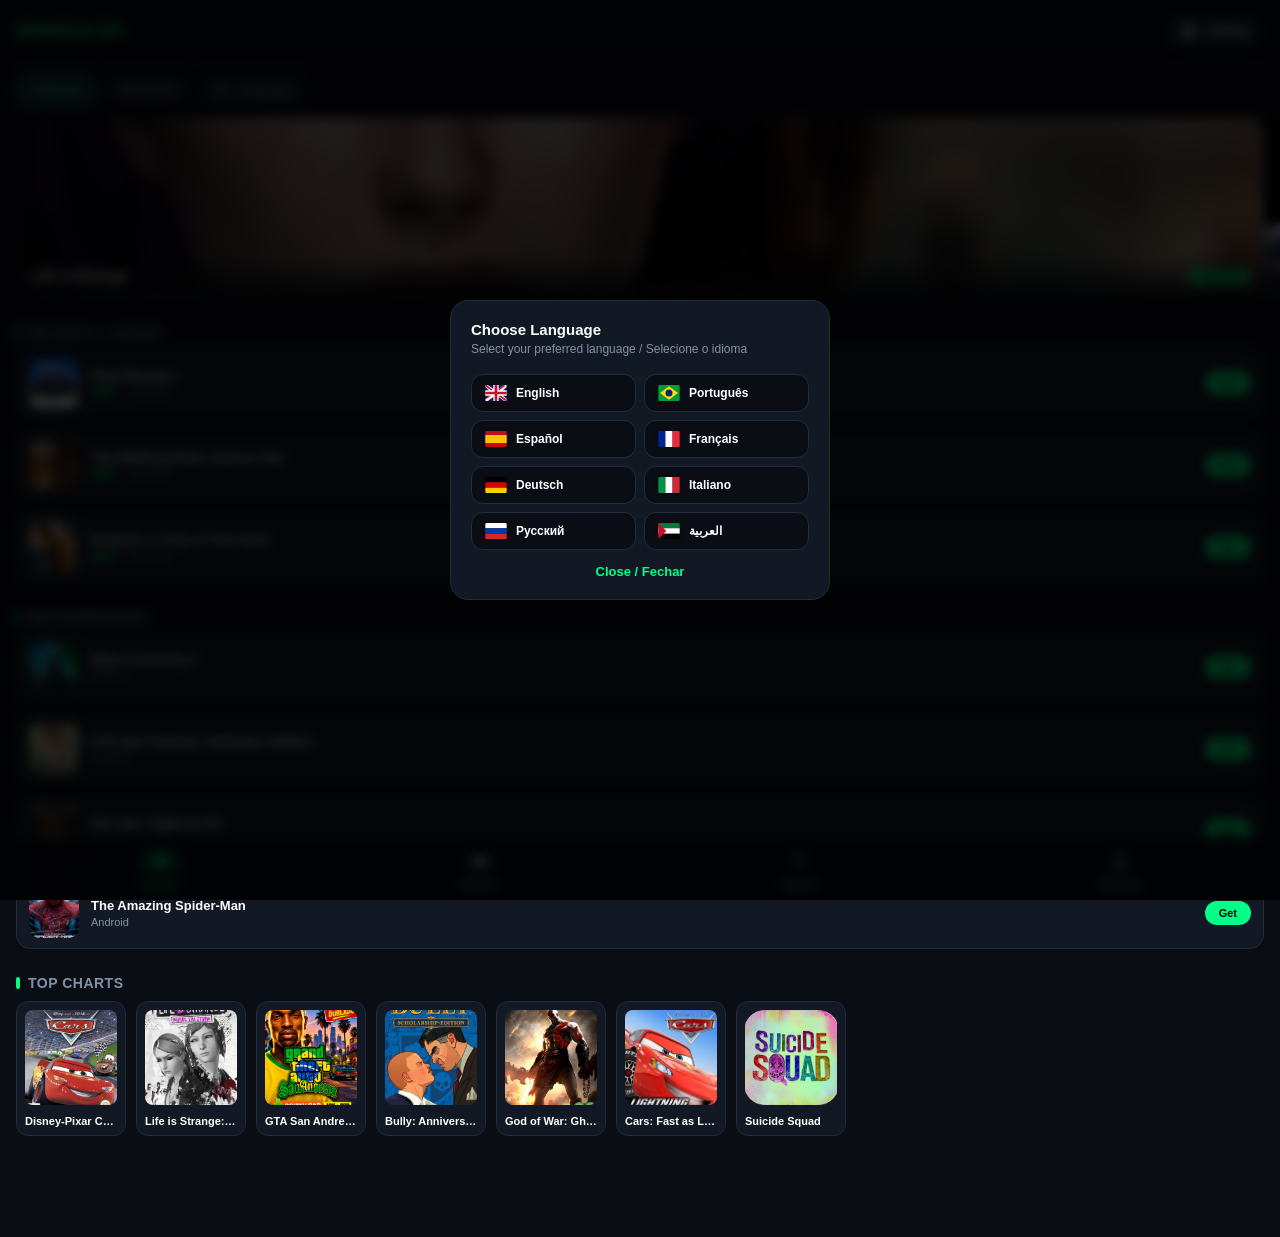
==== commit a902d457: "Add files via upload" ====
--- a/index.html
+++ b/index.html
@@ -3,221 +3,434 @@
 <head>
     <meta charset="UTF-8">
     <meta name="viewport" content="width=device-width, initial-scale=1.0">
-    <title>Mangui Dx Hub - Games & Movies</title>
+    <title>Mangui Dx Hub</title>
 
     <style>
-        :root { 
-            --bg: #f1f3f4; 
-            --card: #ffffff; 
-            --border: #dadce0; 
-            --text: #202124; 
-            --green: #01875f; 
-            --yt-red: #ff0000; 
-            --accent: #01875f;
-        }
-
-        .dark-mode { 
-            --bg: #080a0c; 
-            --card: #111418; 
-            --border: #1e242b; 
-            --text: #ffffff; 
-            --green: #3b82f6; 
-            --accent: #3b82f6;
-        }
-        
+        :root {
+            --bg-main: #0a0d14;
+            --bg-card: #131924;
+            --bg-card-hover: #1b2332;
+            --border: #202b3c;
+            --accent: #00ff88;
+            --pill-active: rgba(0, 255, 136, 0.15);
+            --text-main: #ffffff;
+            --text-sub: #8292a6;
+            --yt-red: #ff3333;
+        }
+
+        * {
+            box-sizing: border-box;
+            margin: 0;
+            padding: 0;
+            -webkit-tap-highlight-color: transparent;
+        }
+
         body {
-            font-family: 'Roboto', sans-serif;
-            margin: 0;
-            padding-bottom: 95px;
-            background: var(--bg);
-            color: var(--text);
-            transition: 0.3s;
+            font-family: -apple-system, BlinkMacSystemFont, "Segoe UI", Roboto, sans-serif;
+            background: var(--bg-main);
+            color: var(--text-main);
+            padding-bottom: 85px;
             overflow-x: hidden;
-        }
-
+            position: relative;
+        }
+
+        /* Fix para evitar que a barra do Google Translate tape o topo */
+        .goog-te-banner-frame.skiptranslate {
+            display: none !important;
+        }
+        body {
+            top: 0px !important;
+        }
+        .goog-text-highlight {
+            background-color: transparent !important;
+            box-shadow: none !important;
+        }
+
+        .svg-icon {
+            width: 20px;
+            height: 20px;
+            fill: currentColor;
+            display: inline-block;
+            vertical-align: middle;
+            flex-shrink: 0;
+        }
+
+        .flag-svg {
+            width: 24px;
+            height: 16px;
+            border-radius: 3px;
+            flex-shrink: 0;
+            box-shadow: 0 0 3px rgba(0,0,0,0.4);
+            display: inline-block;
+        }
+
+        /* HEADER */
         header {
-            display: grid;
-            grid-template-columns: auto 1fr auto;
-            align-items: center;
-            padding: 12px 15px;
-            background: var(--card);
+            display: flex;
+            align-items: center;
+            justify-content: space-between;
+            padding: 14px 16px;
+            background: rgba(10, 13, 20, 0.95);
+            backdrop-filter: blur(10px);
             position: sticky;
             top: 0;
             z-index: 1000;
             border-bottom: 1px solid var(--border);
-            gap: 10px;
-        }
-
-        .search-box {
-            display: flex;
-            align-items: center;
-            background: var(--bg);
-            border-radius: 25px;
-            padding: 6px 15px;
+        }
+
+        .brand-title {
+            font-size: 18px;
+            font-weight: 800;
+            letter-spacing: 0.5px;
+            color: var(--accent);
+            text-transform: uppercase;
+        }
+
+        .header-actions {
+            display: flex;
+            align-items: center;
+            gap: 8px;
+        }
+
+        .header-btn {
+            background: var(--bg-card);
             border: 1px solid var(--border);
-        }
-
-        .search-box input {
-            width: 100%;
-            border: none;
-            background: none;
-            color: var(--text);
-            outline: none;
-            font-size: 15px;
-        }
-
-        .search-btn,
-        .theme-btn {
-            background: none;
-            border: none;
-            color: var(--text);
-            cursor: pointer;
-            display: flex;
-            align-items: center;
-            justify-content: center;
-        }
-
-        .search-btn {
-            font-size: 24px;
-            line-height: 1;
-            padding: 2px 0 2px 8px;
-        }
-
-        .theme-btn {
-            font-size: 22px;
-            padding: 4px;
-        }
-
-        /* TABS SELECTOR */
-        .type-tabs {
-            display: flex;
-            background: var(--card);
-            border-bottom: 1px solid var(--border);
-            padding: 0 15px;
-        }
-
-        .type-tab {
-            flex: 1;
-            text-align: center;
-            padding: 12px 0;
-            font-weight: bold;
-            font-size: 15px;
-            cursor: pointer;
-            border-bottom: 3px solid transparent;
-            color: #5f6368;
-        }
-
-        .type-tab.active {
-            color: var(--green);
-            border-bottom-color: var(--green);
-        }
-
+            color: var(--text-main);
+            padding: 6px 14px;
+            border-radius: 20px;
+            font-size: 12px;
+            font-weight: 700;
+            cursor: pointer;
+            display: flex;
+            align-items: center;
+            gap: 6px;
+            transition: all 0.2s ease;
+        }
+
+        .header-btn:active {
+            border-color: var(--accent);
+            color: var(--accent);
+        }
+
+        /* SUB BAR / CHIPS */
         .sub-nav {
             display: flex;
-            gap: 18px;
-            padding: 12px 15px;
-            background: var(--card);
-            border-bottom: 1px solid var(--border);
+            gap: 8px;
+            padding: 12px 16px;
             overflow-x: auto;
             scrollbar-width: none;
         }
-
-        .sub-item {
-            font-size: 14px;
-            font-weight: bold;
-            color: #5f6368;
+        .sub-nav::-webkit-scrollbar { display: none; }
+
+        .chip {
+            background: var(--bg-card);
+            border: 1px solid var(--border);
+            color: var(--text-sub);
+            padding: 6px 14px;
+            border-radius: 16px;
+            font-size: 12px;
+            font-weight: 600;
             white-space: nowrap;
             cursor: pointer;
-            text-transform: uppercase;
-        }
-
-        /* CAROUSEL */
-        .carousel-wrap {
-            padding: 15px;
+            display: flex;
+            align-items: center;
+            gap: 6px;
+        }
+
+        .chip.active {
+            background: var(--bg-card-hover);
+            color: var(--accent);
+            border-color: var(--accent);
+        }
+
+        /* BANNER CAROUSEL */
+        .slider-wrap {
+            padding: 0 16px 16px 16px;
+            overflow: hidden;
+        }
+
+        .slider-container {
+            display: flex;
+            transition: transform 0.4s ease;
+        }
+
+        .slide-item {
+            min-width: 100%;
+            height: 180px;
+            border-radius: 16px;
             overflow: hidden;
             position: relative;
-        }
-
-        .carousel {
-            display: flex;
-            transition: transform 0.5s ease-in-out;
-        }
-
-        .c-item {
-            min-width: 100%;
-            position: relative;
-            border-radius: 20px;
-            overflow: hidden;
-            height: 210px;
-            cursor: pointer;
-        }
-
-        .c-bg {
+            background: var(--bg-card);
+            border: 1px solid var(--border);
+            cursor: pointer;
+        }
+
+        .slide-img {
             width: 100%;
             height: 100%;
             object-fit: cover;
-            filter: brightness(0.6);
-        }
-
-        .c-cartaz {
+            filter: brightness(0.8);
+        }
+
+        .slide-info {
             position: absolute;
-            bottom: 15px;
-            left: 15px;
-            right: 15px;
-            background: rgba(0, 0, 0, 0.4);
-            backdrop-filter: blur(12px);
-            padding: 12px;
-            border-radius: 15px;
+            bottom: 0;
+            left: 0;
+            right: 0;
+            padding: 12px 14px;
+            background: linear-gradient(0deg, rgba(10, 13, 20, 0.95) 0%, transparent 100%);
+            display: flex;
+            align-items: center;
+            justify-content: space-between;
+        }
+
+        .slide-info h4 {
+            font-size: 14px;
+            font-weight: 700;
+        }
+
+        .badge-tag {
+            background: var(--accent);
+            color: #000;
+            font-size: 10px;
+            font-weight: 800;
+            padding: 2px 6px;
+            border-radius: 4px;
+            text-transform: uppercase;
+        }
+
+        /* SECTION TITLES */
+        .section-header {
+            padding: 12px 16px 6px 16px;
+            font-size: 14px;
+            font-weight: 800;
+            text-transform: uppercase;
+            letter-spacing: 0.5px;
+            color: var(--text-sub);
+            display: flex;
+            align-items: center;
+            gap: 8px;
+        }
+
+        .section-header::before {
+            content: '';
+            width: 4px;
+            height: 12px;
+            background: var(--accent);
+            border-radius: 2px;
+        }
+
+        /* APP LIST */
+        .app-list {
+            padding: 0 16px;
+            display: flex;
+            flex-direction: column;
+            gap: 10px;
+        }
+
+        .app-card {
             display: flex;
             align-items: center;
             gap: 12px;
-            border: 1px solid rgba(255,255,255,0.1);
-        }
-
-        .c-logo {
+            background: var(--bg-card);
+            border: 1px solid var(--border);
+            padding: 10px 12px;
+            border-radius: 14px;
+            cursor: pointer;
+            transition: border-color 0.2s;
+        }
+
+        .app-card:hover {
+            border-color: var(--accent);
+        }
+
+        .app-card img {
             width: 50px;
             height: 50px;
             border-radius: 10px;
-            border: 2px solid #fff;
             object-fit: cover;
-        }
-
-        .c-plat {
-            background: var(--green);
+            background: var(--bg-card-hover);
+        }
+
+        .app-meta {
+            flex: 1;
+            min-width: 0;
+        }
+
+        .app-title {
+            font-size: 13px;
+            font-weight: 700;
+            white-space: nowrap;
+            overflow: hidden;
+            text-overflow: ellipsis;
+        }
+
+        .app-subtitle {
+            font-size: 11px;
+            color: var(--text-sub);
+            margin-top: 3px;
+            display: flex;
+            align-items: center;
+            gap: 6px;
+        }
+
+        .btn-action {
+            background: var(--accent);
+            color: #000;
+            border: none;
+            padding: 6px 14px;
+            border-radius: 12px;
+            font-size: 11px;
+            font-weight: 800;
+            cursor: pointer;
+        }
+
+        /* HORIZONTAL TOP CARDS (7 ITENS) */
+        .cards-scroll {
+            display: flex;
+            gap: 10px;
+            padding: 4px 16px 16px 16px;
+            overflow-x: auto;
+            scrollbar-width: none;
+        }
+        .cards-scroll::-webkit-scrollbar { display: none; }
+
+        .mini-card {
+            min-width: 110px;
+            max-width: 110px;
+            background: var(--bg-card);
+            border: 1px solid var(--border);
+            padding: 8px;
+            border-radius: 12px;
+            cursor: pointer;
+            flex-shrink: 0;
+        }
+
+        .mini-card img {
+            width: 100%;
+            height: 95px;
+            border-radius: 8px;
+            object-fit: cover;
+        }
+
+        .mini-card .mini-title {
+            font-size: 11px;
+            font-weight: 600;
+            margin-top: 6px;
+            white-space: nowrap;
+            overflow: hidden;
+            text-overflow: ellipsis;
+        }
+
+        /* EXPLORE & CATEGORIES */
+        .explore-page {
+            display: none;
+            padding: 16px;
+        }
+
+        .search-box {
+            display: flex;
+            align-items: center;
+            background: var(--bg-card);
+            border: 1px solid var(--border);
+            border-radius: 24px;
+            padding: 8px 14px;
+            gap: 10px;
+            margin-bottom: 16px;
+        }
+
+        .search-box input {
+            flex: 1;
+            background: none;
+            border: none;
+            color: var(--text-main);
+            font-size: 14px;
+            outline: none;
+        }
+
+        .category-grid {
+            display: grid;
+            grid-template-columns: 1fr 1fr;
+            gap: 10px;
+        }
+
+        .cat-item {
+            background: var(--bg-card);
+            border: 1px solid var(--border);
+            padding: 14px;
+            border-radius: 14px;
+            font-size: 13px;
+            font-weight: 700;
+            display: flex;
+            justify-content: space-between;
+            align-items: center;
+            cursor: pointer;
+        }
+
+        .cat-item-left {
+            display: flex;
+            align-items: center;
+            gap: 10px;
+        }
+
+        /* CHANNEL VIEW */
+        .channel-page {
+            display: none;
+            padding: 16px;
+        }
+
+        .profile-card {
+            background: var(--bg-card);
+            border: 1px solid var(--border);
+            border-radius: 16px;
+            padding: 16px;
+            display: flex;
+            align-items: center;
+            gap: 14px;
+            cursor: pointer;
+            margin-bottom: 16px;
+        }
+
+        .profile-img {
+            width: 58px;
+            height: 58px;
+            border-radius: 50%;
+            object-fit: cover;
+            border: 2px solid var(--accent);
+        }
+
+        .profile-info h3 {
+            font-size: 16px;
+            font-weight: 800;
+        }
+
+        .profile-info p {
+            font-size: 12px;
+            color: var(--text-sub);
+            margin-top: 3px;
+            display: flex;
+            align-items: center;
+            gap: 4px;
+        }
+
+        .btn-yt {
+            background: var(--yt-red);
             color: #fff;
-            font-size: 10px;
-            padding: 2px 8px;
-            border-radius: 5px;
-            font-weight: bold;
-            text-transform: uppercase;
-            margin-bottom: 3px;
-            display: inline-block;
-        }
-
-        .c-title {
-            color: #fff;
-            font-size: 16px;
-            font-weight: bold;
-            display: block;
-        }
-
-        /* LISTS */
-        .pop-img {
-            width: 130px;
-            height: 130px;
-            border-radius: 22px;
-            object-fit: cover;
-            border: 1px solid var(--border);
-        }
-
-        .sug-img {
-            width: 65px;
-            height: 65px;
+            border: none;
+            padding: 12px;
             border-radius: 14px;
-            object-fit: cover;
-        }
-
-        /* POPUPS */
+            font-size: 13px;
+            font-weight: 700;
+            width: 100%;
+            cursor: pointer;
+            margin-top: 14px;
+            display: flex;
+            align-items: center;
+            justify-content: center;
+            gap: 8px;
+        }
+
+        /* MODAL */
         .overlay {
             display: none;
             position: fixed;
@@ -226,772 +439,654 @@
             width: 100%;
             height: 100%;
             background: rgba(0,0,0,0.8);
-            z-index: 5000;
+            z-index: 2000;
             align-items: center;
             justify-content: center;
-            backdrop-filter: blur(5px);
-        }
-
-        .modal {
-            background: var(--card);
-            width: 90%;
-            max-width: 400px;
-            border-radius: 25px;
+            backdrop-filter: blur(6px);
+        }
+
+        .modal-body {
+            background: var(--bg-card);
+            border: 1px solid var(--border);
+            width: 88%;
+            max-width: 380px;
+            border-radius: 18px;
             padding: 20px;
             max-height: 80vh;
             display: flex;
             flex-direction: column;
         }
 
-        .grid-options {
+        .lang-grid {
             display: grid;
             grid-template-columns: 1fr 1fr;
-            gap: 10px;
-            overflow-y: auto;
-            padding: 10px 0;
-        }
-
-        .opt-btn {
-            padding: 12px;
+            gap: 8px;
+            margin-top: 6px;
+        }
+
+        .lang-btn {
+            background: var(--bg-main);
+            border: 1px solid var(--border);
+            color: var(--text-main);
+            padding: 10px 12px;
             border-radius: 12px;
-            border: 1px solid var(--border);
-            background: var(--bg);
-            color: var(--text);
-            font-weight: bold;
-            cursor: pointer;
-            text-transform: capitalize;
-        }
-
-        /* RESULTS GRID */
-        .results-list {
-            overflow-y: auto;
-            flex: 1;
-            text-align: left;
-        }
-
-        .res-item {
-            display: flex;
-            align-items: center;
-            gap: 15px;
-            margin-bottom: 15px;
-            cursor: pointer;
-        }
-
-        .yt-section {
-            background: var(--yt-red);
-            padding: 25px 15px;
-            margin-top: 25px;
-            color: #fff;
-            text-align: center;
-        }
-
-        .btn-yt {
-            background: #fff;
-            color: var(--yt-red);
+            font-weight: 700;
+            cursor: pointer;
+            font-size: 12px;
+            display: flex;
+            align-items: center;
+            gap: 8px;
+            transition: all 0.2s;
+        }
+
+        .lang-btn:hover {
+            border-color: var(--accent);
+            color: var(--accent);
+        }
+
+        .modal-close {
+            margin-top: 14px;
+            background: none;
             border: none;
-            padding: 12px 25px;
-            border-radius: 30px;
-            font-weight: bold;
-            cursor: pointer;
-            margin-top: 15px;
-        }
-
-        /* BOTTOM NAVIGATION */
+            color: var(--accent);
+            font-weight: 700;
+            cursor: pointer;
+            font-size: 13px;
+        }
+
+        /* BOTTOM NAV */
         .bottom-nav {
             position: fixed;
             bottom: 0;
             width: 100%;
-            background: var(--card);
+            height: 64px;
+            background: rgba(10, 13, 20, 0.96);
+            backdrop-filter: blur(12px);
+            border-top: 1px solid var(--border);
             display: flex;
             justify-content: space-around;
-            padding: 10px 0;
-            border-top: 1px solid var(--border);
-            height: 75px;
+            align-items: center;
             z-index: 1000;
         }
 
-        .b-btn {
+        .nav-btn {
             background: none;
             border: none;
-            color: #5f6368;
+            color: var(--text-sub);
             font-size: 11px;
-            font-weight: bold;
+            font-weight: 700;
+            display: flex;
+            flex-direction: column;
+            align-items: center;
+            gap: 4px;
+            cursor: pointer;
             flex: 1;
-            display: flex;
-            flex-direction: column;
-            align-items: center;
-            gap: 5px;
-            cursor: pointer;
-        }
-
-        .b-btn span {
-            font-size: 23px;
-            line-height: 1;
-            font-weight: normal;
-        }
-
-        #google_translate_element {
-            display: none !important;
+        }
+
+        .nav-icon-wrap {
+            display: flex;
+            align-items: center;
+            justify-content: center;
+            width: 48px;
+            height: 26px;
+            border-radius: 13px;
+            transition: 0.2s;
+        }
+
+        .nav-btn.active .nav-icon-wrap {
+            background: var(--pill-active);
+            color: var(--accent);
+        }
+
+        .nav-btn.active {
+            color: var(--accent);
         }
     </style>
 </head>
 
-<body onload="initializeApp()">
+<body>
 
     <!-- HEADER -->
     <header>
-
-        <b style="color:var(--green); font-size:20px;">
-            Mangui Dx
-        </b>
-
+        <div class="brand-title">Mangui Dx</div>
+        <div class="header-actions">
+            <button class="header-btn" onclick="openResults('Catalog', getCurrentList())">
+                <svg class="svg-icon" viewBox="0 0 24 24">
+                    <path d="M4 8h4V4H4v4zm6 12h4v-4h-4v4zm-6 0h4v-4H4v4zm0-6h4v-4H4v4zm6 0h4v-4h-4v4zm6-10v4h4V4h-4zm-6 4h4V4h-4v4zm6 6h4v-4h-4v4zm0 6h4v-4h-4v4z"/>
+                </svg>
+                <span>Catalog</span>
+            </button>
+        </div>
+    </header>
+
+    <!-- VIEW: HOME (GAMES / MOVIES) -->
+    <main id="view-home">
+        <div class="sub-nav">
+            <button class="chip active" onclick="renderSection()">Featured</button>
+            <button class="chip" id="filter-btn" onclick="showFilter('platform')">Platforms</button>
+            <button class="chip" onclick="openLanguages()">
+                <svg class="svg-icon" style="width:16px; height:16px;" viewBox="0 0 24 24">
+                    <path d="M12.87 15.07l-2.54-2.51.03-.03c1.74-1.94 2.98-4.17 3.71-6.53H17V4h-7V2H8v2H1v1.99h11.17C11.5 7.92 10.44 9.75 9 11.35 8.07 10.32 7.3 9.19 6.69 8h-2c.73 1.63 1.73 3.17 2.98 4.56l-5.09 5.02L4 19l5-5 3.11 3.11.76-2.04zM18.5 10h-2L12 22h2l1.12-3h4.75L21 22h2l-4.5-12zm-2.62 7l1.62-4.33L19.12 17h-3.24z"/>
+                </svg>
+                <span>Language</span>
+            </button>
+        </div>
+
+        <div class="slider-wrap">
+            <div class="slider-container" id="slider"></div>
+        </div>
+
+        <!-- 1. JOGOS RECENTES (ÚLTIMOS ADICIONADOS) -->
+        <div class="section-header">Recently Added</div>
+        <div class="app-list" id="recent-list"></div>
+
+        <!-- 2. RECOMENDADOS (4 ALEATÓRIOS) -->
+        <div class="section-header" style="margin-top: 14px;">Recommended</div>
+        <div class="app-list" id="main-list"></div>
+
+        <!-- 3. TOP CHARTS (7 ALEATÓRIOS) -->
+        <div class="section-header" style="margin-top: 14px;">Top Charts</div>
+        <div class="cards-scroll" id="pop-list"></div>
+    </main>
+
+    <!-- VIEW: EXPLORE & SEARCH -->
+    <section id="view-explore" class="explore-page">
         <div class="search-box">
-            <input
-                type="text"
-                id="top-search"
-                placeholder="Search games or movies..."
-                onkeypress="if(event.key==='Enter') search(this.value)"
-            >
-
-            <button
-                class="search-btn"
-                onclick="search(document.getElementById('top-search').value)"
-                aria-label="Search"
-            >⌕</button>
+            <svg class="svg-icon" style="color:var(--text-sub);" viewBox="0 0 24 24">
+                <path d="M15.5 14h-.79l-.28-.27A6.471 6.471 0 0 0 16 9.5 6.5 6.5 0 1 0 9.5 16c1.61 0 3.09-.59 4.23-1.57l.27.28v.79l5 4.99L20.49 19l-4.99-5zm-6 0C7.01 14 5 11.99 5 9.5S7.01 5 9.5 5 14 7.01 14 9.5 11.99 14 9.5 14z"/>
+            </svg>
+            <input type="text" id="search-field" placeholder="Search games, movies..." onkeyup="if(event.key==='Enter') search(this.value)">
         </div>
-
-        <button
-            class="theme-btn"
-            onclick="document.body.classList.toggle('dark-mode')"
-            aria-label="Toggle dark mode"
-        >◐</button>
-
-    </header>
-
-    <!-- NAVIGATION TABS -->
-    <div class="type-tabs">
-
-        <div
-            class="type-tab active"
-            id="tab-games"
-            onclick="switchSection('games')"
-        >
-            ▣ GAMES
+        <div class="section-header" style="padding-left:0;">Categories</div>
+        <div class="category-grid" id="category-grid"></div>
+    </section>
+
+    <!-- VIEW: CHANNEL PROFILE -->
+    <section id="view-channel" class="channel-page">
+        <div class="profile-card" onclick="window.open('https://youtube.com/@manguidx')">
+            <img src="https://yt3.ggpht.com/JI30vxXKg5LWla1W1eLlRHcaOF_a9QQpew4KTrrIe15wL_XZbK27qKeWIeBZjhzaFMDfbm77=s160-c-k-c0x00ffffff-no-rj" class="profile-img" alt="Mangui Dx">
+            <div class="profile-info">
+                <h3>Mangui Dx</h3>
+                <p>
+                    <span>@manguidx • Ver canal</span>
+                    <svg class="svg-icon" style="width:14px; height:14px;" viewBox="0 0 24 24">
+                        <path d="M8.59 16.59L13.17 12 8.59 7.41 10 6l6 6-6 6-1.41-1.41z"/>
+                    </svg>
+                </p>
+            </div>
         </div>
 
-        <div
-            class="type-tab"
-            id="tab-movies"
-            onclick="switchSection('movies')"
-        >
-            ▤ MOVIES
-        </div>
-
-    </div>
-
-    <!-- SUB NAVIGATION -->
-    <nav class="sub-nav">
-
-        <span
-            class="sub-item"
-            onclick="renderSection()"
-        >
-            For You
-        </span>
-
-        <span
-            class="sub-item"
-            onclick="showFilter('category')"
-        >
-            Categories
-        </span>
-
-        <span
-            class="sub-item"
-            id="filter-platform-btn"
-            onclick="showFilter('platform')"
-        >
-            Platforms
-        </span>
-
-        <span
-            class="sub-item"
-            onclick="openLanguages()"
-        >
-            Language
-        </span>
-
-    </nav>
-
-    <!-- CAROUSEL -->
-    <div class="carousel-wrap">
-        <div class="carousel" id="slider"></div>
-    </div>
-
-    <!-- RECOMMENDED -->
-    <h3
-        style="padding:0 15px; font-size:18px; color:var(--green);"
-        id="sec-title-rec"
-    >
-        Recommended for you
-    </h3>
-
-    <div
-        id="main-list"
-        style="padding:0 15px;"
-    ></div>
-
-    <!-- TOP CHARTS -->
-    <h3
-        style="padding:15px; font-size:18px; color:var(--green);"
-        id="sec-title-pop"
-    >
-        Top Charts
-    </h3>
-
-    <div
-        style="display:flex; overflow-x:auto; padding:0 15px 15px 15px; gap:15px; scrollbar-width:none;"
-        id="pop-list"
-    ></div>
-
-    <!-- RESULTS POPUP -->
-    <div id="res-popup" class="overlay">
-
-        <div class="modal">
-
-            <h3 id="res-title">Results</h3>
-
-            <div
-                id="res-content"
-                class="results-list"
-            ></div>
-
-            <button
-                onclick="closePopups()"
-                style="margin-top:15px; color:var(--green); border:none; background:none; font-weight:bold; cursor:pointer;"
-            >
-                × CLOSE
-            </button>
-
+        <div id="yt-video-wrap"></div>
+
+        <button class="btn-yt" onclick="window.open('https://youtube.com/@manguidx')">
+            <svg class="svg-icon" viewBox="0 0 24 24">
+                <path d="M10 15l5.19-3L10 9v6m11.56-7.83c.13.47.22 1.1.28 1.9.07.8.1 1.49.1 2.09L22 12c0 2.19-.16 3.8-.44 4.83-.25.9-.83 1.48-1.73 1.73-.47.13-1.33.22-2.65.28-1.3.07-2.49.1-3.59.1L12 19c-4.19 0-6.8-.16-7.83-.44-.9-.25-1.48-.83-1.73-1.73-.13-.47-.22-1.1-.28-1.9-.07-.8-.1-1.49-.1-2.09L2 12c0-2.19.16-3.8.44-4.83.25-.9.83-1.48 1.73-1.73.47-.13 1.33-.22 2.65-.28 1.3-.07 2.49-.1 3.59-.1L12 5c4.19 0 6.8.16 7.83.44.9.25 1.48.83 1.73 1.73z"/>
+            </svg>
+            Subscribe on YouTube
+        </button>
+    </section>
+
+    <!-- RESULTS MODAL -->
+    <div id="res-modal" class="overlay">
+        <div class="modal-body">
+            <h3 id="res-title" style="font-size:14px; margin-bottom:12px;">Results</h3>
+            <div id="res-content" style="overflow-y:auto; flex:1; display:flex; flex-direction:column; gap:8px;"></div>
+            <button class="modal-close" onclick="closeModals()">Close</button>
         </div>
     </div>
 
-    <!-- LANGUAGE POPUP -->
-    <div id="lang-popup" class="overlay">
-
-        <div class="modal">
-
-            <h3>Select Language</h3>
-
-            <div class="grid-options">
-
-                <button
-                    class="opt-btn"
-                    onclick="setLang('en')"
-                >
-                    EN
+    <!-- LANGUAGE POPUP MODAL COM BANDEIRAS SVG VETORIAIS -->
+    <div id="lang-modal" class="overlay">
+        <div class="modal-body">
+            <h3 style="font-size:15px; margin-bottom:4px; font-weight:800;">Choose Language</h3>
+            <p style="font-size:12px; color:var(--text-sub); margin-bottom:12px;">Select your preferred language / Selecione o idioma</p>
+            <div class="lang-grid">
+                <!-- ENGLISH -->
+                <button class="lang-btn" onclick="setLang('en')">
+                    <svg class="flag-svg" viewBox="0 0 640 480">
+                        <path fill="#012169" d="M0 0h640v480H0z"/>
+                        <path fill="#FFF" d="m75 0 245 180L565 0h75v60L435 240l205 180v60h-75L320 300 75 480H0v-60l205-180L0 60V0h75z"/>
+                        <path fill="#C8102E" d="m424 288 216 158v34h-46L378 318zm141-288L354 158l22 30 240-176h-51zM0 446l216-158-22-30L0 412v34zm0-412L216 192l22-30L46 0H0v34z"/>
+                        <path fill="#FFF" d="M240 0h160v480H240zM0 160h640v160H0z"/>
+                        <path fill="#C8102E" d="M280 0h80v480h-80zM0 200h640v80H0z"/>
+                    </svg>
+                    <span>English</span>
                 </button>
 
-                <button
-                    class="opt-btn"
-                    onclick="setLang('pt')"
-                >
-                    PT
+                <!-- PORTUGUÊS -->
+                <button class="lang-btn" onclick="setLang('pt')">
+                    <svg class="flag-svg" viewBox="0 0 640 480">
+                        <path fill="#009c3b" d="M0 0h640v480H0z"/>
+                        <path fill="#ffdf00" d="M320 40 590 240 320 440 50 240z"/>
+                        <circle cx="320" cy="240" r="105" fill="#002776"/>
+                        <path fill="#fff" d="M216 230a105 105 0 0 0 208 20 105 105 0 0 1-208-20z"/>
+                    </svg>
+                    <span>Português</span>
                 </button>
 
-                <button
-                    class="opt-btn"
-                    onclick="setLang('es')"
-                >
-                    ES
+                <!-- ESPAÑOL -->
+                <button class="lang-btn" onclick="setLang('es')">
+                    <svg class="flag-svg" viewBox="0 0 640 480">
+                        <path fill="#c60b1e" d="M0 0h640v480H0z"/>
+                        <path fill="#ffc400" d="M0 120h640v240H0z"/>
+                    </svg>
+                    <span>Español</span>
                 </button>
 
-                <button
-                    class="opt-btn"
-                    onclick="setLang('fr')"
-                >
-                    FR
+                <!-- FRANÇAIS -->
+                <button class="lang-btn" onclick="setLang('fr')">
+                    <svg class="flag-svg" viewBox="0 0 640 480">
+                        <path fill="#002395" d="M0 0h213.3v480H0z"/>
+                        <path fill="#fff" d="M213.3 0h213.4v480H213.3z"/>
+                        <path fill="#ed2939" d="M426.7 0H640v480H426.7z"/>
+                    </svg>
+                    <span>Français</span>
                 </button>
 
+                <!-- DEUTSCH -->
+                <button class="lang-btn" onclick="setLang('de')">
+                    <svg class="flag-svg" viewBox="0 0 640 480">
+                        <path fill="#000" d="M0 0h640v160H0z"/>
+                        <path fill="#d00" d="M0 160h640v160H0z"/>
+                        <path fill="#ffce00" d="M0 320h640v160H0z"/>
+                    </svg>
+                    <span>Deutsch</span>
+                </button>
+
+                <!-- ITALIANO -->
+                <button class="lang-btn" onclick="setLang('it')">
+                    <svg class="flag-svg" viewBox="0 0 640 480">
+                        <path fill="#009246" d="M0 0h213.3v480H0z"/>
+                        <path fill="#fff" d="M213.3 0h213.4v480H213.3z"/>
+                        <path fill="#ce2b37" d="M426.7 0H640v480H426.7z"/>
+                    </svg>
+                    <span>Italiano</span>
+                </button>
+
+                <!-- RUSSIAN -->
+                <button class="lang-btn" onclick="setLang('ru')">
+                    <svg class="flag-svg" viewBox="0 0 640 480">
+                        <path fill="#fff" d="M0 0h640v160H0z"/>
+                        <path fill="#0039a6" d="M0 160h640v160H0z"/>
+                        <path fill="#d52b1e" d="M0 320h640v160H0z"/>
+                    </svg>
+                    <span>Русский</span>
+                </button>
+
+                <!-- ARABIC -->
+                <button class="lang-btn" onclick="setLang('ar')">
+                    <svg class="flag-svg" viewBox="0 0 640 480">
+                        <path fill="#007a3d" d="M0 0h640v160H0z"/>
+                        <path fill="#fff" d="M0 160h640v160H0z"/>
+                        <path fill="#000" d="M0 320h640v160H0z"/>
+                        <path fill="#c8102e" d="M0 0l240 240L0 480z"/>
+                    </svg>
+                    <span>العربية</span>
+                </button>
             </div>
-
-            <button
-                onclick="closePopups()"
-                style="margin-top:15px; color:var(--green); border:none; background:none; font-weight:bold; cursor:pointer;"
-            >
-                × CLOSE
-            </button>
-
+            <button class="modal-close" onclick="closeModals()">Close / Fechar</button>
         </div>
     </div>
 
-    <!-- YOUTUBE SECTION -->
-    <div class="yt-section">
-
-        <h2>CHANNEL VIDEOS</h2>
-
-        <div id="yt-content"></div>
-
-        <button
-            class="btn-yt"
-            onclick="window.open('https://youtube.com/@manguidx')"
-        >
-            ▶ YouTube Channel
-        </button>
-
-    </div>
-
     <!-- BOTTOM NAVIGATION -->
     <nav class="bottom-nav">
-
-        <button
-            class="b-btn"
-            onclick="switchSection('games')"
-        >
-            <span>⌂</span>
-            GAMES
+        <button class="nav-btn active" id="tab-games" onclick="switchTab('games')">
+            <div class="nav-icon-wrap">
+                <svg class="svg-icon" viewBox="0 0 24 24">
+                    <path d="M21 6H3c-1.1 0-2 .9-2 2v8c0 1.1.9 2 2 2h18c1.1 0 2-.9 2-2V8c0-1.1-.9-2-2-2zm-10 7H8v3H6v-3H3v-2h3V8h2v3h3v2zm4.5 2c-.83 0-1.5-.67-1.5-1.5s.67-1.5 1.5-1.5 1.5.67 1.5 1.5-.67 1.5-1.5 1.5zm4-3c-.83 0-1.5-.67-1.5-1.5S18.67 9 19.5 9s1.5.67 1.5 1.5-.67 1.5-1.5 1.5z"/>
+                </svg>
+            </div>
+            <span>Games</span>
         </button>
 
-        <button
-            class="b-btn"
-            onclick="switchSection('movies')"
-        >
-            <span>▤</span>
-            MOVIES
+        <button class="nav-btn" id="tab-movies" onclick="switchTab('movies')">
+            <div class="nav-icon-wrap">
+                <svg class="svg-icon" viewBox="0 0 24 24">
+                    <path d="M18 4l2 4h-3l-2-4h-2l2 4h-3l-2-4H8l2 4H7L5 4H4c-1.1 0-1.99.9-1.99 2L2 18c0 1.1.9 2 2 2h16c1.1 0 2-.9 2-2V4h-4z"/>
+                </svg>
+            </div>
+            <span>Movies</span>
         </button>
 
-        <button
-            class="b-btn"
-            onclick="openResults('Catalog', getCurrentList())"
-        >
-            <span>☷</span>
-            CATALOG
+        <button class="nav-btn" id="tab-explore" onclick="switchTab('explore')">
+            <div class="nav-icon-wrap">
+                <svg class="svg-icon" viewBox="0 0 24 24">
+                    <path d="M15.5 14h-.79l-.28-.27A6.471 6.471 0 0 0 16 9.5 6.5 6.5 0 1 0 9.5 16c1.61 0 3.09-.59 4.23-1.57l.27.28v.79l5 4.99L20.49 19l-4.99-5zm-6 0C7.01 14 5 11.99 5 9.5S7.01 5 9.5 5 14 7.01 14 9.5 11.99 14 9.5 14z"/>
+                </svg>
+            </div>
+            <span>Search</span>
         </button>
 
-        <button
-            class="b-btn"
-            onclick="window.open('https://youtube.com/@manguidx')"
-        >
-            <span>▶</span>
-            CHANNEL
+        <button class="nav-btn" id="tab-channel" onclick="switchTab('channel')">
+            <div class="nav-icon-wrap">
+                <svg class="svg-icon" viewBox="0 0 24 24">
+                    <path d="M12 12c2.21 0 4-1.79 4-4s-1.79-4-4-4-4 1.79-4 4 1.79 4 4 4zm0 2c-2.67 0-8 1.34-8 4v2h16v-2c0-2.66-5.33-4-8-4z"/>
+                </svg>
+            </div>
+            <span>Channel</span>
         </button>
-
     </nav>
 
-    <div id="google_translate_element"></div>
-
-    <!-- DATA SCRIPTS -->
+    <!-- GOOGLE TRANSLATE -->
+    <div id="google_translate_element" style="display:none;"></div>
+    <script type="text/javascript">
+        function googleTranslateElementInit() {
+            new google.translate.TranslateElement({
+                pageLanguage: 'en',
+                autoDisplay: false
+            }, 'google_translate_element');
+        }
+    </script>
+    <script type="text/javascript" src="https://translate.google.com/translate_a/element.js?cb=googleTranslateElementInit"></script>
+
+    <!-- DADOS EXTERNOS -->
     <script src="jogos.js"></script>
     <script src="filmes.js"></script>
 
     <script>
-
-        let sIdx = 0;
-        let sliderInterval;
-        let currentSection = 'games';
-
-        const canalVids = [
-            {id: "CtvMlBuVnuY", t: "Spider-Man 2"}, 
-            {id: "m3ZYASNe2mE", t: "Cars Fast"}, 
-            {id: "AOpGdgE4yVA", t: "Oddworld"}
+        let currentTab = 'games';
+        let sliderIdx = 0;
+        let sliderTimer;
+
+        const defaultGames = [
+            { id: "spiderman2", title: "Spider-Man 2", platform: "PS5", category: "Action", image: "https://images.unsplash.com/photo-1607604276583-eef5d076aa5f?w=400" },
+            { id: "carsfast", title: "Cars: Fast Track", platform: "Android", category: "Racing", image: "https://images.unsplash.com/photo-1511512578047-dfb367046420?w=400" },
+            { id: "oddworld", title: "Oddworld Soulstorm", platform: "PC", category: "Adventure", image: "https://images.unsplash.com/photo-1550745165-9bc0b252726f?w=400" },
+            { id: "blockblast", title: "Block Blast", platform: "Android", category: "Puzzle", image: "https://images.unsplash.com/photo-1580234811497-9df7fd2f357e?w=400" },
+            { id: "subwaysurfers", title: "Subway Surfers", platform: "Android", category: "Arcade", image: "https://images.unsplash.com/photo-1542751371-adc38448a05e?w=400" },
+            { id: "gow", title: "God of War", platform: "PS5", category: "Action", image: "https://images.unsplash.com/photo-1538481199705-c710c4e965fc?w=400" },
+            { id: "fifa", title: "EA Sports FC", platform: "PS5", category: "Sports", image: "https://images.unsplash.com/photo-1508098682722-e99c43a406b2?w=400" },
+            { id: "cyberpunk", title: "Cyberpunk 2077", platform: "PC", category: "RPG", image: "https://images.unsplash.com/photo-1542751371-adc38448a05e?w=400" },
+            { id: "minecraft", title: "Minecraft", platform: "Android", category: "Adventure", image: "https://images.unsplash.com/photo-1627856013091-fed6e4e30025?w=400" },
+            { id: "gta5", title: "GTA V", platform: "PC", category: "Action", image: "https://images.unsplash.com/photo-1518709268805-4e9042af9f23?w=400" },
+            { id: "roblox", title: "Roblox", platform: "Android", category: "Adventure", image: "https://images.unsplash.com/photo-1550745165-9bc0b252726f?w=400" },
+            { id: "freefire", title: "Free Fire", platform: "Android", category: "Action", image: "https://images.unsplash.com/photo-1542751110-97427bbecf20?w=400" },
+            { id: "codm", title: "Call of Duty Mobile", platform: "Android", category: "Action", image: "https://images.unsplash.com/photo-1579373903781-fd5c0c30c4cd?w=400" },
+            { id: "asphalt", title: "Asphalt 9", platform: "Android", category: "Racing", image: "https://images.unsplash.com/photo-1511512578047-dfb367046420?w=400" }
         ];
 
+        const defaultMovies = [
+            { id: "avengers", title: "Avengers: Secret Wars", quality: "4K", category: "Action", image: "https://images.unsplash.com/photo-1536440136628-849c177e76a1?w=400" },
+            { id: "interstellar", title: "Interstellar", quality: "1080p", category: "Sci-Fi", image: "https://images.unsplash.com/photo-1446776811953-b23d57bd21aa?w=400" },
+            { id: "batman", title: "The Batman", quality: "4K", category: "Action", image: "https://images.unsplash.com/photo-1509198397868-475647b2a1e5?w=400" },
+            { id: "avatar", title: "Avatar: Way of Water", quality: "4K", category: "Sci-Fi", image: "https://images.unsplash.com/photo-1518709268805-4e9042af9f23?w=400" },
+            { id: "spiderman", title: "Spider-Man No Way Home", quality: "1080p", category: "Action", image: "https://images.unsplash.com/photo-1607604276583-eef5d076aa5f?w=400" }
+        ];
+
+        const youtubeVideos = [
+            { id: "CtvMlBuVnuY", title: "Spider-Man 2" },
+            { id: "m3ZYASNe2mE", title: "Cars Fast" },
+            { id: "AOpGdgE4yVA", title: "Oddworld" }
+        ];
+
+        const categoryIcons = {
+            "action": '<svg class="svg-icon" style="color:var(--accent);" viewBox="0 0 24 24"><path d="M14.5 2.5L13 4l6 6 1.5-1.5c.78-.78.78-2.05 0-2.83l-3.17-3.17c-.78-.78-2.05-.78-2.83 0zM3 17.25V21h3.75L17.81 9.94l-3.75-3.75L3 17.25z"/></svg>',
+            "racing": '<svg class="svg-icon" style="color:var(--accent);" viewBox="0 0 24 24"><path d="M14.4 6L14 4H5v17h2v-7h5.6l.4 2h7V6z"/></svg>',
+            "adventure": '<svg class="svg-icon" style="color:var(--accent);" viewBox="0 0 24 24"><path d="M12 2C6.48 2 2 6.48 2 12s4.48 10 10 10 10-4.48 10-10S17.52 2 12 2zm1 17.93c-3.95-.49-7-3.85-7-7.93 0-.62.08-1.21.21-1.79L9 15v1c0 1.1.9 2 2 2v1.93zm6.9-2.54c-.26-.81-1-1.39-1.9-1.39h-1v-3c0-.55-.45-1-1-1H8v-2h2c.55 0 1-.45 1-1V7h2c1.1 0 2-.9 2-2v-.41c2.93 1.19 5 4.06 5 7.41 0 2.08-.8 3.97-2.1 5.39z"/></svg>',
+            "puzzle": '<svg class="svg-icon" style="color:var(--accent);" viewBox="0 0 24 24"><path d="M20.5 11H19V7c0-1.1-.9-2-2-2h-4V3.5C13 2.12 11.88 1 10.5 1S8 2.12 8 3.5V5H4c-1.1 0-1.99.9-1.99 2v3.8H3.5c1.49 0 2.7 1.21 2.7 2.7s-1.21 2.7-2.7 2.7H2V20c0 1.1.9 2 2 2h3.8v-1.5c0-1.49 1.21-2.7 2.7-2.7 1.49 0 2.7 1.21 2.7 2.7V22H17c1.1 0 2-.9 2-2v-4h1.5c1.38 0 2.5-1.12 2.5-2.5s-1.12-2.5-2.5-2.5z"/></svg>',
+            "arcade": '<svg class="svg-icon" style="color:var(--accent);" viewBox="0 0 24 24"><path d="M21 6H3c-1.1 0-2 .9-2 2v8c0 1.1.9 2 2 2h18c1.1 0 2-.9 2-2V8c0-1.1-.9-2-2-2zm-10 7H8v3H6v-3H3v-2h3V8h2v3h3v2zm4.5 2c-.83 0-1.5-.67-1.5-1.5s.67-1.5 1.5-1.5 1.5.67 1.5 1.5-.67 1.5-1.5 1.5zm4-3c-.83 0-1.5-.67-1.5-1.5S18.67 9 19.5 9s1.5.67 1.5 1.5-.67 1.5-1.5 1.5z"/></svg>',
+            "sports": '<svg class="svg-icon" style="color:var(--accent);" viewBox="0 0 24 24"><path d="M12 2C6.48 2 2 6.48 2 12s4.48 10 10 10 10-4.48 10-10S17.52 2 12 2zm1 17.93c-3.95-.49-7-3.85-7-7.93 0-.62.08-1.21.21-1.79L9 15v1c0 1.1.9 2 2 2v1.93z"/></svg>',
+            "default": '<svg class="svg-icon" style="color:var(--accent);" viewBox="0 0 24 24"><path d="M12 2l-5.5 9h11z M12 22l5.5-9h-11z"/></svg>'
+        };
+
         function getCurrentList() {
-
-            if (currentSection === 'movies') {
-                return (typeof movies !== 'undefined') ? movies : [];
+            if (currentTab === 'movies') {
+                if (typeof movies !== 'undefined' && Array.isArray(movies) && movies.length > 0) return movies;
+                if (typeof filmes !== 'undefined' && Array.isArray(filmes) && filmes.length > 0) return filmes;
+                return defaultMovies;
             }
-
-            return (typeof games !== 'undefined') ? games : [];
-        }
-
-        function getDestinationUrl(item) {
-
-            return currentSection === 'movies'
-                ? `filmes.html?id=${item.id}`
-                : `jogo.html?id=${item.id}`;
-        }
-
-        function switchSection(section) {
-
-            currentSection = section;
-
-            document
-                .getElementById('tab-games')
-                .classList
-                .toggle('active', section === 'games');
-
-            document
-                .getElementById('tab-movies')
-                .classList
-                .toggle('active', section === 'movies');
-
-            document.getElementById('filter-platform-btn').innerText =
-                section === 'movies'
-                    ? 'QUALITY'
-                    : 'PLATFORMS';
-
-            renderSection();
-        }
-
-        function initializeApp() {
-
-            if (!sessionStorage.getItem('lang-ok')) {
-                openLanguages();
+            if (typeof games !== 'undefined' && Array.isArray(games) && games.length > 0) return games;
+            if (typeof jogos !== 'undefined' && Array.isArray(jogos) && jogos.length > 0) return jogos;
+            return defaultGames;
+        }
+
+        function getItemLink(item) {
+            return currentTab === 'movies' ? `filmes.html?id=${item.id}` : `jogo.html?id=${item.id}`;
+        }
+
+        function switchTab(tab) {
+            document.querySelectorAll('.nav-btn').forEach(btn => btn.classList.remove('active'));
+            document.getElementById('view-home').style.display = 'none';
+            document.getElementById('view-explore').style.display = 'none';
+            document.getElementById('view-channel').style.display = 'none';
+
+            if (tab === 'games' || tab === 'movies') {
+                currentTab = tab;
+                document.getElementById(`tab-${tab}`).classList.add('active');
+                document.getElementById('view-home').style.display = 'block';
+                document.getElementById('filter-btn').innerText = (tab === 'movies') ? 'Quality' : 'Platforms';
+                renderSection();
+            } else if (tab === 'explore') {
+                document.getElementById('tab-explore').classList.add('active');
+                document.getElementById('view-explore').style.display = 'block';
+                renderCategories();
+            } else if (tab === 'channel') {
+                document.getElementById('tab-channel').classList.add('active');
+                document.getElementById('view-channel').style.display = 'block';
+                renderYTVideo();
             }
-
-            renderSection();
-            changeYTVideo();
         }
 
         function renderSection() {
-
             const list = getCurrentList();
-
-            const s = document.getElementById('slider');
+            const slider = document.getElementById('slider');
+            const recentList = document.getElementById('recent-list');
             const mainList = document.getElementById('main-list');
             const popList = document.getElementById('pop-list');
 
-            s.innerHTML = '';
+            slider.innerHTML = '';
+            recentList.innerHTML = '';
             mainList.innerHTML = '';
             popList.innerHTML = '';
 
-            if (sliderInterval) {
-                clearInterval(sliderInterval);
-            }
+            if (sliderTimer) clearInterval(sliderTimer);
 
             if (!list || list.length === 0) {
-
-                mainList.innerHTML =
-                    `<p style="text-align:center; color:#888;">
-                        No items available at the moment.
-                    </p>`;
-
+                mainList.innerHTML = `<p style="text-align:center; color:var(--text-sub); padding:20px;">No items found.</p>`;
                 return;
             }
 
-            const shuf = [...list]
-                .sort(() => 0.5 - Math.random());
-
-            /* SLIDER */
-
-            shuf.slice(0, 3).forEach(item => {
-
-                const tagInfo =
-                    item.platform ||
-                    item.quality ||
-                    item.year ||
-                    'HD';
-
-                s.innerHTML += `
-                    <div
-                        class="c-item"
-                        onclick="window.location.href='${getDestinationUrl(item)}'"
-                    >
-
-                        <img
-                            src="${item.image}"
-                            class="c-bg"
-                        >
-
-                        <div class="c-cartaz">
-
-                            <img
-                                src="${item.image}"
-                                class="c-logo"
-                            >
-
-                            <div>
-                                <span class="c-plat">
-                                    ${tagInfo}
-                                </span>
-
-                                <span class="c-title">
-                                    ${item.title}
-                                </span>
-                            </div>
-
+            // 1. RECENTLY ADDED (Últimos 3 itens cadastrados na ordem inversa)
+            const recentItems = [...list].reverse().slice(0, 3);
+            recentList.innerHTML = recentItems.map(item => `
+                <div class="app-card" onclick="location.href='${getItemLink(item)}'">
+                    <img src="${item.image}" alt="${item.title}">
+                    <div class="app-meta">
+                        <div class="app-title">${item.title}</div>
+                        <div class="app-subtitle">
+                            <span style="color:var(--accent); font-weight:800;">NEW</span>
+                            <span>•</span>
+                            <span>${item.platform || item.category || 'HD'}</span>
                         </div>
-
+                    </div>
+                    <button class="btn-action">${currentTab === 'movies' ? 'Watch' : 'Get'}</button>
+                </div>
+            `).join('');
+
+            // Embaralha para preencher Slider, Recommended e Top Charts sem duplicações
+            const pool = [...list].sort(() => 0.5 - Math.random());
+
+            // 2. SLIDER (3 itens aleatórios)
+            const sliderItems = pool.slice(0, Math.min(3, pool.length));
+            sliderItems.forEach(item => {
+                const tag = item.platform || item.quality || item.year || 'HD';
+                slider.innerHTML += `
+                    <div class="slide-item" onclick="location.href='${getItemLink(item)}'">
+                        <img src="${item.image}" class="slide-img" alt="${item.title}">
+                        <div class="slide-info">
+                            <h4>${item.title}</h4>
+                            <span class="badge-tag">${tag}</span>
+                        </div>
                     </div>
                 `;
             });
 
-            sIdx = 0;
-            s.style.transform = `translateX(0%)`;
-
-            if (shuf.length > 1) {
-
-                sliderInterval = setInterval(() => {
-
-                    sIdx =
-                        (sIdx + 1) %
-                        Math.min(3, shuf.length);
-
-                    s.style.transform =
-                        `translateX(-${sIdx * 100}%)`;
-
-                }, 5000);
+            sliderIdx = 0;
+            slider.style.transform = 'translateX(0%)';
+            if (sliderItems.length > 1) {
+                sliderTimer = setInterval(() => {
+                    sliderIdx = (sliderIdx + 1) % sliderItems.length;
+                    slider.style.transform = `translateX(-${sliderIdx * 100}%)`;
+                }, 4500);
             }
 
-            /* RECOMMENDED */
-
-            const actionBtnText =
-                currentSection === 'movies'
-                    ? 'WATCH'
-                    : 'INSTALL';
-
-            mainList.innerHTML =
-                shuf.slice(3, 10).map(item => {
-
-                    const subInfo =
-                        item.platform ||
-                        item.category ||
-                        item.genre ||
-                        '';
-
-                    return `
-                        <div
-                            class="res-item"
-                            onclick="window.location.href='${getDestinationUrl(item)}'"
-                        >
-
-                            <img
-                                src="${item.image}"
-                                class="sug-img"
-                            >
-
-                            <div style="flex:1;">
-                                <b style="font-size:15px;">
-                                    ${item.title}
-                                </b>
-
-                                <br>
-
-                                <small>
-                                    ${subInfo}
-                                </small>
-                            </div>
-
-                            <button
-                                style="background:var(--green); color:#fff; border:none; padding:6px 12px; border-radius:8px; font-weight:bold;"
-                            >
-                                ${actionBtnText}
-                            </button>
-
+            // 3. RECOMMENDED (Exatamente 4 itens aleatórios)
+            const remainingAfterSlider = pool.slice(3);
+            const recommendedPool = remainingAfterSlider.length >= 4 ? remainingAfterSlider : pool;
+            const recommendedItems = recommendedPool.slice(0, 4);
+
+            mainList.innerHTML = recommendedItems.map(item => `
+                <div class="app-card" onclick="location.href='${getItemLink(item)}'">
+                    <img src="${item.image}" alt="${item.title}">
+                    <div class="app-meta">
+                        <div class="app-title">${item.title}</div>
+                        <div class="app-subtitle">${item.platform || item.category || 'Popular'}</div>
+                    </div>
+                    <button class="btn-action">${currentTab === 'movies' ? 'Watch' : 'Get'}</button>
+                </div>
+            `).join('');
+
+            // 4. TOP CHARTS (Exatamente 7 itens aleatórios)
+            const remainingAfterRec = pool.slice(7);
+            const popPool = remainingAfterRec.length >= 7 ? remainingAfterRec : pool;
+            const popItems = popPool.slice(0, 7);
+
+            popList.innerHTML = popItems.map(item => `
+                <div class="mini-card" onclick="location.href='${getItemLink(item)}'">
+                    <img src="${item.image}" alt="${item.title}">
+                    <div class="mini-title">${item.title}</div>
+                </div>
+            `).join('');
+        }
+
+        function renderCategories() {
+            const list = getCurrentList();
+            const cats = [...new Set(list.map(i => i.category || i.genre).filter(Boolean))];
+            const container = document.getElementById('category-grid');
+
+            if (cats.length === 0) {
+                container.innerHTML = '<p style="color:var(--text-sub);">No categories available.</p>';
+                return;
+            }
+
+            container.innerHTML = cats.map(c => {
+                const key = c.toLowerCase();
+                const iconSvg = categoryIcons[key] || categoryIcons['default'];
+
+                return `
+                    <div class="cat-item" onclick="filterBy('category', '${c}')">
+                        <div class="cat-item-left">
+                            ${iconSvg}
+                            <span>${c}</span>
                         </div>
-                    `;
-
-                }).join('');
-
-            /* TOP CHARTS */
-
-            shuf.slice(10, 20).forEach(item => {
-
-                popList.innerHTML += `
-                    <div
-                        style="min-width:130px; text-align:left; cursor:pointer;"
-                        onclick="window.location.href='${getDestinationUrl(item)}'"
-                    >
-
-                        <img
-                            src="${item.image}"
-                            class="pop-img"
-                        >
-
-                        <div
-                            style="font-size:12px; font-weight:500; margin-top:5px; overflow:hidden; text-overflow:ellipsis; white-space:nowrap;"
-                        >
-                            ${item.title}
-                        </div>
-
+                        <svg class="svg-icon" style="width:14px; height:14px; color:var(--text-sub);" viewBox="0 0 24 24">
+                            <path d="M8.59 16.59L13.17 12 8.59 7.41 10 6l6 6-6 6-1.41-1.41z"/>
+                        </svg>
                     </div>
                 `;
-            });
-        }
-
-        function openResults(title, list) {
-
-            document.getElementById('res-title').innerText = title;
-
-            const content =
-                document.getElementById('res-content');
-
-            content.innerHTML =
-                list.map(item => `
-
-                    <div
-                        class="res-item"
-                        onclick="window.location.href='${getDestinationUrl(item)}'"
-                    >
-
-                        <img
-                            src="${item.image}"
-                            style="width:50px; height:50px; border-radius:10px; object-fit:cover;"
-                        >
-
-                        <div>
-                            <b>${item.title}</b>
-                            <br>
-                            <small>
-                                ${item.platform ||
-                                  item.category ||
-                                  item.quality ||
-                                  ''}
-                            </small>
+            }).join('');
+        }
+
+        function openResults(title, items) {
+            const modal = document.getElementById('res-modal');
+            const titleEl = document.getElementById('res-title');
+            const contentEl = document.getElementById('res-content');
+
+            titleEl.innerText = title;
+            contentEl.innerHTML = '';
+
+            if (!items || items.length === 0) {
+                contentEl.innerHTML = '<p style="color:var(--text-sub); text-align:center; padding:10px;">No items found.</p>';
+            } else {
+                contentEl.innerHTML = items.map(item => `
+                    <div class="app-card" onclick="location.href='${getItemLink(item)}'">
+                        <img src="${item.image}" alt="${item.title}">
+                        <div class="app-meta">
+                            <div class="app-title">${item.title}</div>
+                            <div class="app-subtitle">${item.platform || item.category || ''}</div>
                         </div>
-
                     </div>
-
                 `).join('');
-
-            document.getElementById('res-popup').style.display = 'flex';
+            }
+            modal.style.display = 'flex';
+        }
+
+        function search(query) {
+            if (!query) return;
+            const list = getCurrentList();
+            const filtered = list.filter(i => 
+                i.title.toLowerCase().includes(query.toLowerCase()) ||
+                (i.category && i.category.toLowerCase().includes(query.toLowerCase())) ||
+                (i.platform && i.platform.toLowerCase().includes(query.toLowerCase()))
+            );
+            openResults(`Search: "${query}"`, filtered);
         }
 
         function showFilter(type) {
-
             const list = getCurrentList();
-
-            const filterKey =
-                (currentSection === 'movies' &&
-                 type === 'platform')
-                    ? 'quality'
-                    : type;
-
-            const items =
-                [...new Set(
-                    list
-                        .map(item => item[filterKey])
-                        .filter(Boolean)
-                )];
-
-            document.getElementById('res-title').innerText =
-                type === 'category'
-                    ? 'Categories'
-                    : (currentSection === 'movies'
-                        ? 'Quality'
-                        : 'Platforms');
-
-            const content =
-                document.getElementById('res-content');
-
-            content.innerHTML =
-                `<div class="grid-options">` +
-
-                items.map(item => `
-                    <button
-                        class="opt-btn"
-                        onclick="filterBy('${filterKey}', '${item}')"
-                    >
-                        ${item}
-                    </button>
-                `).join('') +
-
-                `</div>`;
-
-            document.getElementById('res-popup').style.display = 'flex';
+            const keys = [...new Set(list.map(i => i[type]).filter(Boolean))];
+            const modal = document.getElementById('res-modal');
+            const titleEl = document.getElementById('res-title');
+            const contentEl = document.getElementById('res-content');
+
+            titleEl.innerText = `Select ${type.toUpperCase()}`;
+            contentEl.innerHTML = keys.map(k => `
+                <button class="lang-btn" style="width:100%; margin-bottom:8px;" onclick="filterBy('${type}', '${k}')">${k}</button>
+            `).join('');
+            modal.style.display = 'flex';
         }
 
         function filterBy(type, value) {
-
             const list = getCurrentList();
-
-            const filtered =
-                list.filter(item => item[type] === value);
-
+            const filtered = list.filter(i => (i[type] || i.genre) === value);
             openResults(value, filtered);
         }
 
-        function search(val) {
-
-            const term = val.toLowerCase();
-
-            const allItems = [
-                ...(typeof games !== 'undefined' ? games : []),
-                ...(typeof movies !== 'undefined' ? movies : [])
-            ];
-
-            const results =
-                allItems.filter(item =>
-
-                    (item.title &&
-                     item.title.toLowerCase().includes(term)) ||
-
-                    (item.category &&
-                     item.category.toLowerCase().includes(term)) ||
-
-                    (item.genre &&
-                     item.genre.toLowerCase().includes(term))
-                );
-
-            openResults('Search: ' + val, results);
-        }
-
-        function changeYTVideo() {
-
-            const v =
-                canalVids[
-                    Math.floor(
-                        Math.random() *
-                        canalVids.length
-                    )
-                ];
-
-            document.getElementById('yt-content').innerHTML = `
-
-                <img
-                    src="https://img.youtube.com/vi/${v.id}/mqdefault.jpg"
-                    style="width:100%; border-radius:15px; margin-bottom:10px; cursor:pointer;"
-                    onclick="window.open('https://youtube.com/watch?v=${v.id}')"
-                >
-
-                <b>${v.t}</b>
-            `;
-        }
-
         function openLanguages() {
-            document.getElementById('lang-popup').style.display = 'flex';
-        }
-
-        function closePopups() {
-
-            document
-                .querySelectorAll('.overlay')
-                .forEach(p => p.style.display = 'none');
-        }
-
-        function setLang(l) {
-
-            const combo =
-                document.querySelector('.goog-te-combo');
-
+            document.getElementById('lang-modal').style.display = 'flex';
+        }
+
+        function setLang(code) {
+            sessionStorage.setItem('lang_selected', 'true');
+            const combo = document.querySelector('.goog-te-combo');
             if (combo) {
-
-                combo.value = l;
-
-                combo.dispatchEvent(
-                    new Event('change')
-                );
+                combo.value = code;
+                combo.dispatchEvent(new Event('change'));
+            } else {
+                document.cookie = `googtrans=/en/${code}; path=/;`;
+                document.cookie = `googtrans=/en/${code}; domain=.${location.hostname}; path=/;`;
+                location.reload();
             }
-
-            sessionStorage.setItem('lang-ok', 't');
-
-            closePopups();
-        }
-
-        function googleTranslateElementInit() {
-
-            new google.translate.TranslateElement(
-                {
-                    pageLanguage: 'en'
-                },
-                'google_translate_element'
-            );
-        }
-
+            closeModals();
+        }
+
+        function closeModals() {
+            document.querySelectorAll('.overlay').forEach(m => m.style.display = 'none');
+        }
+
+        function renderYTVideo() {
+            const wrap = document.getElementById('yt-video-wrap');
+            if (youtubeVideos.length > 0) {
+                const vid = youtubeVideos[Math.floor(Math.random() * youtubeVideos.length)];
+                wrap.innerHTML = `
+                    <iframe 
+                        width="100%" 
+                        height="190" 
+                        style="border-radius:14px; border:none;" 
+                        src="https://www.youtube.com/embed/${vid.id}" 
+                        title="${vid.title}" 
+                        allowfullscreen>
+                    </iframe>
+                `;
+            }
+        }
+
+        window.addEventListener('DOMContentLoaded', () => {
+            renderSection();
+            if (!sessionStorage.getItem('lang_selected')) {
+                openLanguages();
+            }
+        });
     </script>
-
-    <script src="//translate.google.com/translate_a/element.js?cb=googleTranslateElementInit"></script>
-
 </body>
-</html>+</html>
